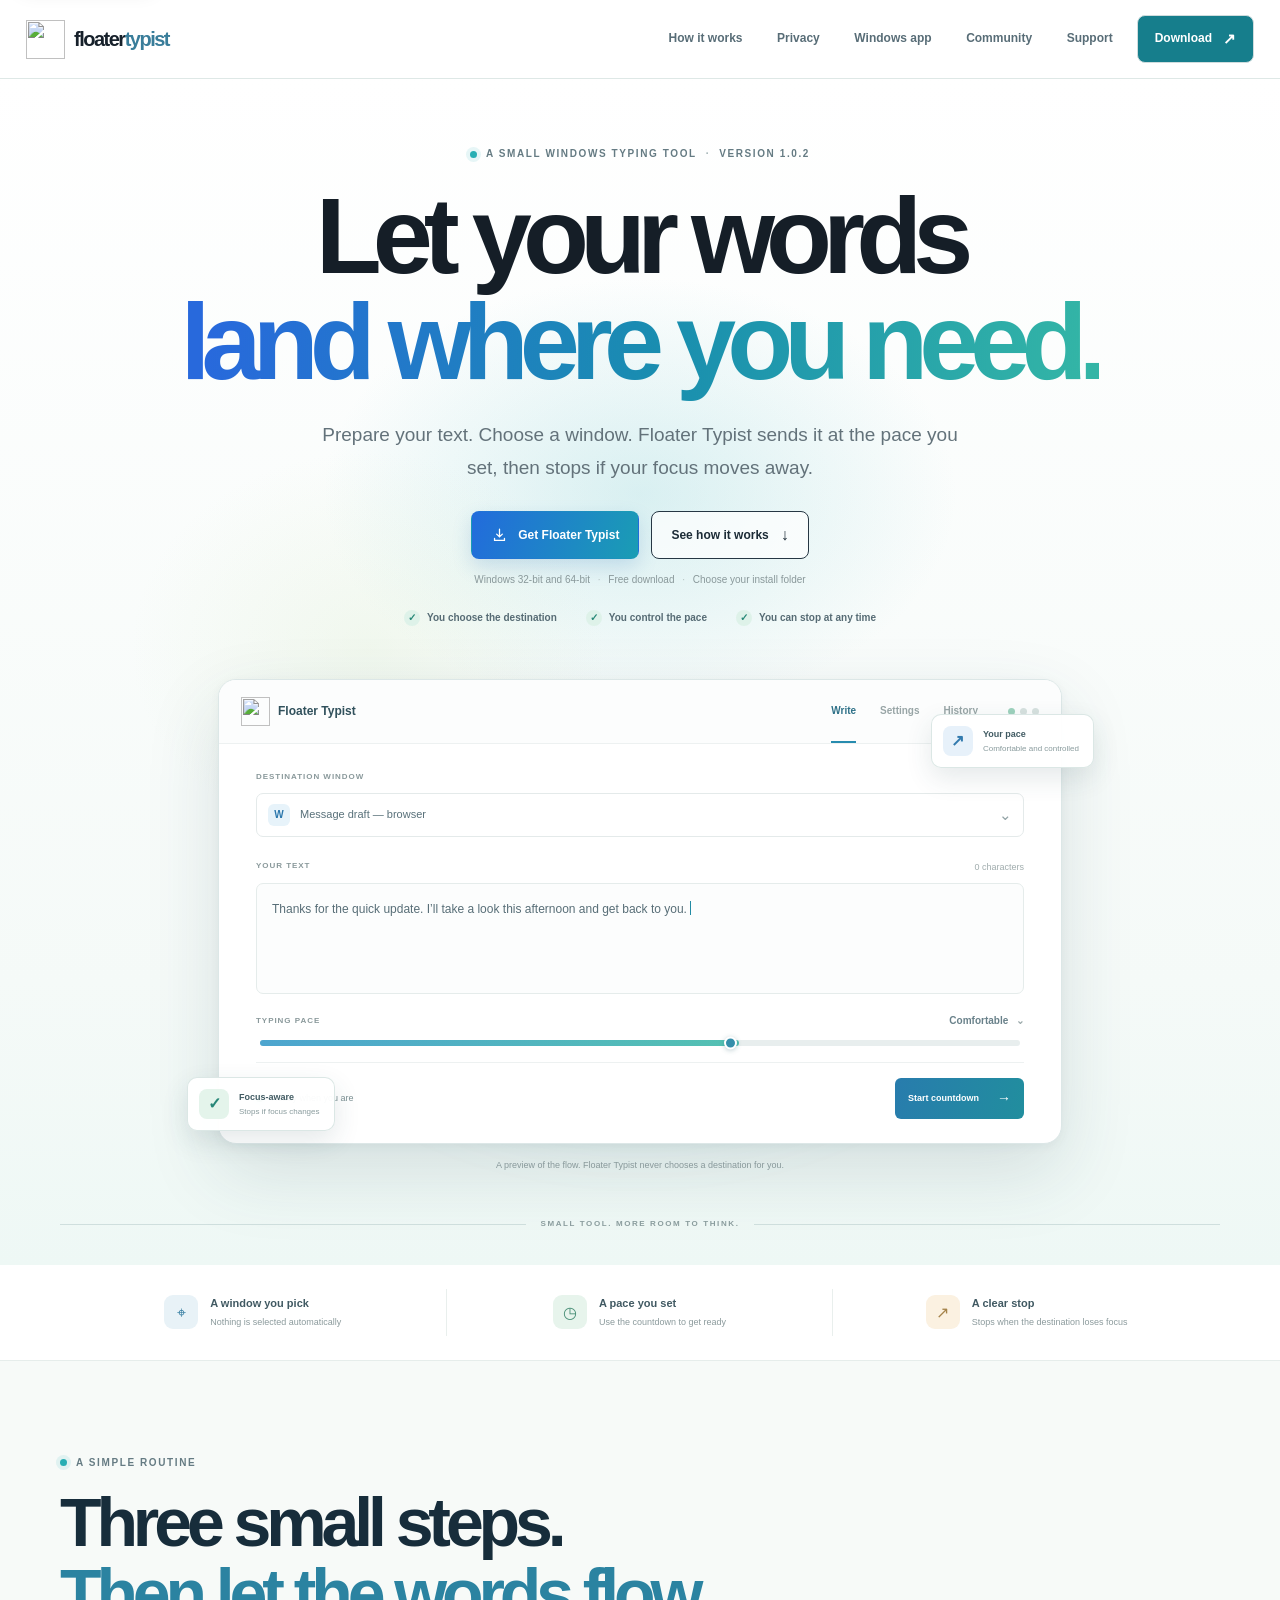
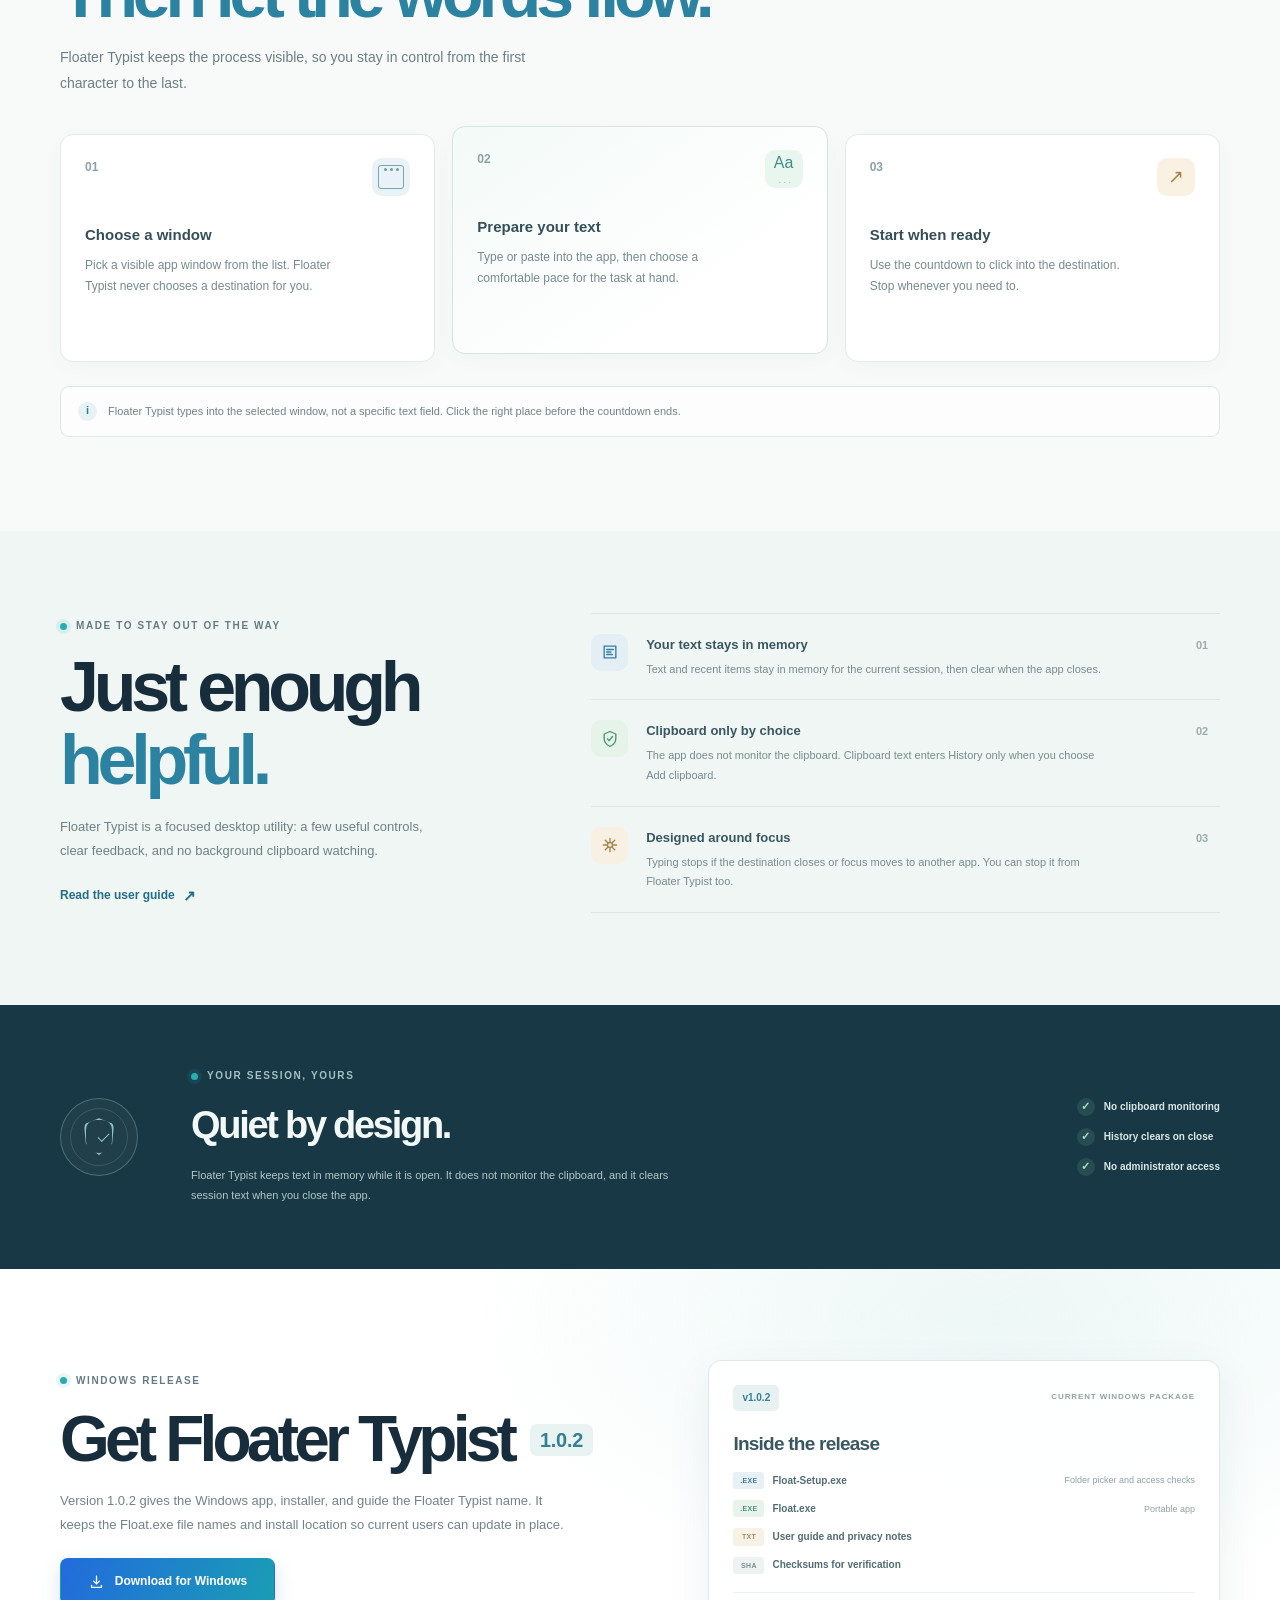
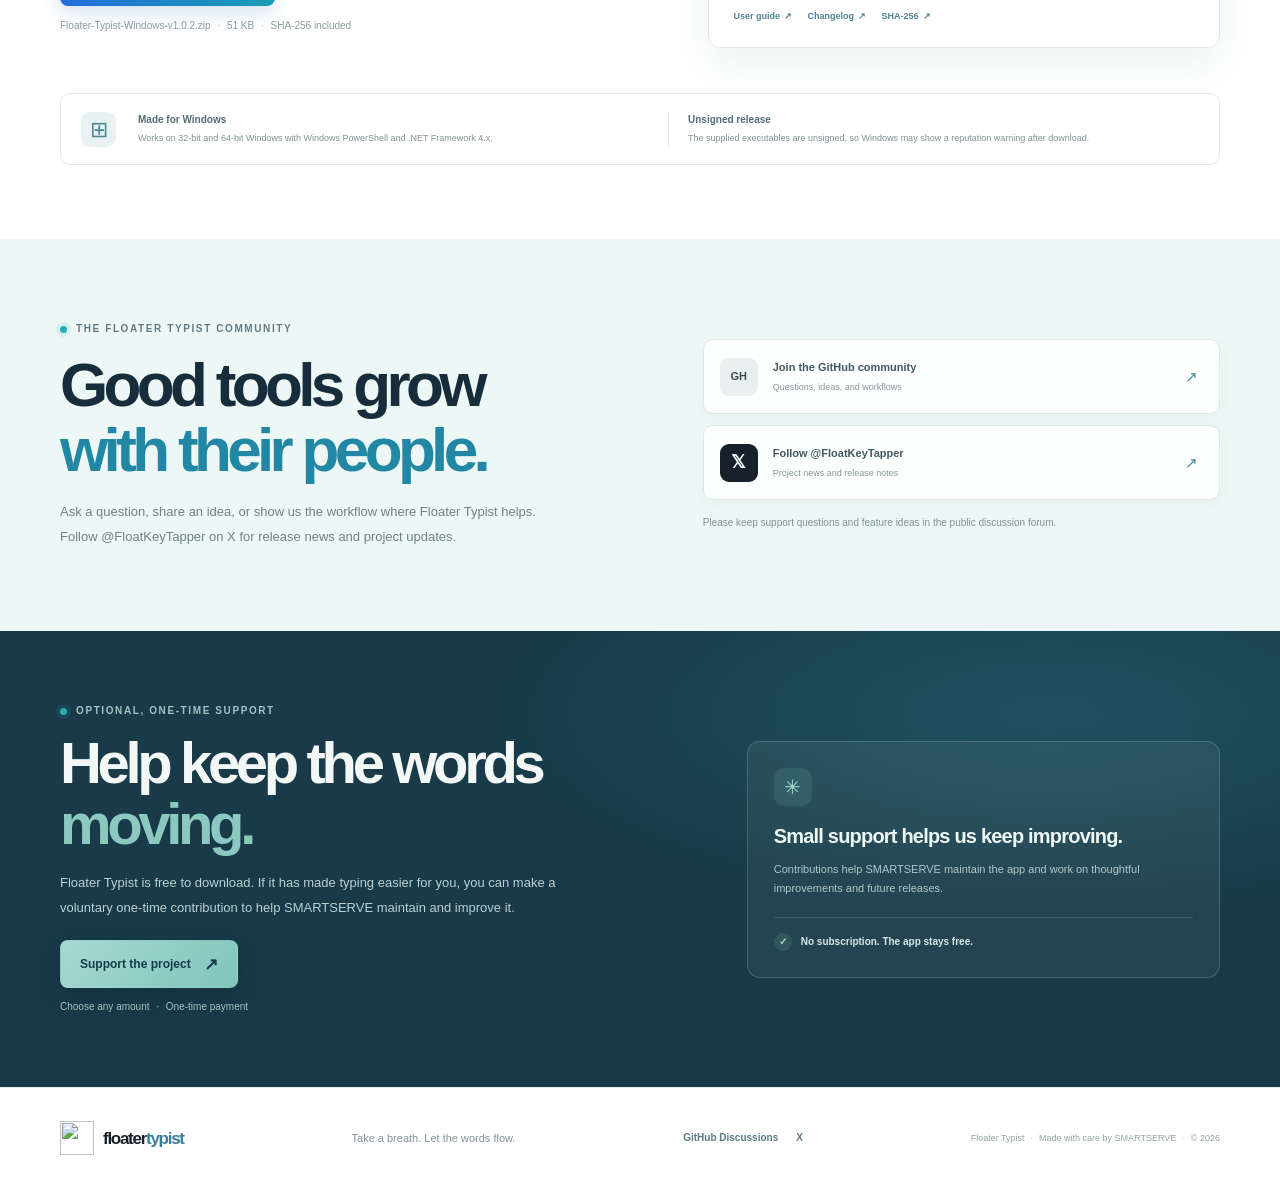
==== public/index.html @ 8caae87f "Rebrand Float site as Floater Typist" ====
<!doctype html>
<html lang="en">
<head>
  <meta charset="utf-8">
  <meta name="viewport" content="width=device-width, initial-scale=1">
  <meta name="theme-color" content="#f6f9f7">
  <meta name="description" content="Floater Typist is a lightweight Windows app for typing prepared text into the window you choose, at a pace you control.">
  <link rel="canonical" href="https://floatertypist.store/">
  <meta property="og:title" content="Floater Typist — Let your words land where you need">
  <meta property="og:description" content="Prepare your text, choose a window, and let Floater Typist type at your pace.">
  <meta property="og:type" content="website">
  <meta property="og:site_name" content="Floater Typist">
  <meta property="og:url" content="https://floatertypist.store/">
  <meta name="twitter:card" content="summary">
  <meta name="twitter:site" content="@FloatKeyTapper">
  <meta name="twitter:title" content="Floater Typist — Let your words land where you need">
  <meta name="twitter:description" content="A lightweight Windows app for typing prepared text into the window you choose.">
  <title>Floater Typist — Let your words land where you need</title>
  <link rel="icon" type="image/svg+xml" href="assets/floater-typist-mark.svg">
  <link rel="stylesheet" href="styles.css">
  <script src="script.js" defer></script>
</head>
<body>
  <a class="skip-link" href="#main">Skip to content</a>
  <header class="site-header">
    <div class="nav-shell">
      <a class="brand" href="#top" aria-label="Floater Typist home">
        <img src="assets/floater-typist-mark.svg" alt="" width="40" height="40">
        <span class="brand-name">floater<span>typist</span></span>
      </a>
      <button class="menu-toggle" type="button" aria-expanded="false" aria-controls="site-navigation">
        <span class="sr-only">Open navigation</span><span aria-hidden="true"></span><span aria-hidden="true"></span>
      </button>
      <nav class="main-nav" id="site-navigation" aria-label="Main navigation">
        <a href="#how">How it works</a><a href="#privacy">Privacy</a><a href="#release">Windows app</a><a href="#community">Community</a><a href="#support">Support</a>
      </nav>
      <a class="nav-download" href="downloads/Floater-Typist-Windows-v1.0.2.zip">Download <span aria-hidden="true">↗</span></a>
    </div>
  </header>

  <main id="main">
    <section class="hero" id="top">
      <div class="hero-halo hero-halo-one" aria-hidden="true"></div><div class="hero-halo hero-halo-two" aria-hidden="true"></div>
      <div class="hero-shell page-width">
        <div class="hero-copy">
          <p class="eyebrow"><span class="eyebrow-dot"></span> A SMALL WINDOWS TYPING TOOL <span class="eyebrow-divider">·</span> VERSION 1.0.2</p>
          <h1>Let your words<br><span>land where you need.</span></h1>
          <p class="hero-description">Prepare your text. Choose a window. Floater Typist sends it at the pace you set, then stops if your focus moves away.</p>
          <div class="hero-actions">
            <a class="button button-primary" href="downloads/Floater-Typist-Windows-v1.0.2.zip">
              <svg viewBox="0 0 24 24" aria-hidden="true"><path d="M12 3v11m0 0 4-4m-4 4-4-4M5 16v3h14v-3"/></svg>
              Get Floater Typist
            </a>
            <a class="button button-outline" href="#how">See how it works <span aria-hidden="true">↓</span></a>
          </div>
          <p class="download-meta">Windows 32-bit and 64-bit <span>·</span> Free download <span>·</span> Choose your install folder</p>
          <div class="hero-proof" aria-label="Product qualities">
            <span><i aria-hidden="true">✓</i> You choose the destination</span>
            <span><i aria-hidden="true">✓</i> You control the pace</span>
            <span><i aria-hidden="true">✓</i> You can stop at any time</span>
          </div>
        </div>

        <div class="hero-visual">
          <div class="visual-glow" aria-hidden="true"></div>
          <div class="app-window" role="img" aria-label="Illustration of Floater Typist with a chosen browser window, prepared text, typing pace, and a start control">
            <div class="app-titlebar">
              <div class="app-identity"><img src="assets/floater-typist-mark.svg" alt="" width="30" height="30"><span>Floater Typist</span></div>
              <div class="app-tabs" aria-hidden="true"><span class="selected">Write</span><span>Settings</span><span>History</span></div>
              <div class="window-controls" aria-hidden="true"><i></i><i></i><i></i></div>
            </div>
            <div class="app-content">
              <div class="app-section-label">DESTINATION WINDOW</div>
              <div class="window-select"><span class="browser-symbol" aria-hidden="true">W</span><span>Message draft — browser</span><span class="select-chevron" aria-hidden="true">⌄</span></div>
              <div class="editor-label-row"><span class="app-section-label">YOUR TEXT</span><span class="character-count" data-demo-count>0 characters</span></div>
              <div class="editor-mockup"><span data-demo-text>Thanks for the quick update. I’ll take a look this afternoon and get back to you.</span><span class="fake-caret" aria-hidden="true"></span></div>
              <div class="pace-heading"><span class="app-section-label">TYPING PACE</span><span class="pace-value">Comfortable <span aria-hidden="true">⌄</span></span></div>
              <div class="pace-meter" aria-hidden="true"><span></span><i></i></div>
              <div class="app-action-row"><span class="ready-state"><i></i> Ready when you are</span><span class="mock-start">Start countdown <b aria-hidden="true">→</b></span></div>
            </div>
          </div>
          <div class="floating-note floating-note-left"><span class="note-symbol note-symbol-check" aria-hidden="true">✓</span><span><strong>Focus-aware</strong><small>Stops if focus changes</small></span></div>
          <div class="floating-note floating-note-right"><span class="note-symbol note-symbol-pace" aria-hidden="true">↗</span><span><strong>Your pace</strong><small>Comfortable and controlled</small></span></div>
          <p class="visual-caption">A preview of the flow. Floater Typist never chooses a destination for you.</p>
        </div>
      </div>
      <div class="hero-bottom page-width"><span></span><p>SMALL TOOL. MORE ROOM TO THINK.</p><span></span></div>
    </section>

    <section class="feature-strip" aria-label="Floater Typist at a glance">
      <div class="feature-strip-inner page-width">
        <div class="strip-item"><span class="strip-icon strip-icon-blue" aria-hidden="true">⌖</span><span><strong>A window you pick</strong><small>Nothing is selected automatically</small></span></div>
        <div class="strip-item"><span class="strip-icon strip-icon-mint" aria-hidden="true">◷</span><span><strong>A pace you set</strong><small>Use the countdown to get ready</small></span></div>
        <div class="strip-item"><span class="strip-icon strip-icon-sand" aria-hidden="true">↗</span><span><strong>A clear stop</strong><small>Stops when the destination loses focus</small></span></div>
      </div>
    </section>

    <section class="how-section section-pad" id="how">
      <div class="page-width">
        <div class="section-heading">
          <p class="eyebrow"><span class="eyebrow-dot"></span> A SIMPLE ROUTINE</p>
          <h2>Three small steps.<br><span>Then let the words flow.</span></h2>
          <p>Floater Typist keeps the process visible, so you stay in control from the first character to the last.</p>
        </div>
        <div class="steps-grid">
          <article class="step-card"><div class="step-top"><span class="step-number">01</span><span class="step-icon step-icon-window" aria-hidden="true"><i></i><i></i><i></i></span></div><h3>Choose a window</h3><p>Pick a visible app window from the list. Floater Typist never chooses a destination for you.</p></article>
          <article class="step-card step-card-raised"><div class="step-top"><span class="step-number">02</span><span class="step-icon step-icon-type" aria-hidden="true">Aa<span>· · ·</span></span></div><h3>Prepare your text</h3><p>Type or paste into the app, then choose a comfortable pace for the task at hand.</p></article>
          <article class="step-card"><div class="step-top"><span class="step-number">03</span><span class="step-icon step-icon-send" aria-hidden="true">↗</span></div><h3>Start when ready</h3><p>Use the countdown to click into the destination. Stop whenever you need to.</p></article>
        </div>
        <div class="how-note"><span class="how-note-mark" aria-hidden="true">i</span><p>Floater Typist types into the selected window, not a specific text field. Click the right place before the countdown ends.</p></div>
      </div>
    </section>

    <section class="details-section section-pad">
      <div class="details-shell page-width">
        <div class="details-intro">
          <p class="eyebrow"><span class="eyebrow-dot"></span> MADE TO STAY OUT OF THE WAY</p>
          <h2>Just enough<br><span>helpful.</span></h2>
          <p>Floater Typist is a focused desktop utility: a few useful controls, clear feedback, and no background clipboard watching.</p>
          <a class="text-link" href="downloads/README.txt">Read the user guide <span aria-hidden="true">↗</span></a>
        </div>
        <div class="detail-list">
          <article class="detail-item"><span class="detail-icon detail-icon-blue" aria-hidden="true"><svg viewBox="0 0 24 24"><path d="M5 5h14v14H5zM8 9h8M8 12h5M8 15h7"/></svg></span><div><h3>Your text stays in memory</h3><p>Text and recent items stay in memory for the current session, then clear when the app closes.</p></div><span class="detail-index">01</span></article>
          <article class="detail-item"><span class="detail-icon detail-icon-mint" aria-hidden="true"><svg viewBox="0 0 24 24"><path d="M12 3 5 6v5c0 5 3 8 7 10 4-2 7-5 7-10V6l-7-3Z"/><path d="m9 12 2 2 4-5"/></svg></span><div><h3>Clipboard only by choice</h3><p>The app does not monitor the clipboard. Clipboard text enters History only when you choose Add clipboard.</p></div><span class="detail-index">02</span></article>
          <article class="detail-item"><span class="detail-icon detail-icon-sand" aria-hidden="true"><svg viewBox="0 0 24 24"><path d="M12 4v4m0 8v4M4 12h4m8 0h4M6.3 6.3l2.8 2.8m5.8 5.8 2.8 2.8m0-11.4-2.8 2.8m-5.8 5.8-2.8 2.8"/><circle cx="12" cy="12" r="3"/></svg></span><div><h3>Designed around focus</h3><p>Typing stops if the destination closes or focus moves to another app. You can stop it from Floater Typist too.</p></div><span class="detail-index">03</span></article>
        </div>
      </div>
    </section>

    <section class="privacy-section section-pad" id="privacy">
      <div class="privacy-shell page-width">
        <div class="privacy-mark" aria-hidden="true"><span></span><i></i></div>
        <div class="privacy-copy">
          <p class="eyebrow eyebrow-light"><span class="eyebrow-dot"></span> YOUR SESSION, YOURS</p>
          <h2>Quiet by design.</h2>
          <p>Floater Typist keeps text in memory while it is open. It does not monitor the clipboard, and it clears session text when you close the app.</p>
        </div>
        <div class="privacy-points"><span><i>✓</i> No clipboard monitoring</span><span><i>✓</i> History clears on close</span><span><i>✓</i> No administrator access</span></div>
      </div>
    </section>

    <section class="release-section section-pad" id="release">
      <div class="release-grid page-width">
        <div class="release-copy">
          <p class="eyebrow"><span class="eyebrow-dot"></span> WINDOWS RELEASE</p>
          <h2>Get Floater Typist <span>1.0.2</span></h2>
          <p>Version 1.0.2 gives the Windows app, installer, and guide the Floater Typist name. It keeps the Float.exe file names and install location so current users can update in place.</p>
          <a class="button button-primary" href="downloads/Floater-Typist-Windows-v1.0.2.zip"><svg viewBox="0 0 24 24" aria-hidden="true"><path d="M12 3v11m0 0 4-4m-4 4-4-4M5 16v3h14v-3"/></svg>Download for Windows</a>
          <p class="release-micro">Floater-Typist-Windows-v1.0.2.zip <span>·</span> 51 KB <span>·</span> SHA-256 included</p>
        </div>
        <div class="release-card">
          <div class="release-card-top"><span class="release-version">v1.0.2</span><span class="release-date">CURRENT WINDOWS PACKAGE</span></div>
          <h3>Inside the release</h3>
          <ul>
            <li><span class="file-pill">.EXE</span> Float-Setup.exe <small>Folder picker and access checks</small></li>
            <li><span class="file-pill file-pill-teal">.EXE</span> Float.exe <small>Portable app</small></li>
            <li><span class="file-pill file-pill-sand">TXT</span> User guide and privacy notes</li>
            <li><span class="file-pill file-pill-gray">SHA</span> Checksums for verification</li>
          </ul>
          <div class="release-links"><a href="downloads/README.txt">User guide <span aria-hidden="true">↗</span></a><a href="downloads/CHANGELOG.md">Changelog <span aria-hidden="true">↗</span></a><a href="downloads/Floater-Typist-Windows-v1.0.2.zip.sha256">SHA-256 <span aria-hidden="true">↗</span></a></div>
        </div>
      </div>
      <div class="compatibility page-width"><span class="compatibility-icon" aria-hidden="true">⊞</span><div><strong>Made for Windows</strong><p>Works on 32-bit and 64-bit Windows with Windows PowerShell and .NET Framework 4.x.</p></div><span class="compatibility-divider"></span><div><strong>Unsigned release</strong><p>The supplied executables are unsigned, so Windows may show a reputation warning after download.</p></div></div>
    </section>

    <section class="community-section section-pad" id="community" aria-labelledby="community-title">
      <div class="community-shell page-width">
        <div class="community-copy">
          <p class="eyebrow"><span class="eyebrow-dot"></span> THE FLOATER TYPIST COMMUNITY</p>
          <h2>Good tools grow<br><span>with their people.</span></h2>
          <p>Ask a question, share an idea, or show us the workflow where Floater Typist helps. Follow @FloatKeyTapper on X for release news and project updates.</p>
        </div>
        <div class="community-actions" aria-label="Floater Typist community channels">
          <a class="community-card" href="https://github.com/matthiasgoddey-rgb/float-release-site/discussions" target="_blank" rel="noopener noreferrer"><span class="community-card-icon community-card-github" aria-hidden="true">GH</span><span><strong>Join the GitHub community</strong><small>Questions, ideas, and workflows</small></span><span class="community-arrow" aria-hidden="true">↗</span></a>
          <a class="community-card" href="https://x.com/FloatKeyTapper" target="_blank" rel="noopener noreferrer"><span class="community-card-icon community-card-x" aria-hidden="true">𝕏</span><span><strong>Follow @FloatKeyTapper</strong><small>Project news and release notes</small></span><span class="community-arrow" aria-hidden="true">↗</span></a>
          <p class="community-note">Please keep support questions and feature ideas in the public discussion forum.</p>
        </div>
      </div>
    </section>

    <section class="support-section" id="support">
      <div class="support-shell page-width">
        <div class="support-copy">
          <p class="eyebrow eyebrow-light"><span class="eyebrow-dot"></span> OPTIONAL, ONE-TIME SUPPORT</p>
          <h2>Help keep the words <span>moving.</span></h2>
          <p>Floater Typist is free to download. If it has made typing easier for you, you can make a voluntary one-time contribution to help SMARTSERVE maintain and improve it.</p>
          <a class="button button-support" href="https://paystack.shop/pay/epmvv28vrr" target="_blank" rel="noopener noreferrer">Support the project <span aria-hidden="true">↗</span></a>
          <p class="support-meta">Choose any amount <span>·</span> One-time payment</p>
        </div>
        <aside class="support-card" aria-label="About supporting Floater Typist">
          <span class="support-symbol" aria-hidden="true">✳</span>
          <h3>Small support helps us keep improving.</h3>
          <p>Contributions help SMARTSERVE maintain the app and work on thoughtful improvements and future releases.</p>
          <div class="support-promise"><span aria-hidden="true">✓</span> No subscription. The app stays free.</div>
        </aside>
      </div>
    </section>
  </main>

  <footer class="site-footer">
    <div class="footer-inner page-width">
      <a class="brand footer-brand" href="#top" aria-label="Floater Typist home"><img src="assets/floater-typist-mark.svg" alt="" width="34" height="34"><span class="brand-name">floater<span>typist</span></span></a>
      <p>Take a breath. Let the words flow.</p>
      <nav class="footer-community" aria-label="Community and social links"><a href="https://github.com/matthiasgoddey-rgb/float-release-site/discussions" target="_blank" rel="noopener noreferrer">GitHub Discussions</a><a href="https://x.com/FloatKeyTapper" target="_blank" rel="noopener noreferrer">X</a></nav>
      <div class="footer-meta"><span>Floater Typist</span><span class="footer-dot">·</span><span>Made with care by SMARTSERVE</span><span class="footer-dot">·</span><span>© <span data-current-year>2026</span></span></div>
    </div>
  </footer>
</body>
</html>
---- public/styles.css ----
:root {
  color-scheme: light;
  --ink: #17212b;
  --muted: #657982;
  --blue: #2269d9;
  --teal: #32afbb;
  --paper: #f7faf8;
  --line: #e2eae8;
  --body: Inter, "Segoe UI", -apple-system, BlinkMacSystemFont, sans-serif;
}
* { box-sizing: border-box; }
html { scroll-behavior: smooth; }
body { margin: 0; color: var(--ink); background: var(--paper); font: 16px/1.6 var(--body); -webkit-font-smoothing: antialiased; }
img { display: block; max-width: 100%; }
a { color: inherit; text-decoration: none; }
button, a { -webkit-tap-highlight-color: transparent; }
button { font: inherit; }
.page-width { width: min(1160px,calc(100% - 52px)); margin-inline: auto; }
.sr-only { position: absolute; width: 1px; height: 1px; padding: 0; margin: -1px; overflow: hidden; clip: rect(0,0,0,0); white-space: nowrap; border: 0; }
.skip-link { position: absolute; z-index: 20; top: -60px; left: 20px; padding: 10px 14px; border-radius: 8px; background: #fff; box-shadow: 0 5px 20px #17212b1a; }
.skip-link:focus { top: 12px; }
:focus-visible { outline: 3px solid #2269d980; outline-offset: 3px; }

.site-header { position: sticky; top: 0; z-index: 10; background: #fffffff0; border-bottom: 1px solid #dbe6e4e6; backdrop-filter: blur(18px); }
.nav-shell { width: min(1280px,calc(100% - 52px)); min-height: 78px; margin: auto; display: flex; align-items: center; justify-content: space-between; gap: 24px; }
.brand { display: inline-flex; align-items: center; gap: 9px; flex: 0 0 auto; }
.brand img { width: 39px; height: 39px; }
.brand-name { color: var(--ink); font-size: 20px; font-weight: 850; letter-spacing: -.075em; }
.brand-name span { color: #397d9a; font-weight: 650; }
.main-nav { display: flex; align-items: center; justify-content: center; gap: clamp(17px,2.7vw,38px); margin-left: auto; color: #586d77; font-size: 12px; font-weight: 650; }
.main-nav a { padding: 9px 0; transition: color .18s ease; }
.main-nav a:hover, .main-nav a:focus-visible { color: var(--blue); }
.nav-download { display: inline-flex; align-items: center; gap: 11px; padding: 11px 17px; border: 1px solid #cfdcdd; border-radius: 8px; color: #fff; background: #167e8c; font-size: 12px; font-weight: 750; transition: transform .18s ease,background .18s ease,box-shadow .18s ease; }
.nav-download:hover { transform: translateY(-1px); background: #116c7b; box-shadow: 0 7px 18px #126f8029; }
.nav-download span { font-size: 15px; }
.menu-toggle { display: none; }

.hero { position: relative; overflow: hidden; padding: 67px 0 34px; background: linear-gradient(180deg,#fff 0%,#f5faf8 76%,#eef8f5 100%); }
.hero::before { position: absolute; inset: 0; content: ""; opacity: .3; pointer-events: none; background-image: radial-gradient(#b8d4d3b3 .7px,transparent .7px); background-size: 26px 26px; mask-image: linear-gradient(180deg,transparent,#000 44%,transparent 96%); }
.hero-halo { position: absolute; border-radius: 50%; pointer-events: none; }
.hero-halo-one { width: 660px; height: 450px; top: 190px; left: calc(50% - 330px); background: radial-gradient(ellipse,#81ced647,#81ced600 68%); }
.hero-halo-two { width: 480px; height: 400px; top: 370px; left: 10%; background: radial-gradient(ellipse,#d3e8c038,#d3e8c000 70%); }
.hero-shell { position: relative; z-index: 1; }
.hero-copy { max-width: 920px; margin: 0 auto; text-align: center; }
.eyebrow { display: flex; align-items: center; justify-content: center; gap: 9px; margin: 0 0 21px; color: #657b83; font-size: 10px; font-weight: 760; letter-spacing: .16em; }
.eyebrow-dot { width: 7px; height: 7px; flex: 0 0 auto; border-radius: 50%; background: #27aeb3; box-shadow: 0 0 0 4px #27aeb31c; }
.eyebrow-divider { color: #9caeb0; }
.hero h1 { max-width: 950px; margin: 0 auto; color: #151e27; font-size: clamp(56px,8.6vw,108px); font-weight: 840; letter-spacing: -.083em; line-height: .98; }
.hero h1 span { color: #3085bb; background: linear-gradient(98deg,#2869dc 4%,#198eaf 53%,#33b5a6 98%); background-clip: text; -webkit-text-fill-color: transparent; }
.hero-description { max-width: 650px; margin: 23px auto 0; color: #63727a; font-size: clamp(15px,1.65vw,19px); line-height: 1.75; }
.hero-actions { display: flex; flex-wrap: wrap; justify-content: center; gap: 12px; margin-top: 27px; }
.button { min-height: 48px; display: inline-flex; align-items: center; justify-content: center; gap: 10px; padding: 0 19px; border: 1px solid transparent; border-radius: 8px; font-size: 12px; font-weight: 750; transition: transform .18s ease,box-shadow .18s ease,background .18s ease; }
.button:hover { transform: translateY(-2px); }
.button svg { width: 17px; fill: none; stroke: currentColor; stroke-width: 1.8; stroke-linecap: round; stroke-linejoin: round; }
.button-primary { color: #fff; background: linear-gradient(110deg,#226bdc,#1a9db4); box-shadow: 0 8px 19px #2970b72e; }
.button-primary:hover { box-shadow: 0 12px 25px #2970b740; }
.button-outline { border-color: #263744; color: #1b2b36; background: #ffffffb8; }
.button-outline:hover { background: #fff; box-shadow: 0 6px 17px #20363e14; }
.button-outline span { margin-left: 2px; font-size: 16px; }
.download-meta { margin: 13px 0 0; color: #89989a; font-size: 10px; }
.download-meta span { margin: 0 5px; color: #b5c2c1; }
.hero-proof { display: flex; flex-wrap: wrap; justify-content: center; gap: 16px 29px; margin-top: 22px; color: #566b74; font-size: 10px; font-weight: 650; }
.hero-proof span { display: flex; align-items: center; gap: 7px; }
.hero-proof i { width: 16px; height: 16px; display: grid; place-items: center; border-radius: 50%; color: #278877; background: #def2e9; font-size: 10px; font-style: normal; font-weight: 800; }

.hero-visual { position: relative; width: min(900px,100%); margin: 53px auto 0; padding: 0 28px 24px; }
.visual-glow { position: absolute; inset: 10% 9% 3%; z-index: -1; border-radius: 50%; background: radial-gradient(ellipse,#69bbc433,transparent 69%); filter: blur(20px); }
.app-window { position: relative; overflow: hidden; border: 1px solid #dce7e7; border-radius: 18px; background: #fff; box-shadow: 0 28px 75px #24495324,0 3px 10px #2449530d; }
.app-titlebar { min-height: 64px; display: flex; align-items: center; gap: 24px; padding: 0 22px; border-bottom: 1px solid #edf1f1; background: #fcfdfd; }
.app-identity { display: flex; align-items: center; gap: 8px; color: #31515c; font-size: 12px; font-weight: 750; }
.app-identity img { width: 29px; height: 29px; }
.app-tabs { align-self: stretch; display: flex; align-items: center; gap: 24px; margin-left: auto; color: #98a5a6; font-size: 10px; font-weight: 650; }
.app-tabs span { display: flex; align-items: center; height: 100%; border-bottom: 2px solid transparent; }
.app-tabs .selected { border-color: #278caf; color: #2e7188; }
.window-controls { display: flex; gap: 5px; margin-left: 6px; }
.window-controls i { width: 7px; height: 7px; border-radius: 50%; background: #d7e1df; }
.window-controls i:first-child { background: #9ed2bd; }
.app-content { padding: 27px 37px 24px; }
.app-section-label { display: block; color: #8a999b; font-size: 8px; font-weight: 780; letter-spacing: .12em; }
.window-select { min-height: 44px; display: flex; align-items: center; gap: 10px; margin-top: 9px; padding: 0 11px; border: 1px solid #e4eaea; border-radius: 7px; color: #59717a; background: #fff; font-size: 11px; }
.browser-symbol { width: 22px; height: 22px; display: grid; place-items: center; border-radius: 6px; color: #2b77ac; background: #e7f3fa; font-size: 10px; font-weight: 800; }
.select-chevron { margin-left: auto; color: #91a2a5; font-size: 15px; }
.editor-label-row { display: flex; justify-content: space-between; margin-top: 23px; }
.character-count { color: #a0acad; font-size: 9px; }
.editor-mockup { min-height: 111px; margin-top: 9px; padding: 14px 15px; border: 1px solid #e5eceb; border-radius: 7px; color: #586e77; background: #fcfdfd; font-size: 12px; line-height: 1.85; text-align: left; }
.fake-caret { display: inline-block; width: 1px; height: 14px; margin-left: 3px; vertical-align: -2px; background: #228ba4; animation: caret-blink 1.15s steps(2,start) infinite; }
.pace-heading { display: flex; align-items: center; justify-content: space-between; margin-top: 19px; }
.pace-value { color: #69818a; font-size: 10px; font-weight: 650; }
.pace-value span { margin-left: 5px; color: #9ba9aa; }
.pace-meter { position: relative; height: 6px; margin: 11px 4px 16px; border-radius: 99px; background: #e8eeee; }
.pace-meter span { position: absolute; inset: 0 37% 0 0; border-radius: inherit; background: linear-gradient(90deg,#4da5cf,#54c1b2); }
.pace-meter i { position: absolute; top: 50%; left: 61%; width: 13px; height: 13px; border: 2px solid #fff; border-radius: 50%; background: #358eaa; box-shadow: 0 1px 5px #255e674a; transform: translateY(-50%); }
.app-action-row { display: flex; align-items: center; justify-content: space-between; padding-top: 15px; border-top: 1px solid #edf1f1; }
.ready-state { display: flex; align-items: center; gap: 8px; color: #7c9093; font-size: 9px; }
.ready-state i { width: 7px; height: 7px; border-radius: 50%; background: #66b391; box-shadow: 0 0 0 4px #e8f5ed; }
.mock-start { display: inline-flex; align-items: center; gap: 18px; padding: 9px 13px; border-radius: 6px; color: #fff; background: linear-gradient(105deg,#287cad,#218e9e); font-size: 9px; font-weight: 750; }
.mock-start b { font-size: 14px; font-weight: 400; }
.floating-note { position: absolute; z-index: 2; display: flex; align-items: center; gap: 10px; padding: 11px 14px 11px 11px; border: 1px solid #dae6e4f2; border-radius: 10px; background: #fffffff5; box-shadow: 0 10px 27px #284a511f; }
.floating-note-left { bottom: 65px; left: -3px; }
.floating-note-right { top: 35px; right: -4px; }
.note-symbol { width: 30px; height: 30px; display: grid; place-items: center; border-radius: 8px; font-size: 16px; font-weight: 700; }
.note-symbol-check { color: #278677; background: #e4f4eb; }
.note-symbol-pace { color: #327aae; background: #e7f1fa; }
.floating-note strong,.floating-note small { display: block; white-space: nowrap; }
.floating-note strong { color: #405a62; font-size: 9px; }
.floating-note small { margin-top: 2px; color: #899b9d; font-size: 8px; }
.visual-caption { margin: 14px 0 0; color: #92a0a1; font-size: 9px; text-align: center; }
.hero-bottom { position: relative; z-index: 1; display: flex; align-items: center; gap: 15px; margin-top: 22px; }
.hero-bottom span { height: 1px; flex: 1; background: #aac2c278; }
.hero-bottom p { margin: 0; color: #8a9c9d; font-size: 8px; font-weight: 750; letter-spacing: .2em; text-align: center; }

.feature-strip { border-bottom: 1px solid #e6edeb; background: #fff; }
.feature-strip-inner { display: grid; grid-template-columns: repeat(3,1fr); padding: 24px 0; }
.strip-item { display: flex; align-items: center; justify-content: center; gap: 12px; min-height: 47px; border-right: 1px solid #e9efed; }
.strip-item:last-child { border: 0; }
.strip-icon { width: 34px; height: 34px; display: grid; place-items: center; border-radius: 9px; font-size: 16px; }
.strip-icon-blue { color: #337ca0; background: #e8f2f7; }
.strip-icon-mint { color: #488e76; background: #e7f4ec; }
.strip-icon-sand { color: #a5834a; background: #fbf1e1; }
.strip-item strong,.strip-item small { display: block; }
.strip-item strong { color: #405962; font-size: 11px; }
.strip-item small { margin-top: 2px; color: #8b9a9c; font-size: 9px; }

.section-pad { padding: 94px 0; }
.section-heading { max-width: 690px; margin-bottom: 38px; }
.section-heading .eyebrow { justify-content: flex-start; margin-bottom: 16px; }
.section-heading h2,.details-intro h2,.release-copy h2,.community-copy h2,.support-copy h2 { margin: 0; color: #172d3b; font-size: clamp(42px,5.6vw,68px); font-weight: 780; letter-spacing: -.075em; line-height: 1.04; }
.section-heading h2 span,.details-intro h2 span,.community-copy h2 span { color: #2b83a1; }
.section-heading>p:last-child { max-width: 500px; margin: 17px 0 0; color: #6d7f84; font-size: 14px; line-height: 1.8; }
.steps-grid { display: grid; grid-template-columns: repeat(3,1fr); gap: 17px; }
.step-card { min-height: 228px; padding: 23px 24px 24px; border: 1px solid #e3ebe8; border-radius: 13px; background: #fff; box-shadow: 0 6px 20px #2d4d5209; }
.step-card-raised { background: linear-gradient(145deg,#f3faf8,#fff 72%); border-color: #d5e6e2; transform: translateY(-8px); }
.step-top { display: flex; align-items: flex-start; justify-content: space-between; margin-bottom: 27px; }
.step-number { color: #8ca2a4; font-size: 12px; font-weight: 700; }
.step-icon { width: 38px; height: 38px; display: grid; place-items: center; border-radius: 10px; background: #e8f2f7; color: #397a9a; }
.step-icon-window { position: relative; display: flex; align-items: flex-start; justify-content: center; gap: 3px; padding-top: 10px; }
.step-icon-window::before { position: absolute; content: ""; inset: 7px 6px; border: 1px solid #7ba5b0; border-radius: 3px; }
.step-icon-window i { z-index: 1; width: 3px; height: 3px; border-radius: 50%; background: #6b9eab; }
.step-icon-type { color: #428d84; background: #e9f5ef; font-size: 16px; }
.step-icon-type span { margin-left: 2px; color: #91b9a6; font-size: 9px; }
.step-icon-send { color: #a2844e; background: #fbf1e3; font-size: 19px; }
.step-card h3 { margin: 0 0 8px; color: #354f59; font-size: 15px; }
.step-card p { max-width: 278px; margin: 0; color: #768a8d; font-size: 12px; line-height: 1.8; }
.how-note { display: flex; align-items: flex-start; gap: 11px; margin-top: 24px; padding: 15px 17px; border: 1px solid #dce8e6; border-radius: 9px; background: #ffffffab; }
.how-note-mark { width: 19px; height: 19px; flex: 0 0 auto; display: grid; place-items: center; border-radius: 50%; color: #337b92; background: #e7f2f5; font-size: 11px; font-weight: 750; }
.how-note p { margin: 0; color: #718387; font-size: 11px; line-height: 1.65; }

.details-section { padding-top: 82px; padding-bottom: 92px; background: #f0f6f3; }
.details-shell { display: grid; grid-template-columns: .83fr 1.17fr; gap: 85px; align-items: center; }
.details-intro .eyebrow { justify-content: flex-start; margin-bottom: 17px; }
.details-intro h2 { font-size: clamp(48px,5.7vw,70px); }
.details-intro>p:not(.eyebrow) { max-width: 380px; margin: 18px 0; color: #6e8185; font-size: 13px; line-height: 1.85; }
.text-link { display: inline-flex; align-items: center; gap: 8px; color: #256e89; font-size: 12px; font-weight: 750; }
.text-link span { font-size: 15px; transition: transform .18s ease; }
.text-link:hover span { transform: translate(2px,-2px); }
.detail-list { border-top: 1px solid #dce7e3; }
.detail-item { display: grid; grid-template-columns: 40px 1fr 24px; align-items: start; gap: 15px; padding: 20px 0; border-bottom: 1px solid #dce7e3; }
.detail-icon { width: 37px; height: 37px; display: grid; place-items: center; border-radius: 10px; }
.detail-icon svg { width: 20px; fill: none; stroke: currentColor; stroke-width: 1.6; stroke-linecap: round; stroke-linejoin: round; }
.detail-icon-blue { color: #327da0; background: #e3eff4; }
.detail-icon-mint { color: #4a9178; background: #e6f3e9; }
.detail-icon-sand { color: #a3844e; background: #f8f0e3; }
.detail-item h3 { margin: 1px 0 4px; color: #395761; font-size: 13px; }
.detail-item p { max-width: 460px; margin: 0; color: #788b8e; font-size: 11px; line-height: 1.8; }
.detail-index { padding-top: 3px; color: #9cacab; font-size: 11px; font-weight: 650; }

.privacy-section { padding: 63px 0; color: #f5fbfa; background: #173844; }
.privacy-shell { display: grid; grid-template-columns: 100px 1fr .82fr; align-items: center; gap: 31px; }
.privacy-mark { position: relative; width: 78px; height: 78px; display: grid; place-items: center; border: 1px solid #a1ced252; border-radius: 50%; background: #ffffff0a; }
.privacy-mark::before { position: absolute; content: ""; inset: 9px; border: 1px solid #a1ced230; border-radius: 50%; }
.privacy-mark span { position: relative; width: 30px; height: 37px; border: 2px solid #8ec4c4; border-radius: 14px 14px 18px 18px; clip-path: polygon(50% 0,100% 16%,94% 68%,50% 100%,6% 68%,0 16%); }
.privacy-mark i { position: absolute; top: 34px; left: 37px; width: 11px; height: 6px; border-left: 1.6px solid #8ec4c4; border-bottom: 1.6px solid #8ec4c4; transform: rotate(-45deg); }
.eyebrow-light { color: #a7c0c3; }
.privacy-copy .eyebrow { justify-content: flex-start; margin-bottom: 11px; }
.privacy-copy h2 { margin: 0 0 9px; color: #f1f8f6; font-size: 38px; font-weight: 760; letter-spacing: -.06em; }
.privacy-copy>p:last-child { max-width: 485px; margin: 0; color: #b4c8c9; font-size: 11px; line-height: 1.85; }
.privacy-points { display: grid; justify-self: end; gap: 12px; color: #d9e8e7; font-size: 10px; font-weight: 600; }
.privacy-points span { display: flex; align-items: center; gap: 9px; }
.privacy-points i { width: 18px; height: 18px; display: grid; place-items: center; border-radius: 50%; color: #b3e1c7; background: #89c9a526; font-size: 11px; font-style: normal; }

.release-section { padding: 91px 0 74px; background: radial-gradient(ellipse at 78% 8%,#d9efed7a,transparent 38%),#fff; }
.release-grid { display: grid; grid-template-columns: 1fr .9fr; align-items: center; gap: 80px; }
.release-copy .eyebrow { justify-content: flex-start; margin-bottom: 17px; }
.release-copy h2 { font-size: clamp(43px,5.2vw,64px); }
.release-copy h2 span { display: inline-block; margin-left: 4px; padding: 6px 10px; border-radius: 7px; color: #347f93; background: #e9f4f2; font-size: .31em; vertical-align: 14px; letter-spacing: -.01em; }
.release-copy>p:not(.eyebrow) { max-width: 520px; margin: 17px 0 22px; color: #718388; font-size: 13px; line-height: 1.8; }
.release-copy .button { min-width: 215px; }
.release-micro { margin: 11px 0 0 !important; color: #8a9b9d !important; font-size: 10px !important; }
.release-micro span { margin: 0 4px; color: #b3c0be; }
.release-card { padding: 24px; border: 1px solid #dfe9e5; border-radius: 13px; background: #fffffff0; box-shadow: 0 16px 45px #27515814; }
.release-card-top { display: flex; align-items: center; justify-content: space-between; gap: 10px; }
.release-version { padding: 5px 9px; border-radius: 5px; color: #347f93; background: #e7f1f2; font-size: 10px; font-weight: 800; }
.release-date { color: #91a2a2; font-size: 8px; letter-spacing: .11em; font-weight: 750; text-align: right; }
.release-card h3 { margin: 18px 0 13px; color: #395761; font-size: 19px; font-weight: 750; letter-spacing: -.04em; }
.release-card ul { display: grid; gap: 11px; margin: 0; padding: 0 0 18px; list-style: none; border-bottom: 1px solid #edf1ef; }
.release-card li { display: flex; align-items: center; gap: 8px; color: #526b73; font-size: 10px; font-weight: 650; }
.release-card li small { margin-left: auto; color: #91a2a2; font-size: 9px; font-weight: 450; text-align: right; }
.file-pill { min-width: 31px; padding: 3px 4px; border-radius: 3px; color: #477d94; background: #e7f0f4; text-align: center; font-size: 7px; font-weight: 800; letter-spacing: .04em; }
.file-pill-teal { color: #4e9182; background: #e8f3eb; }
.file-pill-sand { color: #aa8c5c; background: #f8f1e6; }
.file-pill-gray { color: #788d90; background: #eef2f1; }
.release-links { display: flex; flex-wrap: wrap; gap: 15px; padding-top: 16px; }
.release-links a { color: #4d8493; font-size: 9px; font-weight: 750; }
.release-links a span { margin-left: 2px; }
.release-links a:hover { text-decoration: underline; }
.compatibility { display: grid; grid-template-columns: 38px 1fr 1px 1fr; align-items: center; gap: 19px; margin-top: 45px; padding: 17px 20px; border: 1px solid #e3ebe8; border-radius: 10px; background: #ffffffbf; }
.compatibility-icon { width: 35px; height: 35px; display: grid; place-items: center; border-radius: 9px; color: #50899a; background: #e8f2f2; font-size: 22px; }
.compatibility strong { display: block; color: #526d74; font-size: 10px; }
.compatibility p { margin: 3px 0 0; color: #819193; font-size: 9px; line-height: 1.65; }
.compatibility-divider { height: 36px; background: #e3ebe8; }

.community-section { padding: 82px 0; background: #edf7f5; }
.community-shell { display: grid; grid-template-columns: 1fr .9fr; align-items: center; gap: 68px; }
.community-copy .eyebrow { justify-content: flex-start; margin-bottom: 16px; }
.community-copy h2 { font-size: clamp(40px,5vw,62px); }
.community-copy h2 span { color: #2187a4; }
.community-copy>p:last-child { max-width: 495px; margin: 18px 0 0; color: #6f8287; font-size: 13px; line-height: 1.9; }
.community-actions { display: grid; gap: 11px; }
.community-card { min-height: 75px; display: grid; grid-template-columns: 40px 1fr 18px; align-items: center; gap: 13px; padding: 13px 16px; border: 1px solid #dce9e6; border-radius: 10px; background: #ffffffe6; box-shadow: 0 6px 18px #30575609; transition: transform .18s ease,box-shadow .18s ease,border-color .18s ease; }
.community-card:hover { transform: translateY(-2px); border-color: #bad8d4; box-shadow: 0 10px 24px #30575617; }
.community-card-icon { width: 38px; height: 38px; display: grid; place-items: center; border-radius: 9px; font-size: 11px; font-weight: 800; }
.community-card-github { color: #394c55; background: #eaf0ef; }
.community-card-x { color: #fff; background: #17212b; font-size: 18px; }
.community-card strong,.community-card small { display: block; }
.community-card strong { color: #405960; font-size: 11px; }
.community-card small { margin-top: 3px; color: #879799; font-size: 9px; }
.community-arrow { color: #438a98; font-size: 15px; }
.community-note { margin: 3px 0 0; color: #819194; font-size: 10px; line-height: 1.7; }

.support-section { padding: 72px 0; color: #f3f8f7; background: radial-gradient(ellipse at 82% 18%,#44a4b138,transparent 38%),#183a49; }
.support-shell { display: grid; grid-template-columns: 1fr .78fr; align-items: center; gap: 80px; }
.support-copy .eyebrow { justify-content: flex-start; margin-bottom: 14px; }
.support-copy h2 { color: #f3f8f7; font-size: clamp(40px,4.8vw,58px); }
.support-copy h2 span { color: #8bc9c0; }
.support-copy>p:not(.eyebrow):not(.support-meta) { max-width: 530px; margin: 17px 0 20px; color: #bed0d0; font-size: 13px; line-height: 1.9; }
.button-support { color: #173b4b; background: linear-gradient(135deg,#a6d9ce,#80c5bd); box-shadow: 0 10px 24px #00000026; }
.button-support:hover { color: #123443; background: linear-gradient(135deg,#b8e4da,#8ed0c7); box-shadow: 0 14px 30px #0003; }
.button-support span { margin-left: 3px; font-size: 17px; }
.support-meta { margin: 11px 0 0; color: #a8c0c1; font-size: 10px; }
.support-meta span { margin: 0 4px; }
.support-card { padding: 26px; border: 1px solid #b8dad733; border-radius: 13px; background: #ffffff0e; }
.support-symbol { width: 38px; height: 38px; display: grid; place-items: center; margin-bottom: 17px; border-radius: 10px; color: #a6d9ce; background: #85c7bc21; font-size: 20px; }
.support-card h3 { margin: 0 0 10px; color: #edf7f3; font-size: 20px; font-weight: 720; letter-spacing: -.04em; line-height: 1.35; }
.support-card>p { margin: 0; color: #b1c7c8; font-size: 11px; line-height: 1.8; }
.support-promise { display: flex; align-items: center; gap: 9px; margin-top: 18px; padding-top: 15px; border-top: 1px solid #b8dad72b; color: #d6e8e4; font-size: 10px; font-weight: 700; }
.support-promise span { width: 18px; height: 18px; display: grid; place-items: center; border-radius: 50%; color: #abe0c2; background: #89c9a526; }

.site-footer { border-top: 1px solid #e5ecea; background: #fff; }
.footer-inner { min-height: 100px; display: flex; align-items: center; justify-content: space-between; gap: 18px; }
.footer-brand .brand-name { font-size: 17px; }
.footer-brand img { width: 34px; height: 34px; }
.footer-inner>p { margin: 0; color: #829397; font-size: 11px; }
.footer-community { display: flex; flex-wrap: wrap; gap: 12px 18px; color: #567b85; font-size: 10px; font-weight: 700; }
.footer-community a:hover { color: var(--blue); text-decoration: underline; }
.footer-meta { display: flex; flex-wrap: wrap; gap: 6px; color: #94a2a2; font-size: 9px; }
.footer-dot { color: #b6c2c1; }
@keyframes caret-blink { 50% { opacity: 0; } }

@media (max-width: 960px) {
  .nav-shell { gap: 16px; }
  .main-nav { gap: 18px; font-size: 11px; }
  .hero h1 { font-size: clamp(58px,9.2vw,88px); }
  .details-shell { gap: 48px; }
  .release-grid { gap: 48px; }
  .community-shell { gap: 42px; }
  .support-shell { gap: 50px; }
  .privacy-shell { grid-template-columns: 80px 1fr .8fr; gap: 21px; }
}
@media (max-width: 740px) {
  .page-width,.nav-shell { width: min(100% - 36px,580px); }
  .nav-shell { min-height: 69px; gap: 10px; }
  .brand-name { font-size: 18px; }
  .brand img { width: 34px; height: 34px; }
  .menu-toggle { width: 38px; height: 38px; display: flex; flex-direction: column; align-items: center; justify-content: center; gap: 5px; margin-left: auto; border: 1px solid #e1e9e7; border-radius: 8px; color: var(--ink); background: #fff; cursor: pointer; }
  .menu-toggle>span:not(.sr-only) { width: 15px; height: 1.5px; border-radius: 2px; background: #405963; transition: transform .18s ease; }
  .menu-toggle[aria-expanded="true"]>span:nth-of-type(2) { transform: translateY(3.25px) rotate(45deg); }
  .menu-toggle[aria-expanded="true"]>span:nth-of-type(3) { transform: translateY(-3.25px) rotate(-45deg); }
  .main-nav { position: absolute; top: calc(100% - 1px); left: 0; right: 0; display: none; align-items: stretch; gap: 0; padding: 8px max(18px,calc((100% - 580px)/2)); border-bottom: 1px solid #e1e9e7; background: #fffffffA; box-shadow: 0 14px 26px #17303514; }
  .main-nav.is-open { display: flex; flex-direction: column; }
  .main-nav a { padding: 12px 0; border-bottom: 1px solid #eef2f1; }
  .main-nav a:last-child { border: 0; }
  .nav-download { padding: 10px 12px; font-size: 10px; }
  .hero { padding-top: 47px; }
  .hero h1 { font-size: clamp(49px,12vw,76px); }
  .hero-description { max-width: 520px; margin-top: 18px; font-size: 15px; }
  .hero-proof { gap: 10px 17px; font-size: 9px; }
  .hero-visual { margin-top: 38px; padding: 0 11px 18px; }
  .app-titlebar { min-height: 54px; gap: 10px; padding: 0 12px; }
  .app-identity { gap: 6px; font-size: 10px; }
  .app-identity img { width: 24px; height: 24px; }
  .app-tabs { gap: 11px; font-size: 8px; }
  .window-controls { display: none; }
  .app-content { padding: 20px 17px 17px; }
  .editor-mockup { min-height: 103px; font-size: 11px; }
  .floating-note { gap: 7px; padding: 8px 9px 8px 8px; }
  .floating-note-left { bottom: 50px; left: -2px; }
  .floating-note-right { top: 21px; right: -1px; }
  .note-symbol { width: 25px; height: 25px; font-size: 14px; }
  .floating-note strong { font-size: 8px; }
  .floating-note small { font-size: 7px; }
  .visual-caption { margin-top: 8px; font-size: 8px; }
  .hero-bottom { margin-top: 15px; }
  .hero-bottom p { font-size: 7px; }
  .feature-strip-inner { grid-template-columns: 1fr; padding: 9px 0; }
  .strip-item { justify-content: flex-start; min-height: 56px; border-right: 0; border-bottom: 1px solid #edf1ef; }
  .strip-item:last-child { border: 0; }
  .section-pad { padding: 70px 0; }
  .section-heading { margin-bottom: 28px; }
  .section-heading h2 { font-size: 44px; }
  .steps-grid { grid-template-columns: 1fr; gap: 11px; }
  .step-card { min-height: auto; padding: 19px 20px; }
  .step-card-raised { transform: none; }
  .step-top { margin-bottom: 17px; }
  .details-section { padding: 66px 0 70px; }
  .details-shell { grid-template-columns: 1fr; gap: 35px; }
  .details-intro h2 { font-size: 53px; }
  .detail-item { grid-template-columns: 38px 1fr 20px; gap: 11px; }
  .privacy-section { padding: 48px 0; }
  .privacy-shell { grid-template-columns: 58px 1fr; gap: 18px 14px; }
  .privacy-mark { width: 58px; height: 58px; }
  .privacy-mark::before { inset: 6px; }
  .privacy-mark span { transform: scale(.72); }
  .privacy-mark i { top: 24px; left: 27px; transform: rotate(-45deg) scale(.72); }
  .privacy-copy h2 { font-size: 30px; }
  .privacy-copy .eyebrow { font-size: 8px; letter-spacing: .12em; }
  .privacy-copy>p:last-child { font-size: 10px; }
  .privacy-points { grid-column: 2; justify-self: start; gap: 8px; }
  .release-section { padding: 68px 0 54px; }
  .release-grid { grid-template-columns: 1fr; gap: 28px; }
  .release-copy h2 { font-size: 52px; }
  .compatibility { grid-template-columns: 35px 1fr; gap: 12px; margin-top: 30px; padding: 16px; }
  .compatibility-divider { display: none; }
  .compatibility>div:last-child { grid-column: 2; padding-top: 11px; border-top: 1px solid #e8eeeb; }
  .community-section { padding: 65px 0; }
  .community-shell { grid-template-columns: 1fr; gap: 26px; }
  .community-copy h2 { font-size: 44px; }
  .support-section { padding: 59px 0; }
  .support-shell { grid-template-columns: 1fr; gap: 27px; }
  .support-card { max-width: 520px; }
  .footer-inner { flex-wrap: wrap; justify-content: space-between; padding: 18px 0; }
  .footer-inner>p { order: 3; width: 100%; }
  .footer-community { order: 4; width: 100%; }
  .footer-meta { justify-content: flex-end; max-width: 210px; text-align: right; }
}
@media (max-width: 390px) {
  .page-width,.nav-shell { width: calc(100% - 28px); }
  .brand-name { font-size: 16px; }
  .nav-download { padding: 9px 10px; }
  .nav-download span { display: none; }
  .hero h1 { font-size: 43px; letter-spacing: -.075em; }
  .hero .eyebrow { font-size: 8px; letter-spacing: .12em; }
  .hero-actions { align-items: stretch; }
  .button { padding-inline: 13px; font-size: 10px; }
  .hero-proof { justify-content: flex-start; max-width: 330px; margin-inline: auto; }
  .hero-visual { padding-inline: 0; }
  .app-titlebar { padding-inline: 9px; }
  .app-tabs { gap: 8px; font-size: 7px; }
  .app-content { padding-inline: 12px; }
  .floating-note-left { left: -4px; }
  .floating-note-right { right: -4px; }
  .floating-note { gap: 5px; padding: 7px; }
  .floating-note small { max-width: 100px; white-space: normal; }
  .release-copy h2 { font-size: 46px; }
  .release-card { padding: 18px; }
  .release-card li { font-size: 9px; }
  .release-card li small { max-width: 105px; font-size: 8px; }
  .community-card { grid-template-columns: 35px 1fr 15px; gap: 10px; padding: 12px; }
  .community-card-icon { width: 34px; height: 34px; }
  .footer-meta { max-width: 170px; font-size: 8px; }
}
@media (prefers-reduced-motion: reduce) {
  html { scroll-behavior: auto; }
  *,*::before,*::after { animation-duration: .01ms !important; animation-iteration-count: 1 !important; scroll-behavior: auto !important; transition-duration: .01ms !important; }
}
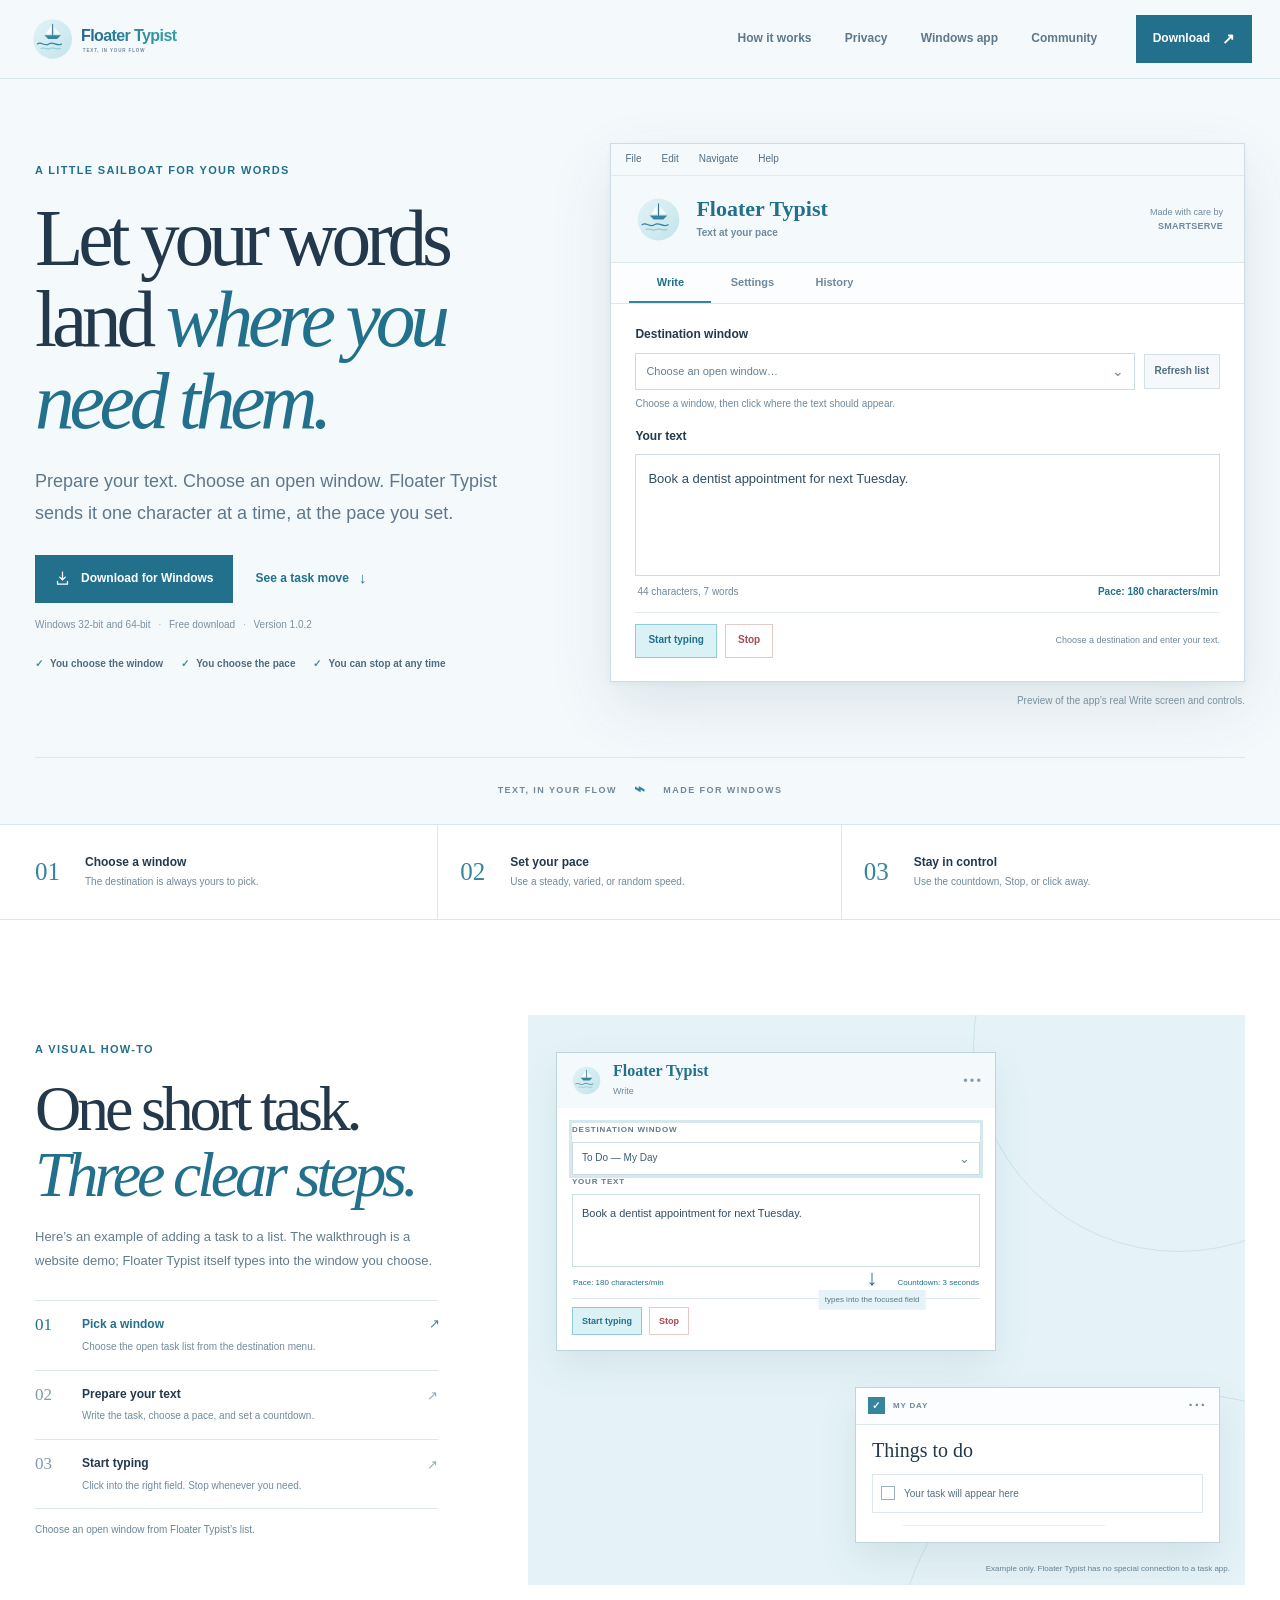
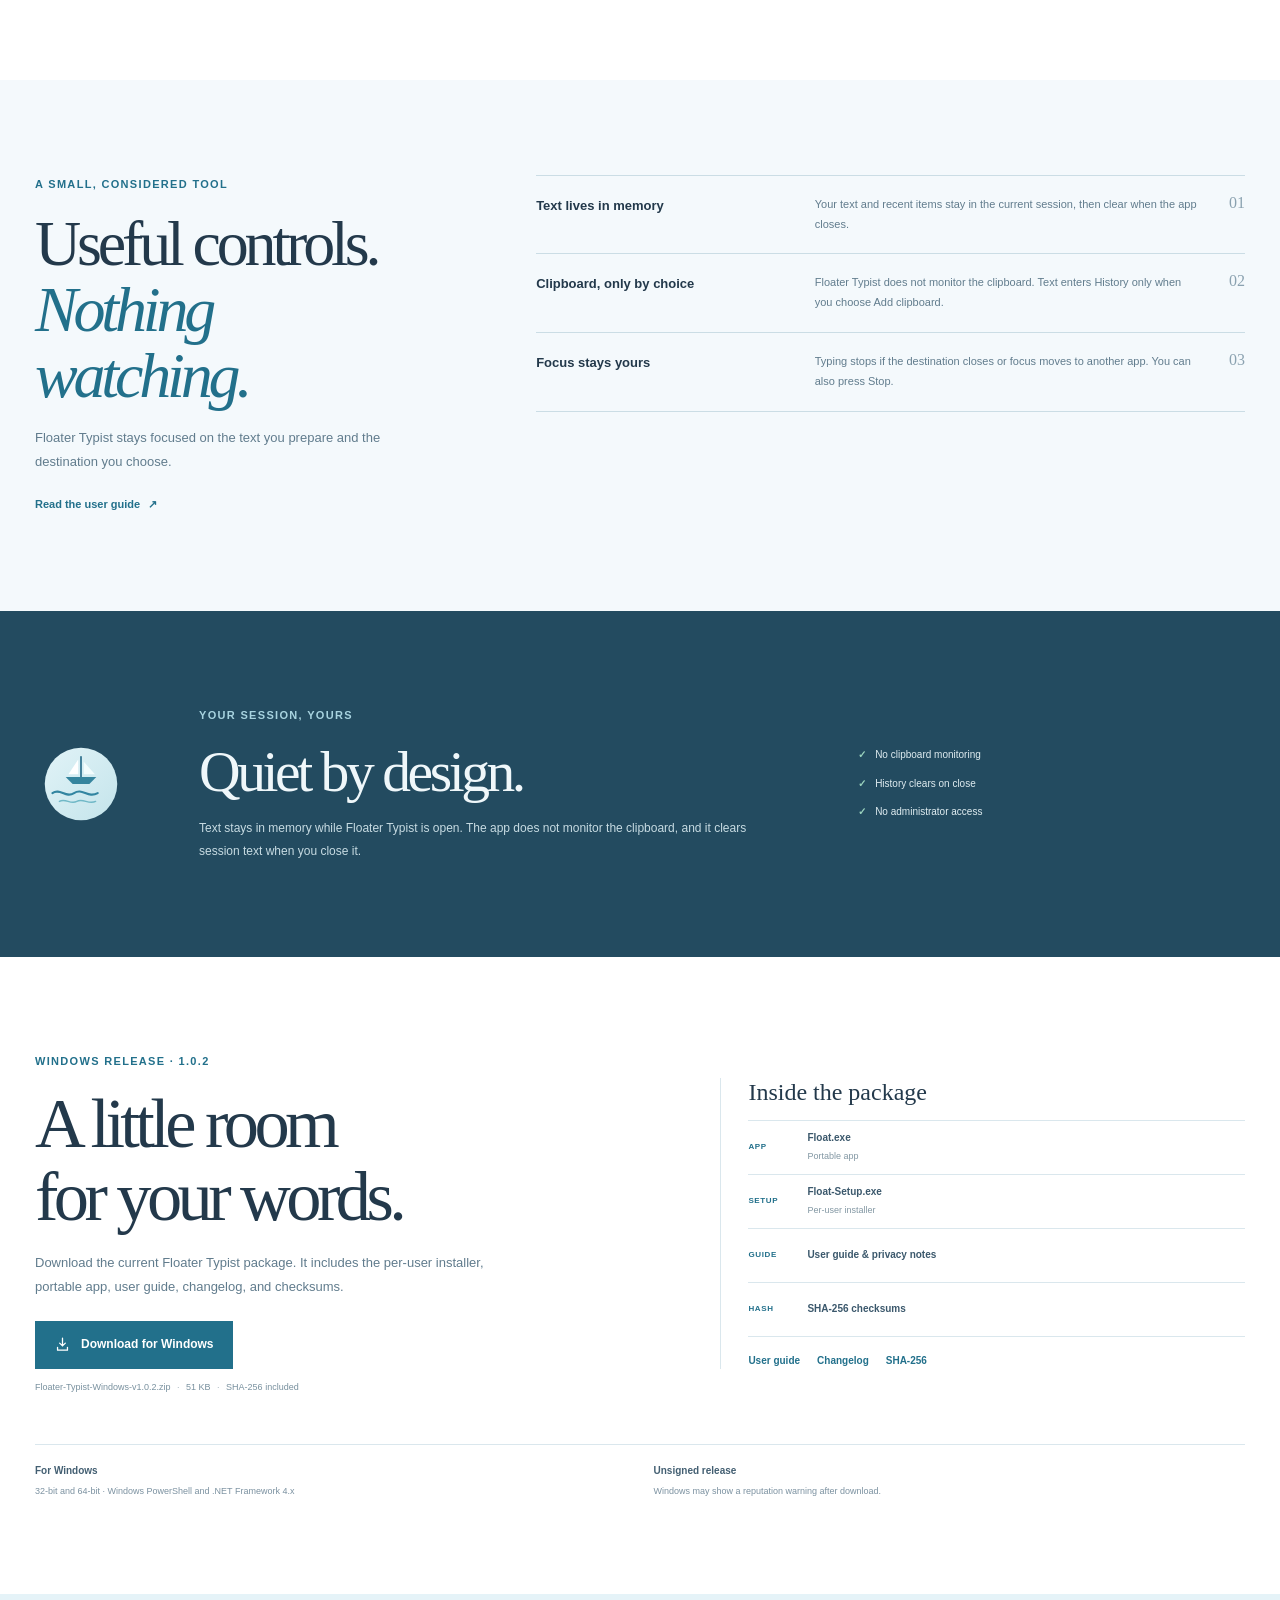
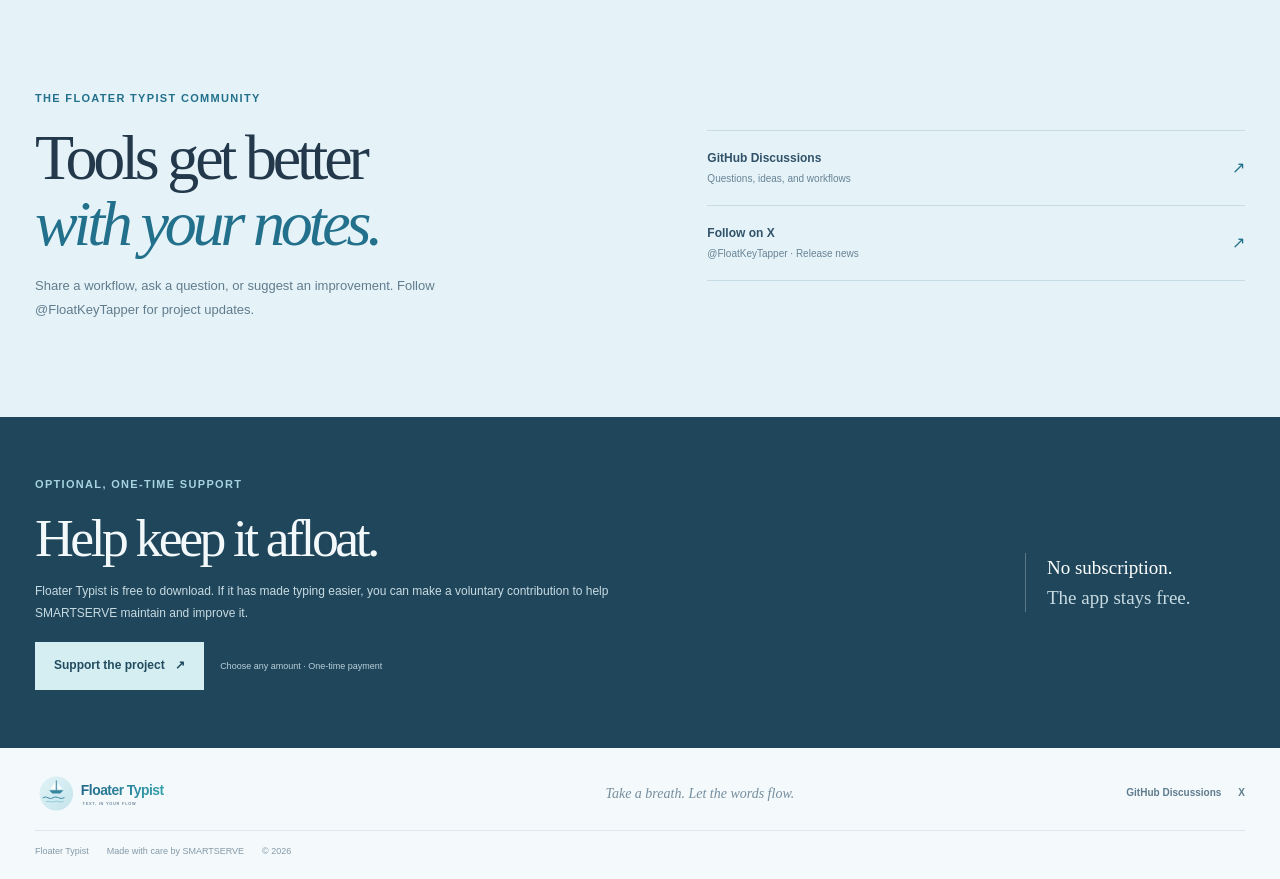
==== commit 3d19a8a6: "Redesign Floater Typist release site" ====
--- a/public/index.html
+++ b/public/index.html
@@ -3,20 +3,20 @@
 <head>
   <meta charset="utf-8">
   <meta name="viewport" content="width=device-width, initial-scale=1">
-  <meta name="theme-color" content="#f6f9f7">
-  <meta name="description" content="Floater Typist is a lightweight Windows app for typing prepared text into the window you choose, at a pace you control.">
+  <meta name="theme-color" content="#f4f9fc">
+  <meta name="description" content="Floater Typist is a small Windows app that types prepared text into the window you choose, at a pace you set.">
   <link rel="canonical" href="https://floatertypist.store/">
-  <meta property="og:title" content="Floater Typist — Let your words land where you need">
-  <meta property="og:description" content="Prepare your text, choose a window, and let Floater Typist type at your pace.">
+  <meta property="og:title" content="Floater Typist — Text at your pace">
+  <meta property="og:description" content="Prepare your words, choose an open window, and let Floater Typist type at your pace.">
   <meta property="og:type" content="website">
   <meta property="og:site_name" content="Floater Typist">
   <meta property="og:url" content="https://floatertypist.store/">
   <meta name="twitter:card" content="summary">
   <meta name="twitter:site" content="@FloatKeyTapper">
-  <meta name="twitter:title" content="Floater Typist — Let your words land where you need">
-  <meta name="twitter:description" content="A lightweight Windows app for typing prepared text into the window you choose.">
-  <title>Floater Typist — Let your words land where you need</title>
-  <link rel="icon" type="image/svg+xml" href="assets/floater-typist-mark.svg">
+  <meta name="twitter:title" content="Floater Typist — Text at your pace">
+  <meta name="twitter:description" content="A small Windows app for typing prepared text into the window you choose.">
+  <title>Floater Typist — Text at your pace</title>
+  <link rel="icon" href="assets/Float.ico" sizes="any">
   <link rel="stylesheet" href="styles.css">
   <script src="script.js" defer></script>
 </head>
@@ -25,14 +25,16 @@
   <header class="site-header">
     <div class="nav-shell">
       <a class="brand" href="#top" aria-label="Floater Typist home">
-        <img src="assets/floater-typist-mark.svg" alt="" width="40" height="40">
-        <span class="brand-name">floater<span>typist</span></span>
+        <img src="assets/Float-logo.svg" alt="" width="194" height="50">
       </a>
       <button class="menu-toggle" type="button" aria-expanded="false" aria-controls="site-navigation">
         <span class="sr-only">Open navigation</span><span aria-hidden="true"></span><span aria-hidden="true"></span>
       </button>
       <nav class="main-nav" id="site-navigation" aria-label="Main navigation">
-        <a href="#how">How it works</a><a href="#privacy">Privacy</a><a href="#release">Windows app</a><a href="#community">Community</a><a href="#support">Support</a>
+        <a href="#how">How it works</a>
+        <a href="#privacy">Privacy</a>
+        <a href="#release">Windows app</a>
+        <a href="#community">Community</a>
       </nav>
       <a class="nav-download" href="downloads/Floater-Typist-Windows-v1.0.2.zip">Download <span aria-hidden="true">↗</span></a>
     </div>
@@ -40,171 +42,188 @@
 
   <main id="main">
     <section class="hero" id="top">
-      <div class="hero-halo hero-halo-one" aria-hidden="true"></div><div class="hero-halo hero-halo-two" aria-hidden="true"></div>
       <div class="hero-shell page-width">
         <div class="hero-copy">
-          <p class="eyebrow"><span class="eyebrow-dot"></span> A SMALL WINDOWS TYPING TOOL <span class="eyebrow-divider">·</span> VERSION 1.0.2</p>
-          <h1>Let your words<br><span>land where you need.</span></h1>
-          <p class="hero-description">Prepare your text. Choose a window. Floater Typist sends it at the pace you set, then stops if your focus moves away.</p>
+          <p class="hero-kicker">A little sailboat for your words</p>
+          <h1>Let your words land <em>where you need them.</em></h1>
+          <p class="hero-description">Prepare your text. Choose an open window. Floater Typist sends it one character at a time, at the pace you set.</p>
           <div class="hero-actions">
             <a class="button button-primary" href="downloads/Floater-Typist-Windows-v1.0.2.zip">
-              <svg viewBox="0 0 24 24" aria-hidden="true"><path d="M12 3v11m0 0 4-4m-4 4-4-4M5 16v3h14v-3"/></svg>
-              Get Floater Typist
+              <svg viewBox="0 0 24 24" aria-hidden="true"><path d="M12 3v11m0 0 4-4m-4 4-4-4M5 16v4h14v-4"/></svg>
+              Download for Windows
             </a>
-            <a class="button button-outline" href="#how">See how it works <span aria-hidden="true">↓</span></a>
-          </div>
-          <p class="download-meta">Windows 32-bit and 64-bit <span>·</span> Free download <span>·</span> Choose your install folder</p>
-          <div class="hero-proof" aria-label="Product qualities">
-            <span><i aria-hidden="true">✓</i> You choose the destination</span>
-            <span><i aria-hidden="true">✓</i> You control the pace</span>
-            <span><i aria-hidden="true">✓</i> You can stop at any time</span>
-          </div>
-        </div>
-
-        <div class="hero-visual">
-          <div class="visual-glow" aria-hidden="true"></div>
-          <div class="app-window" role="img" aria-label="Illustration of Floater Typist with a chosen browser window, prepared text, typing pace, and a start control">
-            <div class="app-titlebar">
-              <div class="app-identity"><img src="assets/floater-typist-mark.svg" alt="" width="30" height="30"><span>Floater Typist</span></div>
-              <div class="app-tabs" aria-hidden="true"><span class="selected">Write</span><span>Settings</span><span>History</span></div>
-              <div class="window-controls" aria-hidden="true"><i></i><i></i><i></i></div>
+            <a class="button button-text" href="#how">See a task move <span aria-hidden="true">↓</span></a>
+          </div>
+          <p class="hero-meta">Windows 32-bit and 64-bit <span>·</span> Free download <span>·</span> Version 1.0.2</p>
+          <ul class="hero-points" aria-label="Floater Typist controls">
+            <li>You choose the window</li>
+            <li>You choose the pace</li>
+            <li>You can stop at any time</li>
+          </ul>
+        </div>
+
+        <figure class="product-figure">
+          <div class="product-window" role="img" aria-label="A faithful preview of Floater Typist's Write tab, showing the destination-window list, text editor, character pace, and start and stop controls">
+            <div class="windows-menu"><span>File</span><span>Edit</span><span>Navigate</span><span>Help</span></div>
+            <div class="app-masthead">
+              <img src="assets/Float-sailboat.svg" alt="" width="54" height="54">
+              <div class="app-name"><strong>Floater Typist</strong><span>Text at your pace</span></div>
+              <span class="app-maker">Made with care by<br><b>SMARTSERVE</b></span>
             </div>
+            <div class="app-tabs" aria-hidden="true"><span class="is-selected">Write</span><span>Settings</span><span>History</span></div>
             <div class="app-content">
-              <div class="app-section-label">DESTINATION WINDOW</div>
-              <div class="window-select"><span class="browser-symbol" aria-hidden="true">W</span><span>Message draft — browser</span><span class="select-chevron" aria-hidden="true">⌄</span></div>
-              <div class="editor-label-row"><span class="app-section-label">YOUR TEXT</span><span class="character-count" data-demo-count>0 characters</span></div>
-              <div class="editor-mockup"><span data-demo-text>Thanks for the quick update. I’ll take a look this afternoon and get back to you.</span><span class="fake-caret" aria-hidden="true"></span></div>
-              <div class="pace-heading"><span class="app-section-label">TYPING PACE</span><span class="pace-value">Comfortable <span aria-hidden="true">⌄</span></span></div>
-              <div class="pace-meter" aria-hidden="true"><span></span><i></i></div>
-              <div class="app-action-row"><span class="ready-state"><i></i> Ready when you are</span><span class="mock-start">Start countdown <b aria-hidden="true">→</b></span></div>
+              <label class="app-label">Destination window</label>
+              <div class="app-field-row"><div class="app-select"><span>Choose an open window…</span><span aria-hidden="true">⌄</span></div><span class="app-secondary-button">Refresh list</span></div>
+              <p class="app-hint">Choose a window, then click where the text should appear.</p>
+              <label class="app-label app-text-label">Your text</label>
+              <div class="app-editor">Book a dentist appointment for next Tuesday.</div>
+              <div class="app-readouts"><span data-preview-count>0 characters, 0 words</span><strong>Pace: 180 characters/min</strong></div>
+              <div class="app-actions"><span class="app-primary-button">Start typing</span><span class="app-stop-button">Stop</span><span class="app-status">Choose a destination and enter your text.</span></div>
             </div>
           </div>
-          <div class="floating-note floating-note-left"><span class="note-symbol note-symbol-check" aria-hidden="true">✓</span><span><strong>Focus-aware</strong><small>Stops if focus changes</small></span></div>
-          <div class="floating-note floating-note-right"><span class="note-symbol note-symbol-pace" aria-hidden="true">↗</span><span><strong>Your pace</strong><small>Comfortable and controlled</small></span></div>
-          <p class="visual-caption">A preview of the flow. Floater Typist never chooses a destination for you.</p>
-        </div>
-      </div>
-      <div class="hero-bottom page-width"><span></span><p>SMALL TOOL. MORE ROOM TO THINK.</p><span></span></div>
-    </section>
-
-    <section class="feature-strip" aria-label="Floater Typist at a glance">
-      <div class="feature-strip-inner page-width">
-        <div class="strip-item"><span class="strip-icon strip-icon-blue" aria-hidden="true">⌖</span><span><strong>A window you pick</strong><small>Nothing is selected automatically</small></span></div>
-        <div class="strip-item"><span class="strip-icon strip-icon-mint" aria-hidden="true">◷</span><span><strong>A pace you set</strong><small>Use the countdown to get ready</small></span></div>
-        <div class="strip-item"><span class="strip-icon strip-icon-sand" aria-hidden="true">↗</span><span><strong>A clear stop</strong><small>Stops when the destination loses focus</small></span></div>
-      </div>
-    </section>
-
-    <section class="how-section section-pad" id="how">
-      <div class="page-width">
-        <div class="section-heading">
-          <p class="eyebrow"><span class="eyebrow-dot"></span> A SIMPLE ROUTINE</p>
-          <h2>Three small steps.<br><span>Then let the words flow.</span></h2>
-          <p>Floater Typist keeps the process visible, so you stay in control from the first character to the last.</p>
-        </div>
-        <div class="steps-grid">
-          <article class="step-card"><div class="step-top"><span class="step-number">01</span><span class="step-icon step-icon-window" aria-hidden="true"><i></i><i></i><i></i></span></div><h3>Choose a window</h3><p>Pick a visible app window from the list. Floater Typist never chooses a destination for you.</p></article>
-          <article class="step-card step-card-raised"><div class="step-top"><span class="step-number">02</span><span class="step-icon step-icon-type" aria-hidden="true">Aa<span>· · ·</span></span></div><h3>Prepare your text</h3><p>Type or paste into the app, then choose a comfortable pace for the task at hand.</p></article>
-          <article class="step-card"><div class="step-top"><span class="step-number">03</span><span class="step-icon step-icon-send" aria-hidden="true">↗</span></div><h3>Start when ready</h3><p>Use the countdown to click into the destination. Stop whenever you need to.</p></article>
-        </div>
-        <div class="how-note"><span class="how-note-mark" aria-hidden="true">i</span><p>Floater Typist types into the selected window, not a specific text field. Click the right place before the countdown ends.</p></div>
+          <figcaption>Preview of the app’s real Write screen and controls.</figcaption>
+        </figure>
+      </div>
+      <div class="hero-footer page-width"><span>TEXT, IN YOUR FLOW</span><span class="sailboat-divider" aria-hidden="true">⌁</span><span>MADE FOR WINDOWS</span></div>
+    </section>
+
+    <section class="signal-strip" aria-label="Floater Typist at a glance">
+      <div class="signal-inner page-width">
+        <p><span>01</span><strong>Choose a window</strong><small>The destination is always yours to pick.</small></p>
+        <p><span>02</span><strong>Set your pace</strong><small>Use a steady, varied, or random speed.</small></p>
+        <p><span>03</span><strong>Stay in control</strong><small>Use the countdown, Stop, or click away.</small></p>
+      </div>
+    </section>
+
+    <section class="workflow-section section-pad" id="how">
+      <div class="workflow-shell page-width">
+        <div class="workflow-copy">
+          <p class="section-kicker">A visual how-to</p>
+          <h2>One short task.<br><em>Three clear steps.</em></h2>
+          <p class="section-lede">Here’s an example of adding a task to a list. The walkthrough is a website demo; Floater Typist itself types into the window you choose.</p>
+          <div class="workflow-steps" role="group" aria-label="Choose a step in the visual walkthrough">
+            <button class="workflow-step is-active" type="button" data-demo-step="0" aria-pressed="true">
+              <span class="step-number">01</span><span class="step-copy"><strong>Pick a window</strong><small>Choose the open task list from the destination menu.</small></span><span class="step-arrow" aria-hidden="true">↗</span>
+            </button>
+            <button class="workflow-step" type="button" data-demo-step="1" aria-pressed="false">
+              <span class="step-number">02</span><span class="step-copy"><strong>Prepare your text</strong><small>Write the task, choose a pace, and set a countdown.</small></span><span class="step-arrow" aria-hidden="true">↗</span>
+            </button>
+            <button class="workflow-step" type="button" data-demo-step="2" aria-pressed="false">
+              <span class="step-number">03</span><span class="step-copy"><strong>Start typing</strong><small>Click into the right field. Stop whenever you need.</small></span><span class="step-arrow" aria-hidden="true">↗</span>
+            </button>
+          </div>
+          <p class="workflow-status" data-workflow-status role="status" aria-live="polite">Choose an open window from Floater Typist’s list.</p>
+        </div>
+
+        <div class="workflow-visual" data-flow-stage="0">
+          <div class="mini-app" aria-label="Floater Typist workflow preview">
+            <div class="mini-app-head"><img src="assets/Float-sailboat.svg" alt="" width="34" height="34"><span><strong>Floater Typist</strong><small>Write</small></span><span class="mini-window-dots" aria-hidden="true">•••</span></div>
+            <div class="mini-app-body">
+              <div class="flow-target" data-flow-target><span class="mini-label">DESTINATION WINDOW</span><span class="mini-select">To Do — My Day <span aria-hidden="true">⌄</span></span></div>
+              <div class="flow-draft" data-flow-draft><span class="mini-label">YOUR TEXT</span><span class="mini-editor">Book a dentist appointment for next Tuesday.</span></div>
+              <div class="mini-settings"><span>Pace: 180 characters/min</span><span>Countdown: 3 seconds</span></div>
+              <div class="mini-buttons"><span class="mini-start" data-flow-start>Start typing</span><span class="mini-stop">Stop</span></div>
+            </div>
+          </div>
+          <div class="flow-arrow" aria-hidden="true"><span>↓</span><small>types into the focused field</small></div>
+          <div class="task-window" data-flow-result>
+            <div class="task-window-bar"><span class="task-window-mark" aria-hidden="true">✓</span><span>MY DAY</span><span class="task-window-menu" aria-hidden="true">···</span></div>
+            <div class="task-window-body"><p class="task-window-title">Things to do</p><div class="task-entry"><span class="task-checkbox" aria-hidden="true"></span><span data-task-output>Your task will appear here</span></div><div class="task-subtle-line" aria-hidden="true"></div></div>
+          </div>
+          <p class="demo-caption">Example only. Floater Typist has no special connection to a task app.</p>
+        </div>
       </div>
     </section>
 
     <section class="details-section section-pad">
       <div class="details-shell page-width">
         <div class="details-intro">
-          <p class="eyebrow"><span class="eyebrow-dot"></span> MADE TO STAY OUT OF THE WAY</p>
-          <h2>Just enough<br><span>helpful.</span></h2>
-          <p>Floater Typist is a focused desktop utility: a few useful controls, clear feedback, and no background clipboard watching.</p>
-          <a class="text-link" href="downloads/README.txt">Read the user guide <span aria-hidden="true">↗</span></a>
-        </div>
-        <div class="detail-list">
-          <article class="detail-item"><span class="detail-icon detail-icon-blue" aria-hidden="true"><svg viewBox="0 0 24 24"><path d="M5 5h14v14H5zM8 9h8M8 12h5M8 15h7"/></svg></span><div><h3>Your text stays in memory</h3><p>Text and recent items stay in memory for the current session, then clear when the app closes.</p></div><span class="detail-index">01</span></article>
-          <article class="detail-item"><span class="detail-icon detail-icon-mint" aria-hidden="true"><svg viewBox="0 0 24 24"><path d="M12 3 5 6v5c0 5 3 8 7 10 4-2 7-5 7-10V6l-7-3Z"/><path d="m9 12 2 2 4-5"/></svg></span><div><h3>Clipboard only by choice</h3><p>The app does not monitor the clipboard. Clipboard text enters History only when you choose Add clipboard.</p></div><span class="detail-index">02</span></article>
-          <article class="detail-item"><span class="detail-icon detail-icon-sand" aria-hidden="true"><svg viewBox="0 0 24 24"><path d="M12 4v4m0 8v4M4 12h4m8 0h4M6.3 6.3l2.8 2.8m5.8 5.8 2.8 2.8m0-11.4-2.8 2.8m-5.8 5.8-2.8 2.8"/><circle cx="12" cy="12" r="3"/></svg></span><div><h3>Designed around focus</h3><p>Typing stops if the destination closes or focus moves to another app. You can stop it from Floater Typist too.</p></div><span class="detail-index">03</span></article>
-        </div>
+          <p class="section-kicker">A small, considered tool</p>
+          <h2>Useful controls.<br><em>Nothing watching.</em></h2>
+          <p>Floater Typist stays focused on the text you prepare and the destination you choose.</p>
+          <a class="inline-link" href="downloads/README.txt">Read the user guide <span aria-hidden="true">↗</span></a>
+        </div>
+        <dl class="detail-list">
+          <div class="detail-row"><dt>Text lives in memory</dt><dd>Your text and recent items stay in the current session, then clear when the app closes.</dd><span class="detail-index">01</span></div>
+          <div class="detail-row"><dt>Clipboard, only by choice</dt><dd>Floater Typist does not monitor the clipboard. Text enters History only when you choose Add clipboard.</dd><span class="detail-index">02</span></div>
+          <div class="detail-row"><dt>Focus stays yours</dt><dd>Typing stops if the destination closes or focus moves to another app. You can also press Stop.</dd><span class="detail-index">03</span></div>
+        </dl>
       </div>
     </section>
 
     <section class="privacy-section section-pad" id="privacy">
       <div class="privacy-shell page-width">
-        <div class="privacy-mark" aria-hidden="true"><span></span><i></i></div>
+        <div class="privacy-mark" aria-hidden="true"><img src="assets/Float-sailboat.svg" alt="" width="94" height="94"></div>
         <div class="privacy-copy">
-          <p class="eyebrow eyebrow-light"><span class="eyebrow-dot"></span> YOUR SESSION, YOURS</p>
+          <p class="section-kicker">Your session, yours</p>
           <h2>Quiet by design.</h2>
-          <p>Floater Typist keeps text in memory while it is open. It does not monitor the clipboard, and it clears session text when you close the app.</p>
-        </div>
-        <div class="privacy-points"><span><i>✓</i> No clipboard monitoring</span><span><i>✓</i> History clears on close</span><span><i>✓</i> No administrator access</span></div>
+          <p>Text stays in memory while Floater Typist is open. The app does not monitor the clipboard, and it clears session text when you close it.</p>
+        </div>
+        <ul class="privacy-points"><li>No clipboard monitoring</li><li>History clears on close</li><li>No administrator access</li></ul>
       </div>
     </section>
 
     <section class="release-section section-pad" id="release">
-      <div class="release-grid page-width">
+      <div class="release-shell page-width">
         <div class="release-copy">
-          <p class="eyebrow"><span class="eyebrow-dot"></span> WINDOWS RELEASE</p>
-          <h2>Get Floater Typist <span>1.0.2</span></h2>
-          <p>Version 1.0.2 gives the Windows app, installer, and guide the Floater Typist name. It keeps the Float.exe file names and install location so current users can update in place.</p>
-          <a class="button button-primary" href="downloads/Floater-Typist-Windows-v1.0.2.zip"><svg viewBox="0 0 24 24" aria-hidden="true"><path d="M12 3v11m0 0 4-4m-4 4-4-4M5 16v3h14v-3"/></svg>Download for Windows</a>
-          <p class="release-micro">Floater-Typist-Windows-v1.0.2.zip <span>·</span> 51 KB <span>·</span> SHA-256 included</p>
-        </div>
-        <div class="release-card">
-          <div class="release-card-top"><span class="release-version">v1.0.2</span><span class="release-date">CURRENT WINDOWS PACKAGE</span></div>
-          <h3>Inside the release</h3>
-          <ul>
-            <li><span class="file-pill">.EXE</span> Float-Setup.exe <small>Folder picker and access checks</small></li>
-            <li><span class="file-pill file-pill-teal">.EXE</span> Float.exe <small>Portable app</small></li>
-            <li><span class="file-pill file-pill-sand">TXT</span> User guide and privacy notes</li>
-            <li><span class="file-pill file-pill-gray">SHA</span> Checksums for verification</li>
+          <p class="section-kicker">Windows release · 1.0.2</p>
+          <h2>A little room<br>for your words.</h2>
+          <p>Download the current Floater Typist package. It includes the per-user installer, portable app, user guide, changelog, and checksums.</p>
+          <a class="button button-primary" href="downloads/Floater-Typist-Windows-v1.0.2.zip"><svg viewBox="0 0 24 24" aria-hidden="true"><path d="M12 3v11m0 0 4-4m-4 4-4-4M5 16v4h14v-4"/></svg>Download for Windows</a>
+          <p class="release-meta">Floater-Typist-Windows-v1.0.2.zip <span>·</span> 51 KB <span>·</span> SHA-256 included</p>
+        </div>
+        <div class="release-details">
+          <h3>Inside the package</h3>
+          <ul class="package-list">
+            <li><span class="package-type">APP</span><span><strong>Float.exe</strong><small>Portable app</small></span></li>
+            <li><span class="package-type">SETUP</span><span><strong>Float-Setup.exe</strong><small>Per-user installer</small></span></li>
+            <li><span class="package-type">GUIDE</span><span><strong>User guide &amp; privacy notes</strong></span></li>
+            <li><span class="package-type">HASH</span><span><strong>SHA-256 checksums</strong></span></li>
           </ul>
-          <div class="release-links"><a href="downloads/README.txt">User guide <span aria-hidden="true">↗</span></a><a href="downloads/CHANGELOG.md">Changelog <span aria-hidden="true">↗</span></a><a href="downloads/Floater-Typist-Windows-v1.0.2.zip.sha256">SHA-256 <span aria-hidden="true">↗</span></a></div>
-        </div>
-      </div>
-      <div class="compatibility page-width"><span class="compatibility-icon" aria-hidden="true">⊞</span><div><strong>Made for Windows</strong><p>Works on 32-bit and 64-bit Windows with Windows PowerShell and .NET Framework 4.x.</p></div><span class="compatibility-divider"></span><div><strong>Unsigned release</strong><p>The supplied executables are unsigned, so Windows may show a reputation warning after download.</p></div></div>
-    </section>
-
-    <section class="community-section section-pad" id="community" aria-labelledby="community-title">
+          <nav class="release-links" aria-label="Release files"><a href="downloads/README.txt">User guide</a><a href="downloads/CHANGELOG.md">Changelog</a><a href="downloads/Floater-Typist-Windows-v1.0.2.zip.sha256">SHA-256</a></nav>
+        </div>
+      </div>
+      <div class="compatibility page-width">
+        <p><strong>For Windows</strong><span>32-bit and 64-bit · Windows PowerShell and .NET Framework 4.x</span></p>
+        <p><strong>Unsigned release</strong><span>Windows may show a reputation warning after download.</span></p>
+      </div>
+    </section>
+
+    <section class="community-section section-pad" id="community">
       <div class="community-shell page-width">
         <div class="community-copy">
-          <p class="eyebrow"><span class="eyebrow-dot"></span> THE FLOATER TYPIST COMMUNITY</p>
-          <h2>Good tools grow<br><span>with their people.</span></h2>
-          <p>Ask a question, share an idea, or show us the workflow where Floater Typist helps. Follow @FloatKeyTapper on X for release news and project updates.</p>
-        </div>
-        <div class="community-actions" aria-label="Floater Typist community channels">
-          <a class="community-card" href="https://github.com/matthiasgoddey-rgb/float-release-site/discussions" target="_blank" rel="noopener noreferrer"><span class="community-card-icon community-card-github" aria-hidden="true">GH</span><span><strong>Join the GitHub community</strong><small>Questions, ideas, and workflows</small></span><span class="community-arrow" aria-hidden="true">↗</span></a>
-          <a class="community-card" href="https://x.com/FloatKeyTapper" target="_blank" rel="noopener noreferrer"><span class="community-card-icon community-card-x" aria-hidden="true">𝕏</span><span><strong>Follow @FloatKeyTapper</strong><small>Project news and release notes</small></span><span class="community-arrow" aria-hidden="true">↗</span></a>
-          <p class="community-note">Please keep support questions and feature ideas in the public discussion forum.</p>
-        </div>
-      </div>
-    </section>
-
-    <section class="support-section" id="support">
+          <p class="section-kicker">The Floater Typist community</p>
+          <h2>Tools get better<br><em>with your notes.</em></h2>
+          <p>Share a workflow, ask a question, or suggest an improvement. Follow @FloatKeyTapper for project updates.</p>
+        </div>
+        <div class="community-links">
+          <a href="https://github.com/matthiasgoddey-rgb/float-release-site/discussions" target="_blank" rel="noopener noreferrer"><span><strong>GitHub Discussions</strong><small>Questions, ideas, and workflows</small></span><span aria-hidden="true">↗</span></a>
+          <a href="https://x.com/FloatKeyTapper" target="_blank" rel="noopener noreferrer"><span><strong>Follow on X</strong><small>@FloatKeyTapper · Release news</small></span><span aria-hidden="true">↗</span></a>
+        </div>
+      </div>
+    </section>
+
+    <section class="support-section">
       <div class="support-shell page-width">
-        <div class="support-copy">
-          <p class="eyebrow eyebrow-light"><span class="eyebrow-dot"></span> OPTIONAL, ONE-TIME SUPPORT</p>
-          <h2>Help keep the words <span>moving.</span></h2>
-          <p>Floater Typist is free to download. If it has made typing easier for you, you can make a voluntary one-time contribution to help SMARTSERVE maintain and improve it.</p>
+        <div>
+          <p class="section-kicker">Optional, one-time support</p>
+          <h2>Help keep it afloat.</h2>
+          <p>Floater Typist is free to download. If it has made typing easier, you can make a voluntary contribution to help SMARTSERVE maintain and improve it.</p>
           <a class="button button-support" href="https://paystack.shop/pay/epmvv28vrr" target="_blank" rel="noopener noreferrer">Support the project <span aria-hidden="true">↗</span></a>
-          <p class="support-meta">Choose any amount <span>·</span> One-time payment</p>
-        </div>
-        <aside class="support-card" aria-label="About supporting Floater Typist">
-          <span class="support-symbol" aria-hidden="true">✳</span>
-          <h3>Small support helps us keep improving.</h3>
-          <p>Contributions help SMARTSERVE maintain the app and work on thoughtful improvements and future releases.</p>
-          <div class="support-promise"><span aria-hidden="true">✓</span> No subscription. The app stays free.</div>
-        </aside>
+          <span class="support-meta">Choose any amount · One-time payment</span>
+        </div>
+        <p class="support-note"><strong>No subscription.</strong><br>The app stays free.</p>
       </div>
     </section>
   </main>
 
   <footer class="site-footer">
     <div class="footer-inner page-width">
-      <a class="brand footer-brand" href="#top" aria-label="Floater Typist home"><img src="assets/floater-typist-mark.svg" alt="" width="34" height="34"><span class="brand-name">floater<span>typist</span></span></a>
+      <a class="footer-brand" href="#top" aria-label="Floater Typist home"><img src="assets/Float-logo.svg" alt="" width="182" height="46"></a>
       <p>Take a breath. Let the words flow.</p>
-      <nav class="footer-community" aria-label="Community and social links"><a href="https://github.com/matthiasgoddey-rgb/float-release-site/discussions" target="_blank" rel="noopener noreferrer">GitHub Discussions</a><a href="https://x.com/FloatKeyTapper" target="_blank" rel="noopener noreferrer">X</a></nav>
-      <div class="footer-meta"><span>Floater Typist</span><span class="footer-dot">·</span><span>Made with care by SMARTSERVE</span><span class="footer-dot">·</span><span>© <span data-current-year>2026</span></span></div>
+      <nav class="footer-links" aria-label="Community and social links"><a href="https://github.com/matthiasgoddey-rgb/float-release-site/discussions" target="_blank" rel="noopener noreferrer">GitHub Discussions</a><a href="https://x.com/FloatKeyTapper" target="_blank" rel="noopener noreferrer">X</a></nav>
+      <div class="footer-meta"><span>Floater Typist</span><span>Made with care by SMARTSERVE</span><span>© <span data-current-year>2026</span></span></div>
     </div>
   </footer>
 </body>
-</html>
-
+</html>
--- a/public/styles.css
+++ b/public/styles.css
@@ -1,374 +1,352 @@
 :root {
   color-scheme: light;
-  --ink: #17212b;
-  --muted: #657982;
-  --blue: #2269d9;
-  --teal: #32afbb;
-  --paper: #f7faf8;
-  --line: #e2eae8;
-  --body: Inter, "Segoe UI", -apple-system, BlinkMacSystemFont, sans-serif;
-}
+  --ink: #23394b;
+  --muted: #70899b;
+  --accent: #36859e;
+  --accent-dark: #22708b;
+  --paper: #f4f9fc;
+  --ice: #e5f3f8;
+  --soft: #ebf5f8;
+  --line: #dae7ed;
+  --surface: #fff;
+  --danger: #a94851;
+  --body: "Segoe UI", -apple-system, BlinkMacSystemFont, sans-serif;
+  --display: Georgia, "Times New Roman", serif;
+}
+
 * { box-sizing: border-box; }
 html { scroll-behavior: smooth; }
-body { margin: 0; color: var(--ink); background: var(--paper); font: 16px/1.6 var(--body); -webkit-font-smoothing: antialiased; }
+body { margin: 0; color: var(--ink); background: var(--paper); font: 16px/1.65 var(--body); -webkit-font-smoothing: antialiased; }
 img { display: block; max-width: 100%; }
 a { color: inherit; text-decoration: none; }
+button { color: inherit; font: inherit; }
 button, a { -webkit-tap-highlight-color: transparent; }
-button { font: inherit; }
-.page-width { width: min(1160px,calc(100% - 52px)); margin-inline: auto; }
+.page-width { width: min(1210px, calc(100% - 56px)); margin-inline: auto; }
 .sr-only { position: absolute; width: 1px; height: 1px; padding: 0; margin: -1px; overflow: hidden; clip: rect(0,0,0,0); white-space: nowrap; border: 0; }
-.skip-link { position: absolute; z-index: 20; top: -60px; left: 20px; padding: 10px 14px; border-radius: 8px; background: #fff; box-shadow: 0 5px 20px #17212b1a; }
+.skip-link { position: absolute; z-index: 30; top: -60px; left: 20px; padding: 10px 14px; color: var(--ink); background: var(--surface); border: 1px solid var(--line); }
 .skip-link:focus { top: 12px; }
-:focus-visible { outline: 3px solid #2269d980; outline-offset: 3px; }
-
-.site-header { position: sticky; top: 0; z-index: 10; background: #fffffff0; border-bottom: 1px solid #dbe6e4e6; backdrop-filter: blur(18px); }
-.nav-shell { width: min(1280px,calc(100% - 52px)); min-height: 78px; margin: auto; display: flex; align-items: center; justify-content: space-between; gap: 24px; }
-.brand { display: inline-flex; align-items: center; gap: 9px; flex: 0 0 auto; }
-.brand img { width: 39px; height: 39px; }
-.brand-name { color: var(--ink); font-size: 20px; font-weight: 850; letter-spacing: -.075em; }
-.brand-name span { color: #397d9a; font-weight: 650; }
-.main-nav { display: flex; align-items: center; justify-content: center; gap: clamp(17px,2.7vw,38px); margin-left: auto; color: #586d77; font-size: 12px; font-weight: 650; }
+:focus-visible { outline: 3px solid #36859e80; outline-offset: 3px; }
+
+.site-header { position: sticky; top: 0; z-index: 20; background: #f4f9fcf2; border-bottom: 1px solid #dae7ed; backdrop-filter: blur(14px); }
+.nav-shell { width: min(1270px, calc(100% - 56px)); min-height: 78px; margin-inline: auto; display: flex; align-items: center; gap: clamp(20px, 3vw, 44px); }
+.brand { display: inline-flex; align-items: center; flex: 0 0 auto; }
+.brand img { width: clamp(155px, 16vw, 194px); height: auto; }
+.main-nav { display: flex; align-items: center; justify-content: center; gap: clamp(18px, 2.6vw, 36px); margin-left: auto; color: #5f788b; font-size: 12px; font-weight: 650; }
 .main-nav a { padding: 9px 0; transition: color .18s ease; }
-.main-nav a:hover, .main-nav a:focus-visible { color: var(--blue); }
-.nav-download { display: inline-flex; align-items: center; gap: 11px; padding: 11px 17px; border: 1px solid #cfdcdd; border-radius: 8px; color: #fff; background: #167e8c; font-size: 12px; font-weight: 750; transition: transform .18s ease,background .18s ease,box-shadow .18s ease; }
-.nav-download:hover { transform: translateY(-1px); background: #116c7b; box-shadow: 0 7px 18px #126f8029; }
+.main-nav a:hover { color: var(--accent-dark); }
+.nav-download { display: inline-flex; align-items: center; gap: 12px; padding: 11px 16px; border: 1px solid var(--accent-dark); color: #fff; background: var(--accent-dark); font-size: 12px; font-weight: 700; transition: background .18s ease, transform .18s ease; }
+.nav-download:hover { background: #195d74; transform: translateY(-1px); }
 .nav-download span { font-size: 15px; }
 .menu-toggle { display: none; }
 
-.hero { position: relative; overflow: hidden; padding: 67px 0 34px; background: linear-gradient(180deg,#fff 0%,#f5faf8 76%,#eef8f5 100%); }
-.hero::before { position: absolute; inset: 0; content: ""; opacity: .3; pointer-events: none; background-image: radial-gradient(#b8d4d3b3 .7px,transparent .7px); background-size: 26px 26px; mask-image: linear-gradient(180deg,transparent,#000 44%,transparent 96%); }
-.hero-halo { position: absolute; border-radius: 50%; pointer-events: none; }
-.hero-halo-one { width: 660px; height: 450px; top: 190px; left: calc(50% - 330px); background: radial-gradient(ellipse,#81ced647,#81ced600 68%); }
-.hero-halo-two { width: 480px; height: 400px; top: 370px; left: 10%; background: radial-gradient(ellipse,#d3e8c038,#d3e8c000 70%); }
-.hero-shell { position: relative; z-index: 1; }
-.hero-copy { max-width: 920px; margin: 0 auto; text-align: center; }
-.eyebrow { display: flex; align-items: center; justify-content: center; gap: 9px; margin: 0 0 21px; color: #657b83; font-size: 10px; font-weight: 760; letter-spacing: .16em; }
-.eyebrow-dot { width: 7px; height: 7px; flex: 0 0 auto; border-radius: 50%; background: #27aeb3; box-shadow: 0 0 0 4px #27aeb31c; }
-.eyebrow-divider { color: #9caeb0; }
-.hero h1 { max-width: 950px; margin: 0 auto; color: #151e27; font-size: clamp(56px,8.6vw,108px); font-weight: 840; letter-spacing: -.083em; line-height: .98; }
-.hero h1 span { color: #3085bb; background: linear-gradient(98deg,#2869dc 4%,#198eaf 53%,#33b5a6 98%); background-clip: text; -webkit-text-fill-color: transparent; }
-.hero-description { max-width: 650px; margin: 23px auto 0; color: #63727a; font-size: clamp(15px,1.65vw,19px); line-height: 1.75; }
-.hero-actions { display: flex; flex-wrap: wrap; justify-content: center; gap: 12px; margin-top: 27px; }
-.button { min-height: 48px; display: inline-flex; align-items: center; justify-content: center; gap: 10px; padding: 0 19px; border: 1px solid transparent; border-radius: 8px; font-size: 12px; font-weight: 750; transition: transform .18s ease,box-shadow .18s ease,background .18s ease; }
+.hero { overflow: hidden; padding: 64px 0 0; background: var(--paper); }
+.hero-shell { display: grid; grid-template-columns: minmax(0, .88fr) minmax(0, 1.12fr); align-items: center; gap: clamp(38px, 6vw, 84px); }
+.hero-copy { max-width: 550px; padding: 12px 0 30px; }
+.hero-kicker,.section-kicker { margin: 0 0 18px; color: var(--accent-dark); font-size: 11px; font-weight: 750; letter-spacing: .12em; text-transform: uppercase; }
+.hero h1,.workflow-copy h2,.details-intro h2,.community-copy h2,.release-copy h2,.support-shell h2 { margin: 0; font-family: var(--display); font-weight: 500; letter-spacing: -.065em; line-height: 1.03; }
+.hero h1 { max-width: 600px; font-size: clamp(52px, 6.2vw, 84px); }
+.hero h1 em,.workflow-copy h2 em,.details-intro h2 em,.community-copy h2 em { color: var(--accent-dark); font-weight: 500; }
+.hero-description { max-width: 500px; margin: 22px 0 0; color: #5e788b; font-size: clamp(15px, 1.5vw, 18px); line-height: 1.8; }
+.hero-actions { display: flex; flex-wrap: wrap; align-items: center; gap: 14px 22px; margin-top: 25px; }
+.button { min-height: 48px; display: inline-flex; align-items: center; justify-content: center; gap: 10px; padding: 0 18px; border: 1px solid transparent; font-size: 12px; font-weight: 700; transition: transform .18s ease, background .18s ease, color .18s ease; }
 .button:hover { transform: translateY(-2px); }
 .button svg { width: 17px; fill: none; stroke: currentColor; stroke-width: 1.8; stroke-linecap: round; stroke-linejoin: round; }
-.button-primary { color: #fff; background: linear-gradient(110deg,#226bdc,#1a9db4); box-shadow: 0 8px 19px #2970b72e; }
-.button-primary:hover { box-shadow: 0 12px 25px #2970b740; }
-.button-outline { border-color: #263744; color: #1b2b36; background: #ffffffb8; }
-.button-outline:hover { background: #fff; box-shadow: 0 6px 17px #20363e14; }
-.button-outline span { margin-left: 2px; font-size: 16px; }
-.download-meta { margin: 13px 0 0; color: #89989a; font-size: 10px; }
-.download-meta span { margin: 0 5px; color: #b5c2c1; }
-.hero-proof { display: flex; flex-wrap: wrap; justify-content: center; gap: 16px 29px; margin-top: 22px; color: #566b74; font-size: 10px; font-weight: 650; }
-.hero-proof span { display: flex; align-items: center; gap: 7px; }
-.hero-proof i { width: 16px; height: 16px; display: grid; place-items: center; border-radius: 50%; color: #278877; background: #def2e9; font-size: 10px; font-style: normal; font-weight: 800; }
-
-.hero-visual { position: relative; width: min(900px,100%); margin: 53px auto 0; padding: 0 28px 24px; }
-.visual-glow { position: absolute; inset: 10% 9% 3%; z-index: -1; border-radius: 50%; background: radial-gradient(ellipse,#69bbc433,transparent 69%); filter: blur(20px); }
-.app-window { position: relative; overflow: hidden; border: 1px solid #dce7e7; border-radius: 18px; background: #fff; box-shadow: 0 28px 75px #24495324,0 3px 10px #2449530d; }
-.app-titlebar { min-height: 64px; display: flex; align-items: center; gap: 24px; padding: 0 22px; border-bottom: 1px solid #edf1f1; background: #fcfdfd; }
-.app-identity { display: flex; align-items: center; gap: 8px; color: #31515c; font-size: 12px; font-weight: 750; }
-.app-identity img { width: 29px; height: 29px; }
-.app-tabs { align-self: stretch; display: flex; align-items: center; gap: 24px; margin-left: auto; color: #98a5a6; font-size: 10px; font-weight: 650; }
-.app-tabs span { display: flex; align-items: center; height: 100%; border-bottom: 2px solid transparent; }
-.app-tabs .selected { border-color: #278caf; color: #2e7188; }
-.window-controls { display: flex; gap: 5px; margin-left: 6px; }
-.window-controls i { width: 7px; height: 7px; border-radius: 50%; background: #d7e1df; }
-.window-controls i:first-child { background: #9ed2bd; }
-.app-content { padding: 27px 37px 24px; }
-.app-section-label { display: block; color: #8a999b; font-size: 8px; font-weight: 780; letter-spacing: .12em; }
-.window-select { min-height: 44px; display: flex; align-items: center; gap: 10px; margin-top: 9px; padding: 0 11px; border: 1px solid #e4eaea; border-radius: 7px; color: #59717a; background: #fff; font-size: 11px; }
-.browser-symbol { width: 22px; height: 22px; display: grid; place-items: center; border-radius: 6px; color: #2b77ac; background: #e7f3fa; font-size: 10px; font-weight: 800; }
-.select-chevron { margin-left: auto; color: #91a2a5; font-size: 15px; }
-.editor-label-row { display: flex; justify-content: space-between; margin-top: 23px; }
-.character-count { color: #a0acad; font-size: 9px; }
-.editor-mockup { min-height: 111px; margin-top: 9px; padding: 14px 15px; border: 1px solid #e5eceb; border-radius: 7px; color: #586e77; background: #fcfdfd; font-size: 12px; line-height: 1.85; text-align: left; }
-.fake-caret { display: inline-block; width: 1px; height: 14px; margin-left: 3px; vertical-align: -2px; background: #228ba4; animation: caret-blink 1.15s steps(2,start) infinite; }
-.pace-heading { display: flex; align-items: center; justify-content: space-between; margin-top: 19px; }
-.pace-value { color: #69818a; font-size: 10px; font-weight: 650; }
-.pace-value span { margin-left: 5px; color: #9ba9aa; }
-.pace-meter { position: relative; height: 6px; margin: 11px 4px 16px; border-radius: 99px; background: #e8eeee; }
-.pace-meter span { position: absolute; inset: 0 37% 0 0; border-radius: inherit; background: linear-gradient(90deg,#4da5cf,#54c1b2); }
-.pace-meter i { position: absolute; top: 50%; left: 61%; width: 13px; height: 13px; border: 2px solid #fff; border-radius: 50%; background: #358eaa; box-shadow: 0 1px 5px #255e674a; transform: translateY(-50%); }
-.app-action-row { display: flex; align-items: center; justify-content: space-between; padding-top: 15px; border-top: 1px solid #edf1f1; }
-.ready-state { display: flex; align-items: center; gap: 8px; color: #7c9093; font-size: 9px; }
-.ready-state i { width: 7px; height: 7px; border-radius: 50%; background: #66b391; box-shadow: 0 0 0 4px #e8f5ed; }
-.mock-start { display: inline-flex; align-items: center; gap: 18px; padding: 9px 13px; border-radius: 6px; color: #fff; background: linear-gradient(105deg,#287cad,#218e9e); font-size: 9px; font-weight: 750; }
-.mock-start b { font-size: 14px; font-weight: 400; }
-.floating-note { position: absolute; z-index: 2; display: flex; align-items: center; gap: 10px; padding: 11px 14px 11px 11px; border: 1px solid #dae6e4f2; border-radius: 10px; background: #fffffff5; box-shadow: 0 10px 27px #284a511f; }
-.floating-note-left { bottom: 65px; left: -3px; }
-.floating-note-right { top: 35px; right: -4px; }
-.note-symbol { width: 30px; height: 30px; display: grid; place-items: center; border-radius: 8px; font-size: 16px; font-weight: 700; }
-.note-symbol-check { color: #278677; background: #e4f4eb; }
-.note-symbol-pace { color: #327aae; background: #e7f1fa; }
-.floating-note strong,.floating-note small { display: block; white-space: nowrap; }
-.floating-note strong { color: #405a62; font-size: 9px; }
-.floating-note small { margin-top: 2px; color: #899b9d; font-size: 8px; }
-.visual-caption { margin: 14px 0 0; color: #92a0a1; font-size: 9px; text-align: center; }
-.hero-bottom { position: relative; z-index: 1; display: flex; align-items: center; gap: 15px; margin-top: 22px; }
-.hero-bottom span { height: 1px; flex: 1; background: #aac2c278; }
-.hero-bottom p { margin: 0; color: #8a9c9d; font-size: 8px; font-weight: 750; letter-spacing: .2em; text-align: center; }
-
-.feature-strip { border-bottom: 1px solid #e6edeb; background: #fff; }
-.feature-strip-inner { display: grid; grid-template-columns: repeat(3,1fr); padding: 24px 0; }
-.strip-item { display: flex; align-items: center; justify-content: center; gap: 12px; min-height: 47px; border-right: 1px solid #e9efed; }
-.strip-item:last-child { border: 0; }
-.strip-icon { width: 34px; height: 34px; display: grid; place-items: center; border-radius: 9px; font-size: 16px; }
-.strip-icon-blue { color: #337ca0; background: #e8f2f7; }
-.strip-icon-mint { color: #488e76; background: #e7f4ec; }
-.strip-icon-sand { color: #a5834a; background: #fbf1e1; }
-.strip-item strong,.strip-item small { display: block; }
-.strip-item strong { color: #405962; font-size: 11px; }
-.strip-item small { margin-top: 2px; color: #8b9a9c; font-size: 9px; }
-
-.section-pad { padding: 94px 0; }
-.section-heading { max-width: 690px; margin-bottom: 38px; }
-.section-heading .eyebrow { justify-content: flex-start; margin-bottom: 16px; }
-.section-heading h2,.details-intro h2,.release-copy h2,.community-copy h2,.support-copy h2 { margin: 0; color: #172d3b; font-size: clamp(42px,5.6vw,68px); font-weight: 780; letter-spacing: -.075em; line-height: 1.04; }
-.section-heading h2 span,.details-intro h2 span,.community-copy h2 span { color: #2b83a1; }
-.section-heading>p:last-child { max-width: 500px; margin: 17px 0 0; color: #6d7f84; font-size: 14px; line-height: 1.8; }
-.steps-grid { display: grid; grid-template-columns: repeat(3,1fr); gap: 17px; }
-.step-card { min-height: 228px; padding: 23px 24px 24px; border: 1px solid #e3ebe8; border-radius: 13px; background: #fff; box-shadow: 0 6px 20px #2d4d5209; }
-.step-card-raised { background: linear-gradient(145deg,#f3faf8,#fff 72%); border-color: #d5e6e2; transform: translateY(-8px); }
-.step-top { display: flex; align-items: flex-start; justify-content: space-between; margin-bottom: 27px; }
-.step-number { color: #8ca2a4; font-size: 12px; font-weight: 700; }
-.step-icon { width: 38px; height: 38px; display: grid; place-items: center; border-radius: 10px; background: #e8f2f7; color: #397a9a; }
-.step-icon-window { position: relative; display: flex; align-items: flex-start; justify-content: center; gap: 3px; padding-top: 10px; }
-.step-icon-window::before { position: absolute; content: ""; inset: 7px 6px; border: 1px solid #7ba5b0; border-radius: 3px; }
-.step-icon-window i { z-index: 1; width: 3px; height: 3px; border-radius: 50%; background: #6b9eab; }
-.step-icon-type { color: #428d84; background: #e9f5ef; font-size: 16px; }
-.step-icon-type span { margin-left: 2px; color: #91b9a6; font-size: 9px; }
-.step-icon-send { color: #a2844e; background: #fbf1e3; font-size: 19px; }
-.step-card h3 { margin: 0 0 8px; color: #354f59; font-size: 15px; }
-.step-card p { max-width: 278px; margin: 0; color: #768a8d; font-size: 12px; line-height: 1.8; }
-.how-note { display: flex; align-items: flex-start; gap: 11px; margin-top: 24px; padding: 15px 17px; border: 1px solid #dce8e6; border-radius: 9px; background: #ffffffab; }
-.how-note-mark { width: 19px; height: 19px; flex: 0 0 auto; display: grid; place-items: center; border-radius: 50%; color: #337b92; background: #e7f2f5; font-size: 11px; font-weight: 750; }
-.how-note p { margin: 0; color: #718387; font-size: 11px; line-height: 1.65; }
-
-.details-section { padding-top: 82px; padding-bottom: 92px; background: #f0f6f3; }
-.details-shell { display: grid; grid-template-columns: .83fr 1.17fr; gap: 85px; align-items: center; }
-.details-intro .eyebrow { justify-content: flex-start; margin-bottom: 17px; }
-.details-intro h2 { font-size: clamp(48px,5.7vw,70px); }
-.details-intro>p:not(.eyebrow) { max-width: 380px; margin: 18px 0; color: #6e8185; font-size: 13px; line-height: 1.85; }
-.text-link { display: inline-flex; align-items: center; gap: 8px; color: #256e89; font-size: 12px; font-weight: 750; }
-.text-link span { font-size: 15px; transition: transform .18s ease; }
-.text-link:hover span { transform: translate(2px,-2px); }
-.detail-list { border-top: 1px solid #dce7e3; }
-.detail-item { display: grid; grid-template-columns: 40px 1fr 24px; align-items: start; gap: 15px; padding: 20px 0; border-bottom: 1px solid #dce7e3; }
-.detail-icon { width: 37px; height: 37px; display: grid; place-items: center; border-radius: 10px; }
-.detail-icon svg { width: 20px; fill: none; stroke: currentColor; stroke-width: 1.6; stroke-linecap: round; stroke-linejoin: round; }
-.detail-icon-blue { color: #327da0; background: #e3eff4; }
-.detail-icon-mint { color: #4a9178; background: #e6f3e9; }
-.detail-icon-sand { color: #a3844e; background: #f8f0e3; }
-.detail-item h3 { margin: 1px 0 4px; color: #395761; font-size: 13px; }
-.detail-item p { max-width: 460px; margin: 0; color: #788b8e; font-size: 11px; line-height: 1.8; }
-.detail-index { padding-top: 3px; color: #9cacab; font-size: 11px; font-weight: 650; }
-
-.privacy-section { padding: 63px 0; color: #f5fbfa; background: #173844; }
-.privacy-shell { display: grid; grid-template-columns: 100px 1fr .82fr; align-items: center; gap: 31px; }
-.privacy-mark { position: relative; width: 78px; height: 78px; display: grid; place-items: center; border: 1px solid #a1ced252; border-radius: 50%; background: #ffffff0a; }
-.privacy-mark::before { position: absolute; content: ""; inset: 9px; border: 1px solid #a1ced230; border-radius: 50%; }
-.privacy-mark span { position: relative; width: 30px; height: 37px; border: 2px solid #8ec4c4; border-radius: 14px 14px 18px 18px; clip-path: polygon(50% 0,100% 16%,94% 68%,50% 100%,6% 68%,0 16%); }
-.privacy-mark i { position: absolute; top: 34px; left: 37px; width: 11px; height: 6px; border-left: 1.6px solid #8ec4c4; border-bottom: 1.6px solid #8ec4c4; transform: rotate(-45deg); }
-.eyebrow-light { color: #a7c0c3; }
-.privacy-copy .eyebrow { justify-content: flex-start; margin-bottom: 11px; }
-.privacy-copy h2 { margin: 0 0 9px; color: #f1f8f6; font-size: 38px; font-weight: 760; letter-spacing: -.06em; }
-.privacy-copy>p:last-child { max-width: 485px; margin: 0; color: #b4c8c9; font-size: 11px; line-height: 1.85; }
-.privacy-points { display: grid; justify-self: end; gap: 12px; color: #d9e8e7; font-size: 10px; font-weight: 600; }
-.privacy-points span { display: flex; align-items: center; gap: 9px; }
-.privacy-points i { width: 18px; height: 18px; display: grid; place-items: center; border-radius: 50%; color: #b3e1c7; background: #89c9a526; font-size: 11px; font-style: normal; }
-
-.release-section { padding: 91px 0 74px; background: radial-gradient(ellipse at 78% 8%,#d9efed7a,transparent 38%),#fff; }
-.release-grid { display: grid; grid-template-columns: 1fr .9fr; align-items: center; gap: 80px; }
-.release-copy .eyebrow { justify-content: flex-start; margin-bottom: 17px; }
-.release-copy h2 { font-size: clamp(43px,5.2vw,64px); }
-.release-copy h2 span { display: inline-block; margin-left: 4px; padding: 6px 10px; border-radius: 7px; color: #347f93; background: #e9f4f2; font-size: .31em; vertical-align: 14px; letter-spacing: -.01em; }
-.release-copy>p:not(.eyebrow) { max-width: 520px; margin: 17px 0 22px; color: #718388; font-size: 13px; line-height: 1.8; }
-.release-copy .button { min-width: 215px; }
-.release-micro { margin: 11px 0 0 !important; color: #8a9b9d !important; font-size: 10px !important; }
-.release-micro span { margin: 0 4px; color: #b3c0be; }
-.release-card { padding: 24px; border: 1px solid #dfe9e5; border-radius: 13px; background: #fffffff0; box-shadow: 0 16px 45px #27515814; }
-.release-card-top { display: flex; align-items: center; justify-content: space-between; gap: 10px; }
-.release-version { padding: 5px 9px; border-radius: 5px; color: #347f93; background: #e7f1f2; font-size: 10px; font-weight: 800; }
-.release-date { color: #91a2a2; font-size: 8px; letter-spacing: .11em; font-weight: 750; text-align: right; }
-.release-card h3 { margin: 18px 0 13px; color: #395761; font-size: 19px; font-weight: 750; letter-spacing: -.04em; }
-.release-card ul { display: grid; gap: 11px; margin: 0; padding: 0 0 18px; list-style: none; border-bottom: 1px solid #edf1ef; }
-.release-card li { display: flex; align-items: center; gap: 8px; color: #526b73; font-size: 10px; font-weight: 650; }
-.release-card li small { margin-left: auto; color: #91a2a2; font-size: 9px; font-weight: 450; text-align: right; }
-.file-pill { min-width: 31px; padding: 3px 4px; border-radius: 3px; color: #477d94; background: #e7f0f4; text-align: center; font-size: 7px; font-weight: 800; letter-spacing: .04em; }
-.file-pill-teal { color: #4e9182; background: #e8f3eb; }
-.file-pill-sand { color: #aa8c5c; background: #f8f1e6; }
-.file-pill-gray { color: #788d90; background: #eef2f1; }
-.release-links { display: flex; flex-wrap: wrap; gap: 15px; padding-top: 16px; }
-.release-links a { color: #4d8493; font-size: 9px; font-weight: 750; }
-.release-links a span { margin-left: 2px; }
-.release-links a:hover { text-decoration: underline; }
-.compatibility { display: grid; grid-template-columns: 38px 1fr 1px 1fr; align-items: center; gap: 19px; margin-top: 45px; padding: 17px 20px; border: 1px solid #e3ebe8; border-radius: 10px; background: #ffffffbf; }
-.compatibility-icon { width: 35px; height: 35px; display: grid; place-items: center; border-radius: 9px; color: #50899a; background: #e8f2f2; font-size: 22px; }
-.compatibility strong { display: block; color: #526d74; font-size: 10px; }
-.compatibility p { margin: 3px 0 0; color: #819193; font-size: 9px; line-height: 1.65; }
-.compatibility-divider { height: 36px; background: #e3ebe8; }
-
-.community-section { padding: 82px 0; background: #edf7f5; }
-.community-shell { display: grid; grid-template-columns: 1fr .9fr; align-items: center; gap: 68px; }
-.community-copy .eyebrow { justify-content: flex-start; margin-bottom: 16px; }
-.community-copy h2 { font-size: clamp(40px,5vw,62px); }
-.community-copy h2 span { color: #2187a4; }
-.community-copy>p:last-child { max-width: 495px; margin: 18px 0 0; color: #6f8287; font-size: 13px; line-height: 1.9; }
-.community-actions { display: grid; gap: 11px; }
-.community-card { min-height: 75px; display: grid; grid-template-columns: 40px 1fr 18px; align-items: center; gap: 13px; padding: 13px 16px; border: 1px solid #dce9e6; border-radius: 10px; background: #ffffffe6; box-shadow: 0 6px 18px #30575609; transition: transform .18s ease,box-shadow .18s ease,border-color .18s ease; }
-.community-card:hover { transform: translateY(-2px); border-color: #bad8d4; box-shadow: 0 10px 24px #30575617; }
-.community-card-icon { width: 38px; height: 38px; display: grid; place-items: center; border-radius: 9px; font-size: 11px; font-weight: 800; }
-.community-card-github { color: #394c55; background: #eaf0ef; }
-.community-card-x { color: #fff; background: #17212b; font-size: 18px; }
-.community-card strong,.community-card small { display: block; }
-.community-card strong { color: #405960; font-size: 11px; }
-.community-card small { margin-top: 3px; color: #879799; font-size: 9px; }
-.community-arrow { color: #438a98; font-size: 15px; }
-.community-note { margin: 3px 0 0; color: #819194; font-size: 10px; line-height: 1.7; }
-
-.support-section { padding: 72px 0; color: #f3f8f7; background: radial-gradient(ellipse at 82% 18%,#44a4b138,transparent 38%),#183a49; }
-.support-shell { display: grid; grid-template-columns: 1fr .78fr; align-items: center; gap: 80px; }
-.support-copy .eyebrow { justify-content: flex-start; margin-bottom: 14px; }
-.support-copy h2 { color: #f3f8f7; font-size: clamp(40px,4.8vw,58px); }
-.support-copy h2 span { color: #8bc9c0; }
-.support-copy>p:not(.eyebrow):not(.support-meta) { max-width: 530px; margin: 17px 0 20px; color: #bed0d0; font-size: 13px; line-height: 1.9; }
-.button-support { color: #173b4b; background: linear-gradient(135deg,#a6d9ce,#80c5bd); box-shadow: 0 10px 24px #00000026; }
-.button-support:hover { color: #123443; background: linear-gradient(135deg,#b8e4da,#8ed0c7); box-shadow: 0 14px 30px #0003; }
-.button-support span { margin-left: 3px; font-size: 17px; }
-.support-meta { margin: 11px 0 0; color: #a8c0c1; font-size: 10px; }
-.support-meta span { margin: 0 4px; }
-.support-card { padding: 26px; border: 1px solid #b8dad733; border-radius: 13px; background: #ffffff0e; }
-.support-symbol { width: 38px; height: 38px; display: grid; place-items: center; margin-bottom: 17px; border-radius: 10px; color: #a6d9ce; background: #85c7bc21; font-size: 20px; }
-.support-card h3 { margin: 0 0 10px; color: #edf7f3; font-size: 20px; font-weight: 720; letter-spacing: -.04em; line-height: 1.35; }
-.support-card>p { margin: 0; color: #b1c7c8; font-size: 11px; line-height: 1.8; }
-.support-promise { display: flex; align-items: center; gap: 9px; margin-top: 18px; padding-top: 15px; border-top: 1px solid #b8dad72b; color: #d6e8e4; font-size: 10px; font-weight: 700; }
-.support-promise span { width: 18px; height: 18px; display: grid; place-items: center; border-radius: 50%; color: #abe0c2; background: #89c9a526; }
-
-.site-footer { border-top: 1px solid #e5ecea; background: #fff; }
-.footer-inner { min-height: 100px; display: flex; align-items: center; justify-content: space-between; gap: 18px; }
-.footer-brand .brand-name { font-size: 17px; }
-.footer-brand img { width: 34px; height: 34px; }
-.footer-inner>p { margin: 0; color: #829397; font-size: 11px; }
-.footer-community { display: flex; flex-wrap: wrap; gap: 12px 18px; color: #567b85; font-size: 10px; font-weight: 700; }
-.footer-community a:hover { color: var(--blue); text-decoration: underline; }
-.footer-meta { display: flex; flex-wrap: wrap; gap: 6px; color: #94a2a2; font-size: 9px; }
-.footer-dot { color: #b6c2c1; }
-@keyframes caret-blink { 50% { opacity: 0; } }
-
-@media (max-width: 960px) {
-  .nav-shell { gap: 16px; }
-  .main-nav { gap: 18px; font-size: 11px; }
-  .hero h1 { font-size: clamp(58px,9.2vw,88px); }
-  .details-shell { gap: 48px; }
-  .release-grid { gap: 48px; }
-  .community-shell { gap: 42px; }
-  .support-shell { gap: 50px; }
-  .privacy-shell { grid-template-columns: 80px 1fr .8fr; gap: 21px; }
-}
-@media (max-width: 740px) {
-  .page-width,.nav-shell { width: min(100% - 36px,580px); }
-  .nav-shell { min-height: 69px; gap: 10px; }
-  .brand-name { font-size: 18px; }
-  .brand img { width: 34px; height: 34px; }
-  .menu-toggle { width: 38px; height: 38px; display: flex; flex-direction: column; align-items: center; justify-content: center; gap: 5px; margin-left: auto; border: 1px solid #e1e9e7; border-radius: 8px; color: var(--ink); background: #fff; cursor: pointer; }
-  .menu-toggle>span:not(.sr-only) { width: 15px; height: 1.5px; border-radius: 2px; background: #405963; transition: transform .18s ease; }
-  .menu-toggle[aria-expanded="true"]>span:nth-of-type(2) { transform: translateY(3.25px) rotate(45deg); }
-  .menu-toggle[aria-expanded="true"]>span:nth-of-type(3) { transform: translateY(-3.25px) rotate(-45deg); }
-  .main-nav { position: absolute; top: calc(100% - 1px); left: 0; right: 0; display: none; align-items: stretch; gap: 0; padding: 8px max(18px,calc((100% - 580px)/2)); border-bottom: 1px solid #e1e9e7; background: #fffffffA; box-shadow: 0 14px 26px #17303514; }
-  .main-nav.is-open { display: flex; flex-direction: column; }
-  .main-nav a { padding: 12px 0; border-bottom: 1px solid #eef2f1; }
-  .main-nav a:last-child { border: 0; }
-  .nav-download { padding: 10px 12px; font-size: 10px; }
-  .hero { padding-top: 47px; }
-  .hero h1 { font-size: clamp(49px,12vw,76px); }
-  .hero-description { max-width: 520px; margin-top: 18px; font-size: 15px; }
-  .hero-proof { gap: 10px 17px; font-size: 9px; }
-  .hero-visual { margin-top: 38px; padding: 0 11px 18px; }
-  .app-titlebar { min-height: 54px; gap: 10px; padding: 0 12px; }
-  .app-identity { gap: 6px; font-size: 10px; }
-  .app-identity img { width: 24px; height: 24px; }
-  .app-tabs { gap: 11px; font-size: 8px; }
-  .window-controls { display: none; }
-  .app-content { padding: 20px 17px 17px; }
-  .editor-mockup { min-height: 103px; font-size: 11px; }
-  .floating-note { gap: 7px; padding: 8px 9px 8px 8px; }
-  .floating-note-left { bottom: 50px; left: -2px; }
-  .floating-note-right { top: 21px; right: -1px; }
-  .note-symbol { width: 25px; height: 25px; font-size: 14px; }
-  .floating-note strong { font-size: 8px; }
-  .floating-note small { font-size: 7px; }
-  .visual-caption { margin-top: 8px; font-size: 8px; }
-  .hero-bottom { margin-top: 15px; }
-  .hero-bottom p { font-size: 7px; }
-  .feature-strip-inner { grid-template-columns: 1fr; padding: 9px 0; }
-  .strip-item { justify-content: flex-start; min-height: 56px; border-right: 0; border-bottom: 1px solid #edf1ef; }
-  .strip-item:last-child { border: 0; }
-  .section-pad { padding: 70px 0; }
-  .section-heading { margin-bottom: 28px; }
-  .section-heading h2 { font-size: 44px; }
-  .steps-grid { grid-template-columns: 1fr; gap: 11px; }
-  .step-card { min-height: auto; padding: 19px 20px; }
-  .step-card-raised { transform: none; }
-  .step-top { margin-bottom: 17px; }
-  .details-section { padding: 66px 0 70px; }
-  .details-shell { grid-template-columns: 1fr; gap: 35px; }
-  .details-intro h2 { font-size: 53px; }
-  .detail-item { grid-template-columns: 38px 1fr 20px; gap: 11px; }
-  .privacy-section { padding: 48px 0; }
-  .privacy-shell { grid-template-columns: 58px 1fr; gap: 18px 14px; }
-  .privacy-mark { width: 58px; height: 58px; }
-  .privacy-mark::before { inset: 6px; }
-  .privacy-mark span { transform: scale(.72); }
-  .privacy-mark i { top: 24px; left: 27px; transform: rotate(-45deg) scale(.72); }
-  .privacy-copy h2 { font-size: 30px; }
-  .privacy-copy .eyebrow { font-size: 8px; letter-spacing: .12em; }
-  .privacy-copy>p:last-child { font-size: 10px; }
-  .privacy-points { grid-column: 2; justify-self: start; gap: 8px; }
-  .release-section { padding: 68px 0 54px; }
-  .release-grid { grid-template-columns: 1fr; gap: 28px; }
-  .release-copy h2 { font-size: 52px; }
-  .compatibility { grid-template-columns: 35px 1fr; gap: 12px; margin-top: 30px; padding: 16px; }
-  .compatibility-divider { display: none; }
-  .compatibility>div:last-child { grid-column: 2; padding-top: 11px; border-top: 1px solid #e8eeeb; }
-  .community-section { padding: 65px 0; }
-  .community-shell { grid-template-columns: 1fr; gap: 26px; }
-  .community-copy h2 { font-size: 44px; }
-  .support-section { padding: 59px 0; }
-  .support-shell { grid-template-columns: 1fr; gap: 27px; }
-  .support-card { max-width: 520px; }
-  .footer-inner { flex-wrap: wrap; justify-content: space-between; padding: 18px 0; }
-  .footer-inner>p { order: 3; width: 100%; }
-  .footer-community { order: 4; width: 100%; }
-  .footer-meta { justify-content: flex-end; max-width: 210px; text-align: right; }
-}
-@media (max-width: 390px) {
-  .page-width,.nav-shell { width: calc(100% - 28px); }
-  .brand-name { font-size: 16px; }
-  .nav-download { padding: 9px 10px; }
-  .nav-download span { display: none; }
-  .hero h1 { font-size: 43px; letter-spacing: -.075em; }
-  .hero .eyebrow { font-size: 8px; letter-spacing: .12em; }
-  .hero-actions { align-items: stretch; }
-  .button { padding-inline: 13px; font-size: 10px; }
-  .hero-proof { justify-content: flex-start; max-width: 330px; margin-inline: auto; }
-  .hero-visual { padding-inline: 0; }
-  .app-titlebar { padding-inline: 9px; }
-  .app-tabs { gap: 8px; font-size: 7px; }
-  .app-content { padding-inline: 12px; }
-  .floating-note-left { left: -4px; }
-  .floating-note-right { right: -4px; }
-  .floating-note { gap: 5px; padding: 7px; }
-  .floating-note small { max-width: 100px; white-space: normal; }
-  .release-copy h2 { font-size: 46px; }
-  .release-card { padding: 18px; }
-  .release-card li { font-size: 9px; }
-  .release-card li small { max-width: 105px; font-size: 8px; }
-  .community-card { grid-template-columns: 35px 1fr 15px; gap: 10px; padding: 12px; }
-  .community-card-icon { width: 34px; height: 34px; }
-  .footer-meta { max-width: 170px; font-size: 8px; }
-}
+.button-primary { color: #fff; background: var(--accent-dark); }
+.button-primary:hover { background: #195d74; }
+.button-text { min-height: auto; padding: 8px 0; color: var(--accent-dark); }
+.button-text:hover { color: #174e63; }
+.button-text span { font-size: 15px; }
+.hero-meta { margin: 14px 0 0; color: #7b91a0; font-size: 10px; }
+.hero-meta span { margin-inline: 5px; color: #a2b3bd; }
+.hero-points { display: flex; flex-wrap: wrap; gap: 10px 18px; margin: 23px 0 0; padding: 0; list-style: none; color: #4f6b7f; font-size: 10px; font-weight: 650; }
+.hero-points li::before { content: "✓"; margin-right: 7px; color: #3c8d91; font-weight: 800; }
+.product-figure { min-width: 0; margin: 0; }
+.product-window { overflow: hidden; border: 1px solid #cbdde5; background: var(--surface); box-shadow: 0 24px 60px #23475a1c, 0 2px 5px #23475a0c; }
+.windows-menu { height: 32px; display: flex; align-items: center; gap: 20px; padding: 0 14px; border-bottom: 1px solid #e2ebef; color: #526e81; background: #f4f9fc; font-size: 10px; }
+.app-masthead { min-height: 86px; display: flex; align-items: center; gap: 11px; padding: 12px 21px; background: #f4f9fc; }
+.app-masthead img { width: 53px; height: 53px; }
+.app-name strong,.app-name span { display: block; }
+.app-name strong { color: var(--accent-dark); font: 700 22px/1.15 var(--display); }
+.app-name span { margin-top: 4px; color: var(--muted); font-size: 10px; font-weight: 650; }
+.app-maker { margin-left: auto; color: var(--muted); font-size: 9px; line-height: 1.6; text-align: right; }
+.app-maker b { font-weight: 700; letter-spacing: .03em; }
+.app-tabs { height: 42px; display: flex; align-items: stretch; gap: 0; padding-inline: 18px; border-top: 1px solid var(--line); border-bottom: 1px solid var(--line); background: #fbfdfe; }
+.app-tabs span { min-width: 82px; display: grid; place-items: center; padding-inline: 14px; border-bottom: 2px solid transparent; color: #70899b; font-size: 11px; font-weight: 650; }
+.app-tabs .is-selected { border-color: var(--accent); color: var(--accent-dark); }
+.app-content { padding: 21px 24px 23px; background: #fff; }
+.app-label,.mini-label { display: block; color: var(--ink); font-size: 12px; font-weight: 700; }
+.app-field-row { display: flex; align-items: center; gap: 9px; margin-top: 8px; }
+.app-select { min-width: 0; height: 37px; flex: 1; display: flex; align-items: center; justify-content: space-between; gap: 8px; padding: 0 10px; border: 1px solid #c9dbe3; color: #657e90; background: #fff; font-size: 11px; }
+.app-select span:last-child { color: #70899b; font-size: 14px; }
+.app-secondary-button { height: 35px; display: inline-flex; align-items: center; justify-content: center; padding-inline: 10px; border: 1px solid #d3e2e8; color: #506d80; background: #f5f9fb; font-size: 10px; font-weight: 650; white-space: nowrap; }
+.app-hint { margin: 6px 0 15px; color: var(--muted); font-size: 10px; }
+.app-text-label { margin-bottom: 7px; }
+.app-editor { min-height: 122px; padding: 12px; border: 1px solid #cbdde5; color: #314d61; background: #fff; font-size: 13px; line-height: 1.8; }
+.app-readouts { display: flex; align-items: center; justify-content: space-between; gap: 12px; padding: 8px 2px 11px; color: var(--muted); font-size: 10px; }
+.app-readouts strong { color: var(--accent-dark); font-weight: 700; text-align: right; }
+.app-actions { display: flex; align-items: center; gap: 8px; padding-top: 11px; border-top: 1px solid #e3edf1; }
+.app-primary-button,.app-stop-button { min-height: 34px; display: inline-flex; align-items: center; padding-inline: 12px; border: 1px solid #90ccd8; font-size: 10px; font-weight: 700; }
+.app-primary-button { color: var(--accent-dark); background: #daf1f5; }
+.app-stop-button { color: var(--danger); background: #fff; border-color: #e8c9ca; }
+.app-status { margin-left: auto; color: var(--muted); font-size: 9px; text-align: right; }
+.product-figure figcaption { margin-top: 11px; color: #78909e; font-size: 10px; text-align: right; }
+.hero-footer { display: flex; align-items: center; justify-content: center; gap: 17px; margin-top: 48px; padding: 17px 0 19px; border-top: 1px solid #dce8ee; color: #70899b; font-size: 9px; font-weight: 750; letter-spacing: .16em; }
+.sailboat-divider { color: var(--accent); font-size: 18px; }
+
+.signal-strip { background: #fff; border-top: 1px solid var(--line); border-bottom: 1px solid var(--line); }
+.signal-inner { display: grid; grid-template-columns: repeat(3, 1fr); }
+.signal-inner p { position: relative; min-height: 94px; display: grid; grid-template-columns: 38px 1fr; align-content: center; column-gap: 12px; margin: 0; padding: 16px 22px; border-right: 1px solid var(--line); }
+.signal-inner p:first-child { padding-left: 0; }
+.signal-inner p:last-child { padding-right: 0; border-right: 0; }
+.signal-inner p>span { grid-row: span 2; align-self: center; color: var(--accent); font: 500 25px/1 var(--display); }
+.signal-inner strong { color: var(--ink); font-size: 12px; }
+.signal-inner small { margin-top: 2px; color: var(--muted); font-size: 10px; }
+
+.section-pad { padding: 95px 0; }
+.workflow-section { background: #fff; }
+.workflow-shell { display: grid; grid-template-columns: minmax(270px, .72fr) minmax(0, 1.28fr); align-items: center; gap: clamp(44px, 7vw, 92px); }
+.workflow-copy h2,.details-intro h2,.community-copy h2 { font-size: clamp(43px, 5vw, 67px); }
+.section-lede,.details-intro>p:not(.section-kicker),.community-copy>p:not(.section-kicker) { max-width: 470px; margin: 17px 0 0; color: #617c8d; font-size: 13px; line-height: 1.85; }
+.workflow-steps { display: grid; margin-top: 27px; border-top: 1px solid var(--line); }
+.workflow-step { width: 100%; display: grid; grid-template-columns: 37px 1fr 18px; align-items: start; gap: 10px; padding: 14px 0; border: 0; border-bottom: 1px solid var(--line); color: var(--ink); background: transparent; text-align: left; cursor: pointer; }
+.workflow-step:hover .step-copy strong,.workflow-step.is-active .step-copy strong { color: var(--accent-dark); }
+.step-number { padding-top: 1px; color: #7f9aaa; font: 500 17px/1 var(--display); }
+.workflow-step.is-active .step-number { color: var(--accent-dark); }
+.step-copy strong,.step-copy small { display: block; }
+.step-copy strong { font-size: 12px; font-weight: 700; }
+.step-copy small { max-width: 370px; margin-top: 4px; color: #718b9b; font-size: 10px; line-height: 1.65; }
+.step-arrow { color: #95aab6; font-size: 13px; text-align: right; transition: transform .18s ease; }
+.workflow-step.is-active .step-arrow { color: var(--accent); transform: translate(2px, -2px); }
+.workflow-status { min-height: 37px; margin: 13px 0 0; color: #6b8494; font-size: 10px; line-height: 1.6; }
+.workflow-visual { position: relative; min-height: 570px; overflow: hidden; background: var(--ice); }
+.workflow-visual::before,.workflow-visual::after { position: absolute; z-index: 0; content: ""; border: 1px solid #cce3ea; border-radius: 50%; pointer-events: none; }
+.workflow-visual::before { width: 410px; height: 410px; top: -175px; right: -140px; }
+.workflow-visual::after { width: 570px; height: 570px; right: -220px; bottom: -380px; }
+.mini-app { position: absolute; z-index: 2; top: 37px; left: 28px; width: min(78%, 440px); border: 1px solid #bdd3dd; background: #fff; box-shadow: 0 16px 35px #2b556417; transition: transform .2s ease, box-shadow .2s ease; }
+.mini-app-head { min-height: 55px; display: flex; align-items: center; gap: 9px; padding: 8px 12px; background: #f4f9fc; }
+.mini-app-head img { width: 35px; height: 35px; }
+.mini-app-head strong,.mini-app-head small { display: block; }
+.mini-app-head strong { color: var(--accent-dark); font: 700 16px/1.15 var(--display); }
+.mini-app-head small { margin-top: 3px; color: var(--muted); font-size: 9px; }
+.mini-window-dots { margin-left: auto; color: #89a0ad; font-size: 13px; letter-spacing: 2px; }
+.mini-app-body { padding: 15px; }
+.mini-label { margin-bottom: 6px; color: #617c8d; font-size: 8px; letter-spacing: .1em; }
+.mini-select { min-height: 33px; display: flex; align-items: center; justify-content: space-between; padding: 0 9px; border: 1px solid #cbdde5; color: #405f73; background: #fff; font-size: 10px; }
+.mini-select span { color: var(--muted); font-size: 13px; }
+.mini-editor { min-height: 73px; display: block; padding: 9px; border: 1px solid #cbdde5; color: #314d61; background: #fff; font-size: 11px; line-height: 1.75; }
+.flow-target,.flow-draft { transition: box-shadow .2s ease; }
+.mini-settings { display: flex; flex-wrap: wrap; justify-content: space-between; gap: 7px; padding: 9px 1px; color: var(--accent-dark); font-size: 8px; }
+.mini-buttons { display: flex; gap: 7px; padding-top: 8px; border-top: 1px solid var(--line); }
+.mini-start,.mini-stop { display: inline-flex; align-items: center; min-height: 28px; padding: 0 9px; border: 1px solid #90ccd8; color: var(--accent-dark); background: #daf1f5; font-size: 9px; font-weight: 700; }
+.mini-stop { border-color: #e8c9ca; color: var(--danger); background: #fff; }
+.flow-arrow { position: absolute; z-index: 3; top: 48%; left: 48%; display: grid; justify-items: center; gap: 1px; color: var(--accent-dark); transform: translate(-50%, -50%); }
+.flow-arrow span { font-size: 22px; line-height: 1; }
+.flow-arrow small { padding: 3px 6px; color: #59798c; background: var(--ice); font-size: 8px; white-space: nowrap; }
+.task-window { position: absolute; z-index: 2; right: 25px; bottom: 42px; width: min(67%, 365px); border: 1px solid #bfd4de; background: #fff; box-shadow: 0 17px 36px #2b55641a; transition: transform .2s ease, box-shadow .2s ease; }
+.task-window-bar { height: 37px; display: flex; align-items: center; gap: 8px; padding: 0 12px; border-bottom: 1px solid #dce8ee; color: #70899b; background: #fbfdfe; font-size: 8px; font-weight: 750; letter-spacing: .1em; }
+.task-window-mark { width: 17px; height: 17px; display: grid; place-items: center; color: #fff; background: var(--accent); font-size: 10px; }
+.task-window-menu { margin-left: auto; font-size: 15px; letter-spacing: 2px; }
+.task-window-body { min-height: 115px; padding: 13px 16px 16px; }
+.task-window-title { margin: 0 0 12px; color: var(--ink); font: 500 20px/1.2 var(--display); }
+.task-entry { min-height: 39px; display: flex; align-items: center; gap: 9px; padding: 8px; border: 1px solid #dce8ee; color: #536f81; background: #fff; font-size: 10px; line-height: 1.5; }
+.task-checkbox { width: 14px; height: 14px; flex: 0 0 auto; border: 1px solid #9bb1bd; background: #fff; }
+.task-subtle-line { width: 61%; height: 1px; margin: 12px 0 0 31px; background: #e6eef2; }
+.demo-caption { position: absolute; z-index: 4; right: 15px; bottom: 10px; margin: 0; color: #658092; font-size: 8px; text-align: right; }
+.workflow-visual[data-flow-stage="0"] .flow-target,.workflow-visual[data-flow-stage="1"] .flow-draft { box-shadow: 0 0 0 3px #72b4c64d; }
+.workflow-visual[data-flow-stage="2"] .mini-start { color: #fff; background: var(--accent-dark); }
+.workflow-visual[data-flow-stage="2"] .task-window { transform: translateY(-4px); box-shadow: 0 20px 42px #2b556433; }
+
+.details-section { background: var(--paper); }
+.details-shell { display: grid; grid-template-columns: minmax(250px, .72fr) minmax(0, 1.28fr); gap: clamp(45px, 8vw, 105px); }
+.details-intro .inline-link { display: inline-flex; gap: 8px; margin-top: 21px; color: var(--accent-dark); font-size: 11px; font-weight: 700; }
+.inline-link:hover { text-decoration: underline; text-underline-offset: 4px; }
+.detail-list { margin: 0; border-top: 1px solid #cbdde5; }
+.detail-row { position: relative; display: grid; grid-template-columns: minmax(150px, .68fr) minmax(0, 1fr) 28px; align-items: start; gap: 16px; padding: 19px 0; border-bottom: 1px solid #cbdde5; }
+.detail-row dt { color: var(--ink); font-size: 13px; font-weight: 700; }
+.detail-row dd { margin: 0; color: #617c8d; font-size: 11px; line-height: 1.8; }
+.detail-index { color: #8ba2b0; font: 500 16px/1 var(--display); text-align: right; }
+
+.privacy-section { color: #eff7fa; background: #234b60; }
+.privacy-shell { display: grid; grid-template-columns: 100px minmax(0, 1fr) minmax(175px, .65fr); align-items: center; gap: clamp(25px, 5vw, 70px); }
+.privacy-mark img { width: 92px; height: 92px; }
+.privacy-copy .section-kicker { color: #a7d3df; }
+.privacy-copy h2 { margin: 0; font: 500 clamp(39px, 4.5vw, 58px)/1.05 var(--display); letter-spacing: -.06em; }
+.privacy-copy>p:last-child { max-width: 570px; margin: 14px 0 0; color: #c7dbe2; font-size: 12px; line-height: 1.9; }
+.privacy-points { display: grid; gap: 12px; margin: 0; padding: 0; list-style: none; color: #e0edf1; font-size: 10px; }
+.privacy-points li::before { content: "✓"; margin-right: 9px; color: #9bd3be; font-weight: 800; }
+
+.release-section { background: #fff; }
+.release-shell { display: grid; grid-template-columns: 1fr .92fr; align-items: center; gap: clamp(50px, 9vw, 120px); }
+.release-copy .section-kicker { margin-bottom: 17px; }
+.release-copy h2 { font-size: clamp(47px, 5.5vw, 72px); }
+.release-copy>p:not(.section-kicker):not(.release-meta) { max-width: 480px; margin: 18px 0 22px; color: #617c8d; font-size: 13px; line-height: 1.85; }
+.release-meta { margin: 11px 0 0; color: #78909e; font-size: 9px; }
+.release-meta span { margin-inline: 4px; color: #a2b3bd; }
+.release-details { padding-left: 27px; border-left: 1px solid var(--line); }
+.release-details h3 { margin: 0 0 13px; color: var(--ink); font: 500 24px/1.2 var(--display); }
+.package-list { display: grid; gap: 0; margin: 0; padding: 0; list-style: none; border-top: 1px solid var(--line); }
+.package-list li { display: flex; align-items: center; gap: 12px; min-height: 54px; border-bottom: 1px solid var(--line); }
+.package-type { width: 47px; flex: 0 0 auto; color: var(--accent-dark); font-size: 8px; font-weight: 800; letter-spacing: .08em; }
+.package-list strong,.package-list small { display: block; }
+.package-list strong { color: #3b586c; font-size: 10px; }
+.package-list small { margin-top: 2px; color: #8297a3; font-size: 9px; }
+.release-links { display: flex; flex-wrap: wrap; gap: 17px; margin-top: 16px; }
+.release-links a { color: var(--accent-dark); font-size: 10px; font-weight: 700; }
+.release-links a:hover { text-decoration: underline; text-underline-offset: 4px; }
+.compatibility { display: grid; grid-template-columns: 1fr 1fr; gap: 27px; margin-top: 50px; padding-top: 18px; border-top: 1px solid var(--line); }
+.compatibility p { margin: 0; }
+.compatibility strong,.compatibility span { display: block; }
+.compatibility strong { color: #435f72; font-size: 10px; }
+.compatibility span { margin-top: 4px; color: #7b91a0; font-size: 9px; line-height: 1.7; }
+
+.community-section { background: var(--ice); }
+.community-shell { display: grid; grid-template-columns: 1fr .9fr; align-items: center; gap: 75px; }
+.community-copy h2 { font-size: clamp(43px, 5vw, 67px); }
+.community-links { border-top: 1px solid #c7dce4; }
+.community-links a { min-height: 75px; display: flex; align-items: center; justify-content: space-between; gap: 15px; padding: 13px 0; border-bottom: 1px solid #c7dce4; }
+.community-links a>span:first-child strong,.community-links a>span:first-child small { display: block; }
+.community-links strong { color: #315269; font-size: 12px; }
+.community-links small { margin-top: 3px; color: #688395; font-size: 10px; }
+.community-links a>span:last-child { color: var(--accent-dark); font-size: 16px; transition: transform .18s ease; }
+.community-links a:hover>span:last-child { transform: translate(2px, -2px); }
+
+.support-section { padding: 58px 0; color: #f3f8fa; background: #1f465b; }
+.support-shell { display: grid; grid-template-columns: 1fr 220px; align-items: center; gap: 55px; }
+.support-shell .section-kicker { color: #a7d3df; }
+.support-shell h2 { font-size: clamp(38px, 4.2vw, 56px); }
+.support-shell>div>p:not(.section-kicker) { max-width: 630px; margin: 13px 0 18px; color: #c8dbe2; font-size: 12px; line-height: 1.85; }
+.button-support { color: #234b60; background: #d4eef1; }
+.button-support:hover { background: #fff; }
+.support-meta { display: inline-block; margin-left: 12px; color: #bad0d9; font-size: 9px; }
+.support-note { margin: 0; padding-left: 21px; border-left: 1px solid #5b7889; color: #c8dbe2; font: 500 19px/1.55 var(--display); }
+.support-note strong { color: #fff; font-weight: 500; }
+
+.site-footer { background: #f4f9fc; }
+.footer-inner { display: grid; grid-template-columns: 1.1fr 1fr auto; align-items: center; gap: 15px 25px; padding: 24px 0 20px; }
+.footer-brand img { width: 168px; height: auto; }
+.footer-inner>p { margin: 0; color: #758d9c; font: italic 14px/1.4 var(--display); }
+.footer-links { display: flex; gap: 17px; justify-self: end; color: #5f7c8d; font-size: 10px; font-weight: 650; }
+.footer-links a:hover { color: var(--accent-dark); text-decoration: underline; text-underline-offset: 3px; }
+.footer-meta { grid-column: 1 / -1; display: flex; flex-wrap: wrap; gap: 6px 18px; padding-top: 13px; border-top: 1px solid #dce8ee; color: #8499a6; font-size: 9px; }
+
+@media (max-width: 1000px) {
+  .hero-shell { grid-template-columns: minmax(0, .8fr) minmax(0, 1.2fr); gap: 35px; }
+  .hero h1 { font-size: clamp(48px, 6vw, 66px); }
+  .app-content { padding: 17px 18px; }
+  .workflow-shell,.details-shell { gap: 42px; }
+  .workflow-visual { min-height: 530px; }
+  .mini-app { left: 18px; width: 83%; }
+  .task-window { right: 18px; width: 68%; }
+  .privacy-shell { grid-template-columns: 78px minmax(0, 1fr) minmax(160px, .6fr); gap: 27px; }
+  .privacy-mark img { width: 76px; height: 76px; }
+}
+
+@media (max-width: 760px) {
+  .page-width { width: min(100% - 38px, 590px); }
+  .nav-shell { position: relative; width: calc(100% - 38px); min-height: 68px; gap: 13px; }
+  .brand img { width: 158px; }
+  .nav-download { margin-left: auto; padding: 9px 11px; font-size: 10px; }
+  .menu-toggle { width: 38px; height: 38px; display: grid; align-content: center; justify-items: center; gap: 5px; order: 3; border: 1px solid #c8dbe4; background: transparent; cursor: pointer; }
+  .menu-toggle>span:not(.sr-only) { width: 16px; height: 1px; background: var(--ink); }
+  .main-nav { position: absolute; top: calc(100% + 1px); right: 0; left: 0; display: none; align-items: stretch; gap: 0; padding: 8px 14px; border: 1px solid var(--line); border-top: 0; background: var(--paper); box-shadow: 0 12px 18px #23475a12; }
+  .main-nav.is-open { display: grid; }
+  .main-nav a { padding: 11px 4px; border-bottom: 1px solid #dfebef; }
+  .main-nav a:last-child { border-bottom: 0; }
+  .hero { padding-top: 42px; }
+  .hero-shell { grid-template-columns: 1fr; gap: 28px; }
+  .hero-copy { padding: 0; }
+  .hero-kicker,.section-kicker { margin-bottom: 13px; font-size: 9px; }
+  .hero h1 { max-width: 520px; font-size: clamp(48px, 12vw, 72px); }
+  .hero-description { margin-top: 15px; font-size: 14px; }
+  .hero-actions { margin-top: 19px; }
+  .hero-points { gap: 8px 14px; margin-top: 17px; }
+  .product-figure { width: 100%; }
+  .windows-menu { height: 27px; gap: 15px; font-size: 9px; }
+  .app-masthead { min-height: 70px; padding: 8px 12px; }
+  .app-masthead img { width: 45px; height: 45px; }
+  .app-name strong { font-size: 18px; }
+  .app-maker { font-size: 8px; }
+  .app-tabs { height: 37px; padding-inline: 8px; }
+  .app-tabs span { min-width: 67px; padding-inline: 8px; font-size: 10px; }
+  .app-content { padding: 14px 13px; }
+  .app-label { font-size: 10px; }
+  .app-hint { font-size: 9px; }
+  .app-editor { min-height: 88px; font-size: 12px; }
+  .app-readouts { font-size: 9px; }
+  .app-actions { flex-wrap: wrap; }
+  .app-status { width: 100%; margin: 2px 0 0; text-align: left; }
+  .product-figure figcaption { font-size: 9px; }
+  .hero-footer { margin-top: 27px; font-size: 8px; letter-spacing: .1em; }
+  .signal-inner { grid-template-columns: 1fr; padding-block: 4px; }
+  .signal-inner p,.signal-inner p:first-child,.signal-inner p:last-child { min-height: 67px; padding: 11px 0; border-right: 0; border-bottom: 1px solid var(--line); }
+  .signal-inner p:last-child { border-bottom: 0; }
+  .signal-inner p>span { font-size: 21px; }
+  .section-pad { padding: 67px 0; }
+  .workflow-shell,.details-shell,.release-shell,.community-shell { grid-template-columns: 1fr; gap: 32px; }
+  .workflow-copy h2,.details-intro h2,.community-copy h2 { font-size: clamp(42px, 10vw, 58px); }
+  .workflow-visual { min-height: 455px; }
+  .mini-app { top: 22px; left: 14px; width: calc(100% - 36px); }
+  .mini-app-head { min-height: 48px; }
+  .mini-app-head img { width: 30px; height: 30px; }
+  .mini-app-head strong { font-size: 14px; }
+  .mini-app-body { padding: 11px; }
+  .mini-editor { min-height: 51px; }
+  .mini-settings { font-size: 7px; }
+  .flow-arrow { top: 58%; left: 50%; }
+  .flow-arrow span { font-size: 18px; }
+  .task-window { right: 12px; bottom: 30px; width: min(79%, 340px); }
+  .task-window-title { font-size: 17px; }
+  .task-window-body { min-height: 99px; padding: 10px 12px 12px; }
+  .demo-caption { right: 8px; bottom: 6px; max-width: 68%; font-size: 7px; }
+  .detail-row { grid-template-columns: minmax(110px, .7fr) minmax(0, 1fr) 22px; gap: 10px; padding: 15px 0; }
+  .detail-row dt { font-size: 11px; }
+  .detail-row dd { font-size: 10px; }
+  .privacy-shell { grid-template-columns: 58px 1fr; gap: 18px; }
+  .privacy-mark { grid-row: span 2; align-self: start; }
+  .privacy-mark img { width: 56px; height: 56px; }
+  .privacy-copy h2 { font-size: 43px; }
+  .privacy-points { grid-column: 2; grid-template-columns: 1fr 1fr; gap: 8px 12px; font-size: 9px; }
+  .release-copy h2 { font-size: clamp(48px, 11vw, 64px); }
+  .release-details { padding: 23px 0 0; border-top: 1px solid var(--line); border-left: 0; }
+  .compatibility { grid-template-columns: 1fr; gap: 14px; margin-top: 32px; }
+  .community-shell { gap: 25px; }
+  .support-section { padding: 49px 0; }
+  .support-shell { grid-template-columns: 1fr; gap: 25px; }
+  .support-shell h2 { font-size: 43px; }
+  .support-meta { display: block; margin: 9px 0 0; }
+  .support-note { max-width: 240px; padding: 12px 0 0; border-top: 1px solid #5b7889; border-left: 0; font-size: 16px; }
+  .footer-inner { grid-template-columns: 1fr auto; gap: 12px; padding: 21px 0 18px; }
+  .footer-brand img { width: 150px; }
+  .footer-inner>p { grid-column: 1; grid-row: 2; font-size: 12px; }
+  .footer-links { grid-column: 2; grid-row: 1 / span 2; flex-direction: column; gap: 8px; font-size: 9px; }
+  .footer-meta { gap: 5px 12px; }
+}
+
+@media (max-width: 430px) {
+  .page-width { width: calc(100% - 30px); }
+  .nav-shell { width: calc(100% - 30px); gap: 8px; }
+  .brand img { width: 137px; }
+  .nav-download { gap: 6px; padding-inline: 8px; font-size: 9px; }
+  .menu-toggle { width: 34px; height: 35px; }
+  .hero h1 { font-size: 46px; }
+  .hero-meta { max-width: 290px; line-height: 1.8; }
+  .hero-points { display: grid; grid-template-columns: 1fr 1fr; }
+  .app-maker { display: none; }
+  .app-readouts { align-items: flex-start; flex-direction: column; gap: 2px; }
+  .workflow-visual { min-height: 430px; }
+  .mini-select { font-size: 9px; }
+  .task-window { width: 84%; }
+  .detail-row { grid-template-columns: 1fr 22px; }
+  .detail-row dt { grid-column: 1; }
+  .detail-row dd { grid-column: 1; }
+  .detail-index { grid-column: 2; grid-row: 1 / span 2; }
+  .privacy-shell { grid-template-columns: 1fr; }
+  .privacy-mark { display: none; }
+  .privacy-points { grid-column: 1; }
+  .hero-footer { gap: 10px; font-size: 7px; }
+}
+
 @media (prefers-reduced-motion: reduce) {
   html { scroll-behavior: auto; }
-  *,*::before,*::after { animation-duration: .01ms !important; animation-iteration-count: 1 !important; scroll-behavior: auto !important; transition-duration: .01ms !important; }
-}
+  *,*::before,*::after { transition-duration: .01ms !important; animation-duration: .01ms !important; animation-iteration-count: 1 !important; }
+}
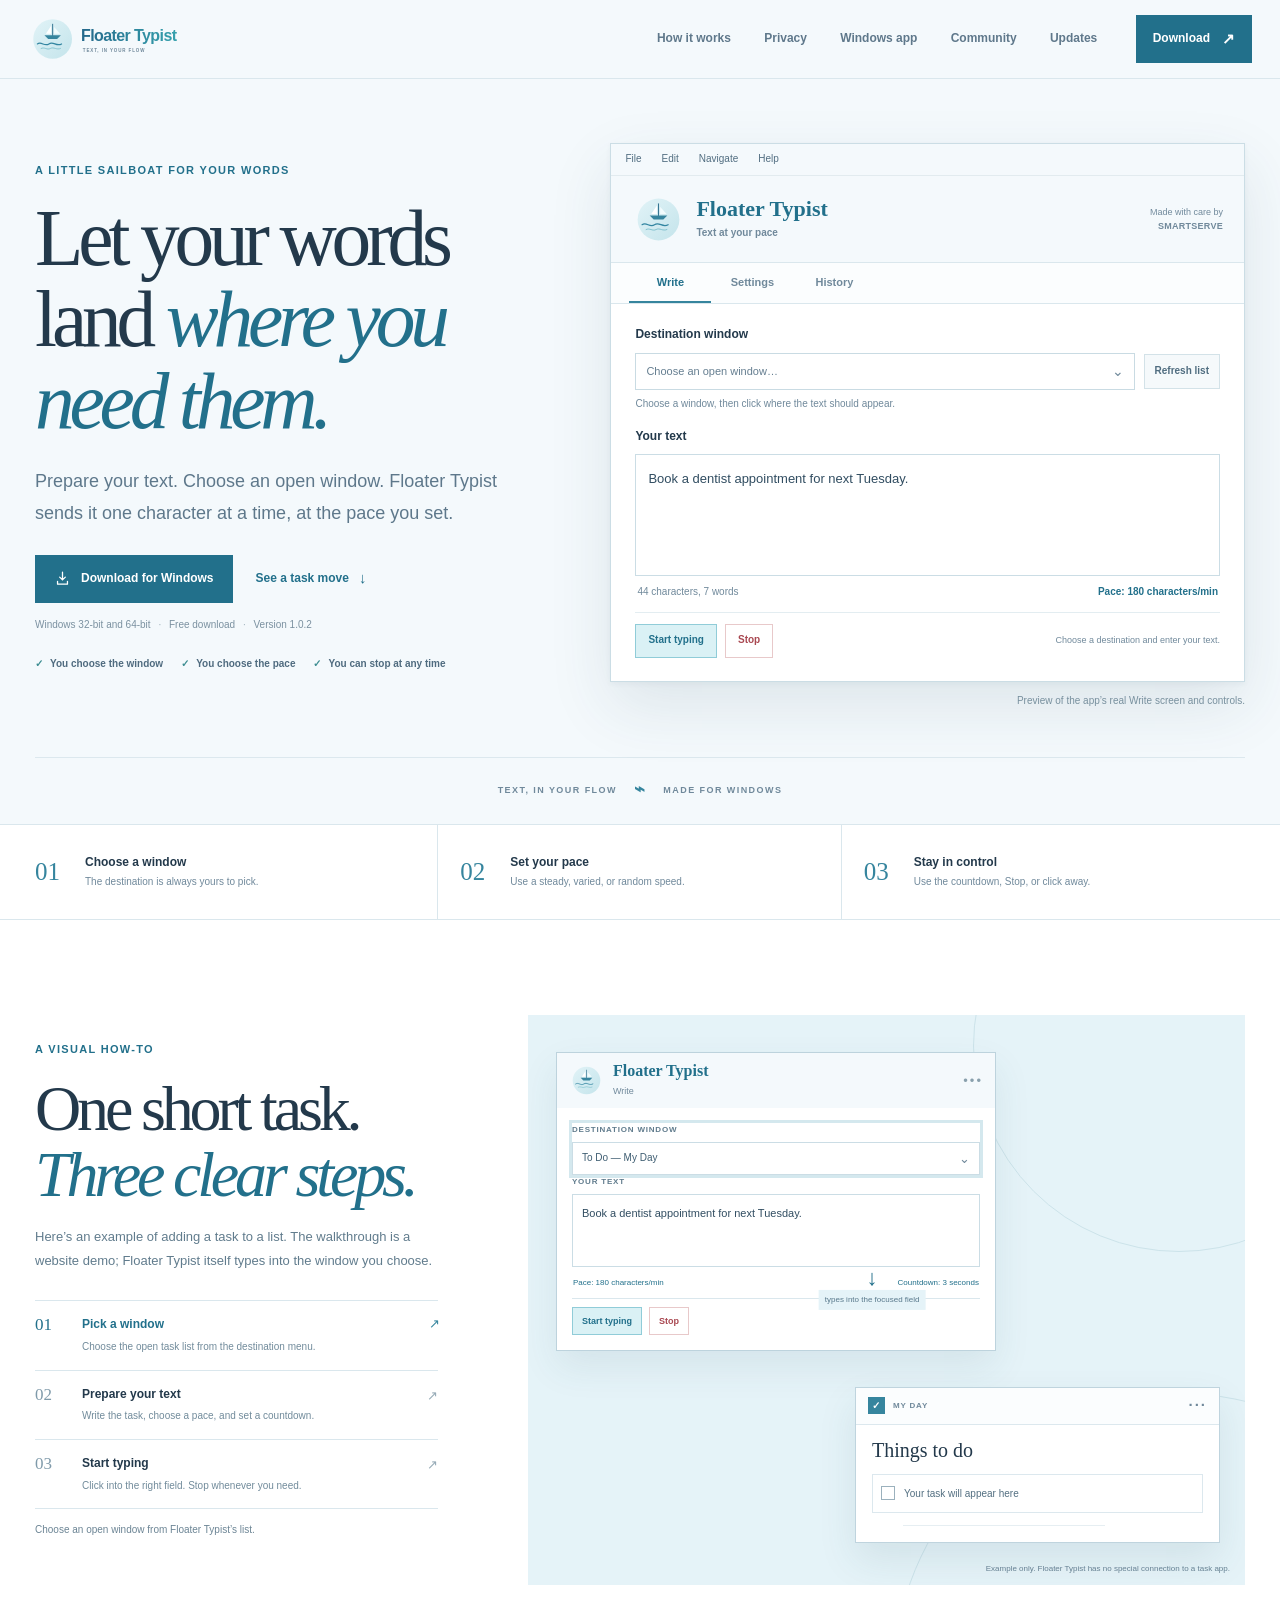
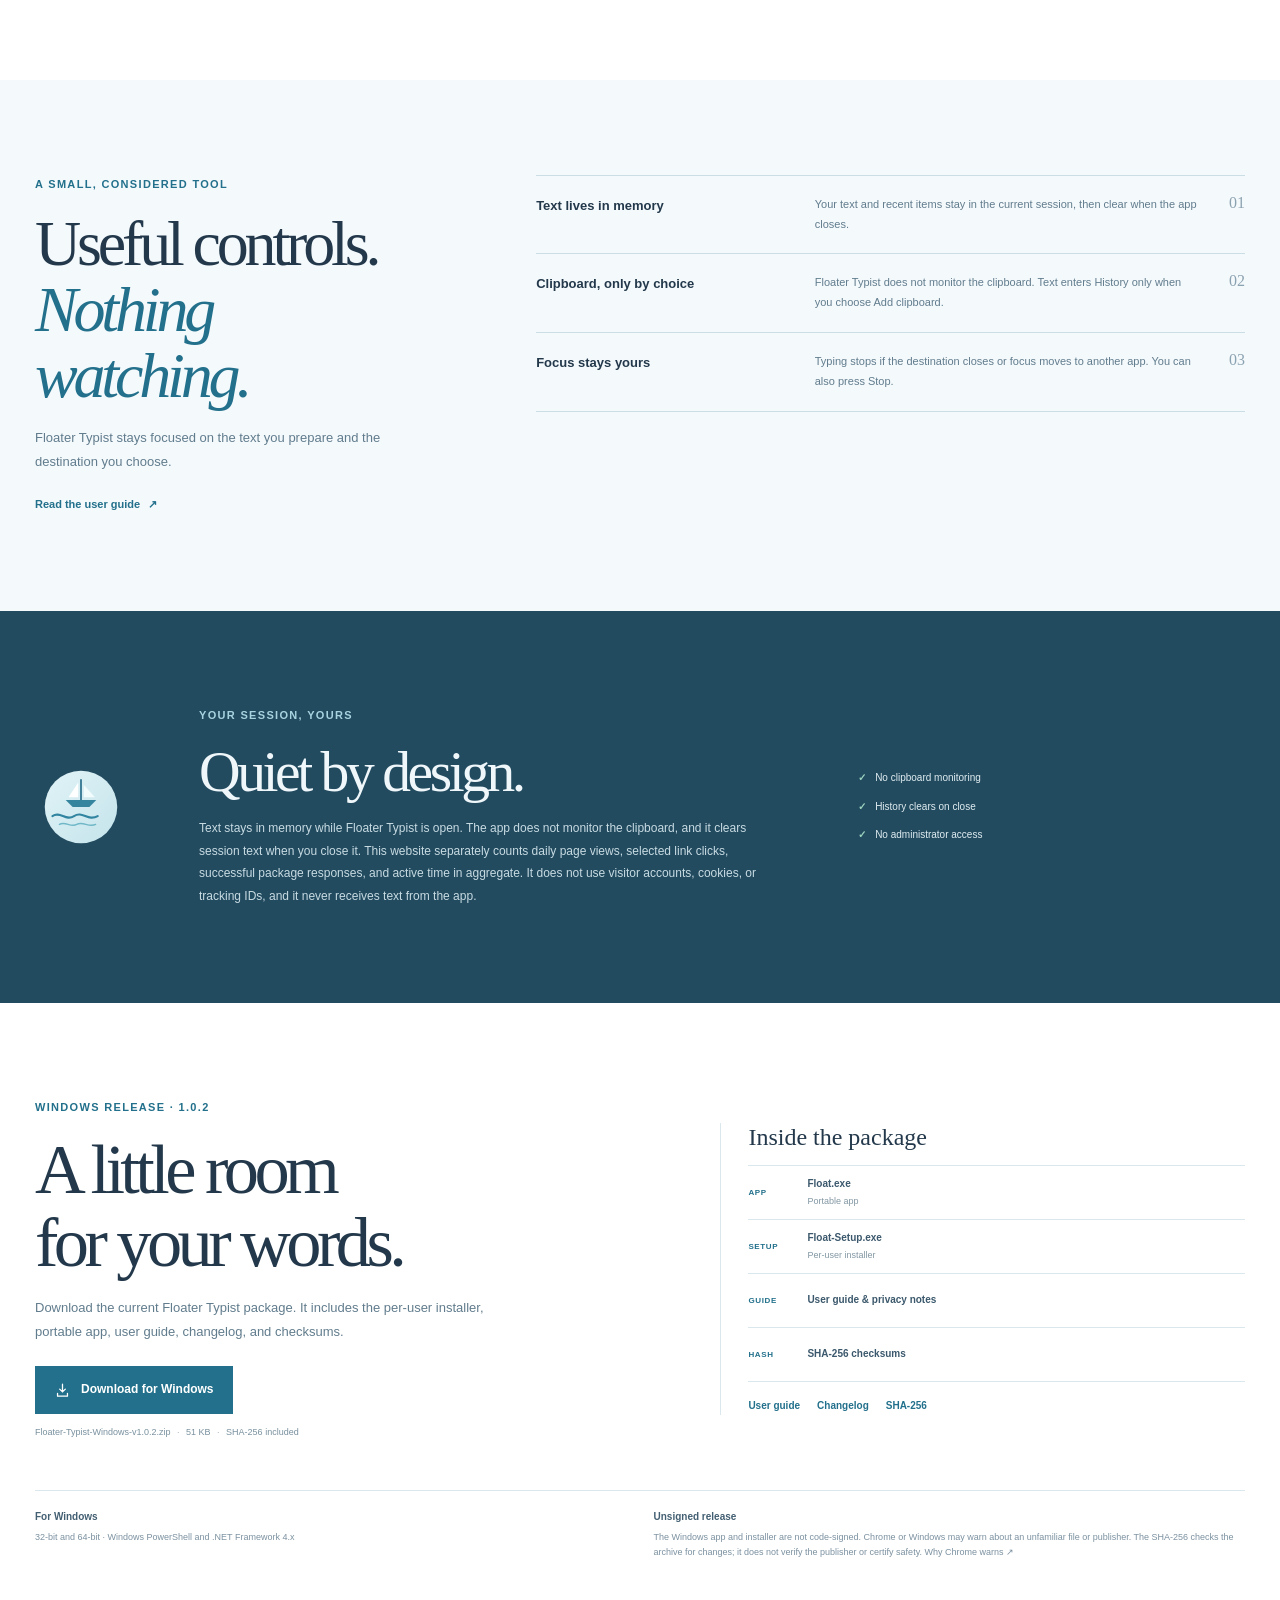
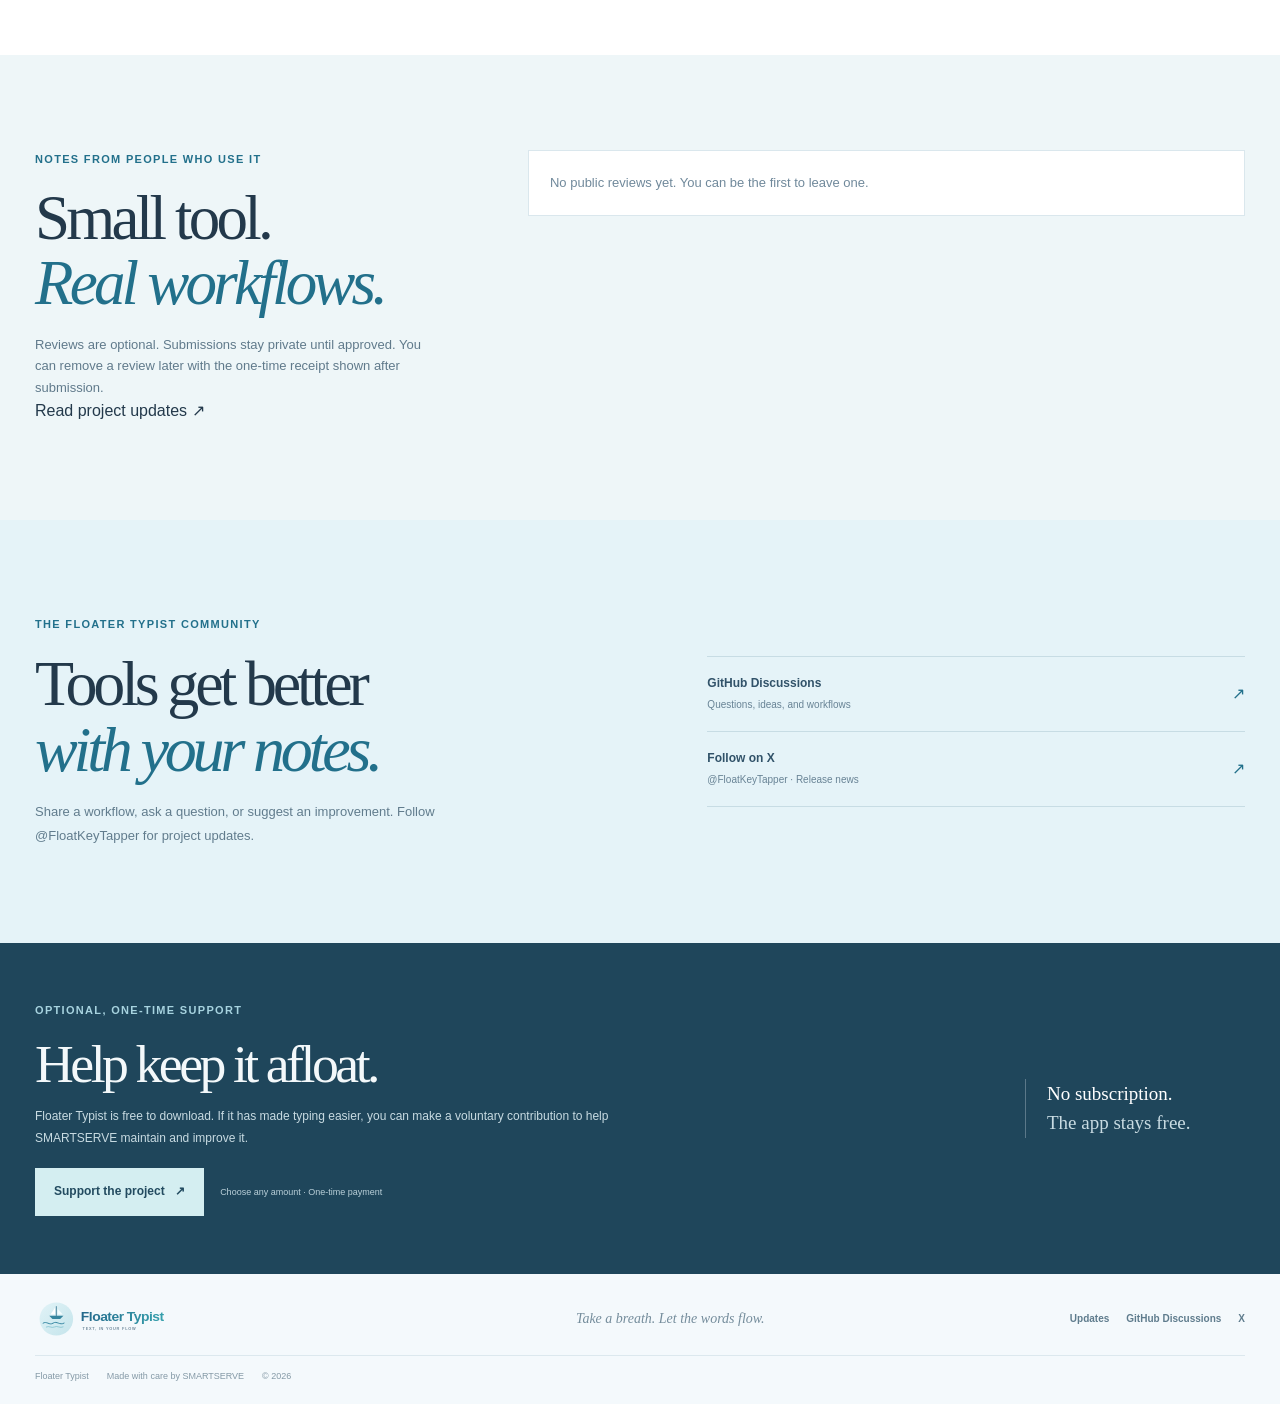
==== commit 4cf9f166: "Add private backend preview and Windows signing preparation" ====
--- a/public/index.html
+++ b/public/index.html
@@ -35,12 +35,14 @@
         <a href="#privacy">Privacy</a>
         <a href="#release">Windows app</a>
         <a href="#community">Community</a>
+        <a href="announcements/">Updates</a>
       </nav>
-      <a class="nav-download" href="downloads/Floater-Typist-Windows-v1.0.2.zip">Download <span aria-hidden="true">↗</span></a>
+      <a class="nav-download" data-track="download-nav" href="downloads/Floater-Typist-Windows-v1.0.2.zip">Download <span aria-hidden="true">↗</span></a>
     </div>
   </header>
 
   <main id="main">
+    <section class="announcement-banner page-width" data-announcement-banner hidden aria-label="Latest announcement"></section>
     <section class="hero" id="top">
       <div class="hero-shell page-width">
         <div class="hero-copy">
@@ -48,7 +50,7 @@
           <h1>Let your words land <em>where you need them.</em></h1>
           <p class="hero-description">Prepare your text. Choose an open window. Floater Typist sends it one character at a time, at the pace you set.</p>
           <div class="hero-actions">
-            <a class="button button-primary" href="downloads/Floater-Typist-Windows-v1.0.2.zip">
+            <a class="button button-primary" data-track="download-hero" href="downloads/Floater-Typist-Windows-v1.0.2.zip">
               <svg viewBox="0 0 24 24" aria-hidden="true"><path d="M12 3v11m0 0 4-4m-4 4-4-4M5 16v4h14v-4"/></svg>
               Download for Windows
             </a>
@@ -157,7 +159,7 @@
         <div class="privacy-copy">
           <p class="section-kicker">Your session, yours</p>
           <h2>Quiet by design.</h2>
-          <p>Text stays in memory while Floater Typist is open. The app does not monitor the clipboard, and it clears session text when you close it.</p>
+          <p>Text stays in memory while Floater Typist is open. The app does not monitor the clipboard, and it clears session text when you close it. This website separately counts daily page views, selected link clicks, successful package responses, and active time in aggregate. It does not use visitor accounts, cookies, or tracking IDs, and it never receives text from the app.</p>
         </div>
         <ul class="privacy-points"><li>No clipboard monitoring</li><li>History clears on close</li><li>No administrator access</li></ul>
       </div>
@@ -169,7 +171,7 @@
           <p class="section-kicker">Windows release · 1.0.2</p>
           <h2>A little room<br>for your words.</h2>
           <p>Download the current Floater Typist package. It includes the per-user installer, portable app, user guide, changelog, and checksums.</p>
-          <a class="button button-primary" href="downloads/Floater-Typist-Windows-v1.0.2.zip"><svg viewBox="0 0 24 24" aria-hidden="true"><path d="M12 3v11m0 0 4-4m-4 4-4-4M5 16v4h14v-4"/></svg>Download for Windows</a>
+          <a class="button button-primary" data-track="download-release" href="downloads/Floater-Typist-Windows-v1.0.2.zip"><svg viewBox="0 0 24 24" aria-hidden="true"><path d="M12 3v11m0 0 4-4m-4 4-4-4M5 16v4h14v-4"/></svg>Download for Windows</a>
           <p class="release-meta">Floater-Typist-Windows-v1.0.2.zip <span>·</span> 51 KB <span>·</span> SHA-256 included</p>
         </div>
         <div class="release-details">
@@ -185,7 +187,43 @@
       </div>
       <div class="compatibility page-width">
         <p><strong>For Windows</strong><span>32-bit and 64-bit · Windows PowerShell and .NET Framework 4.x</span></p>
-        <p><strong>Unsigned release</strong><span>Windows may show a reputation warning after download.</span></p>
+        <p><strong>Unsigned release</strong><span>The Windows app and installer are not code-signed. Chrome or Windows may warn about an unfamiliar file or publisher. The SHA-256 checks the archive for changes; it does not verify the publisher or certify safety. <a href="https://support.google.com/chrome/answer/6261569" target="_blank" rel="noopener noreferrer">Why Chrome warns ↗</a></span></p>
+      </div>
+    </section>
+
+    <section class="reviews-section section-pad" id="reviews">
+      <div class="reviews-shell page-width">
+        <div class="reviews-intro">
+          <p class="section-kicker">Notes from people who use it</p>
+          <h2>Small tool.<br><em>Real workflows.</em></h2>
+          <p>Reviews are optional. Submissions stay private until approved. You can remove a review later with the one-time receipt shown after submission.</p>
+          <a class="inline-link" href="announcements/">Read project updates <span aria-hidden="true">↗</span></a>
+        </div>
+        <div class="reviews-content">
+          <div class="review-list" data-review-list aria-live="polite"><p class="review-empty">Reviews will appear here when people choose to share them.</p></div>
+          <form class="review-form" data-review-form hidden>
+            <h3>Share a review</h3>
+            <label>Rating
+              <select name="rating" required>
+                <option value="">Choose a rating</option><option value="5">5 — Loved it</option><option value="4">4 — Helpful</option><option value="3">3 — Good</option><option value="2">2 — Could improve</option><option value="1">1 — Not for me</option>
+              </select>
+            </label>
+            <label>Name to show <span>(optional)</span><input name="displayName" maxlength="40" autocomplete="nickname" placeholder="Floater Typist user"></label>
+            <label>Your review<textarea name="reviewText" rows="4" maxlength="1200" required></textarea></label>
+            <label class="review-consent"><input type="checkbox" name="publishConsent" required> I agree that this review may be published if approved.</label>
+            <label class="review-trap" aria-hidden="true">Company<input name="company" tabindex="-1" autocomplete="off"></label>
+            <div class="turnstile-slot" data-turnstile-widget></div>
+            <button class="button button-primary" type="submit">Send for review</button>
+            <p class="form-status" data-review-status role="status" aria-live="polite"></p>
+          </form>
+          <form class="review-delete-form" data-review-delete-form hidden>
+            <h3>Remove a review</h3>
+            <label>Review receipt ID<input name="id" required autocomplete="off"></label>
+            <label>One-time removal code<input name="token" required autocomplete="off"></label>
+            <button class="button button-text" type="submit">Remove my review</button>
+            <p class="form-status" data-delete-status role="status" aria-live="polite"></p>
+          </form>
+        </div>
       </div>
     </section>
 
@@ -197,8 +235,8 @@
           <p>Share a workflow, ask a question, or suggest an improvement. Follow @FloatKeyTapper for project updates.</p>
         </div>
         <div class="community-links">
-          <a href="https://github.com/matthiasgoddey-rgb/float-release-site/discussions" target="_blank" rel="noopener noreferrer"><span><strong>GitHub Discussions</strong><small>Questions, ideas, and workflows</small></span><span aria-hidden="true">↗</span></a>
-          <a href="https://x.com/FloatKeyTapper" target="_blank" rel="noopener noreferrer"><span><strong>Follow on X</strong><small>@FloatKeyTapper · Release news</small></span><span aria-hidden="true">↗</span></a>
+          <a data-track="community-github" href="https://github.com/matthiasgoddey-rgb/float-release-site/discussions" target="_blank" rel="noopener noreferrer"><span><strong>GitHub Discussions</strong><small>Questions, ideas, and workflows</small></span><span aria-hidden="true">↗</span></a>
+          <a data-track="community-x" href="https://x.com/FloatKeyTapper" target="_blank" rel="noopener noreferrer"><span><strong>Follow on X</strong><small>@FloatKeyTapper · Release news</small></span><span aria-hidden="true">↗</span></a>
         </div>
       </div>
     </section>
@@ -209,7 +247,7 @@
           <p class="section-kicker">Optional, one-time support</p>
           <h2>Help keep it afloat.</h2>
           <p>Floater Typist is free to download. If it has made typing easier, you can make a voluntary contribution to help SMARTSERVE maintain and improve it.</p>
-          <a class="button button-support" href="https://paystack.shop/pay/epmvv28vrr" target="_blank" rel="noopener noreferrer">Support the project <span aria-hidden="true">↗</span></a>
+          <a class="button button-support" data-track="support-one-time" href="https://paystack.shop/pay/epmvv28vrr" target="_blank" rel="noopener noreferrer">Support the project <span aria-hidden="true">↗</span></a>
           <span class="support-meta">Choose any amount · One-time payment</span>
         </div>
         <p class="support-note"><strong>No subscription.</strong><br>The app stays free.</p>
@@ -221,9 +259,10 @@
     <div class="footer-inner page-width">
       <a class="footer-brand" href="#top" aria-label="Floater Typist home"><img src="assets/Float-logo.svg" alt="" width="182" height="46"></a>
       <p>Take a breath. Let the words flow.</p>
-      <nav class="footer-links" aria-label="Community and social links"><a href="https://github.com/matthiasgoddey-rgb/float-release-site/discussions" target="_blank" rel="noopener noreferrer">GitHub Discussions</a><a href="https://x.com/FloatKeyTapper" target="_blank" rel="noopener noreferrer">X</a></nav>
+      <nav class="footer-links" aria-label="Community and social links"><a href="announcements/">Updates</a><a href="https://github.com/matthiasgoddey-rgb/float-release-site/discussions" target="_blank" rel="noopener noreferrer">GitHub Discussions</a><a href="https://x.com/FloatKeyTapper" target="_blank" rel="noopener noreferrer">X</a></nav>
       <div class="footer-meta"><span>Floater Typist</span><span>Made with care by SMARTSERVE</span><span>© <span data-current-year>2026</span></span></div>
     </div>
   </footer>
 </body>
 </html>
+
--- a/public/styles.css
+++ b/public/styles.css
@@ -350,3 +350,53 @@
   html { scroll-behavior: auto; }
   *,*::before,*::after { transition-duration: .01ms !important; animation-duration: .01ms !important; animation-iteration-count: 1 !important; }
 }
+
+.announcement-banner { display: flex; align-items: center; justify-content: space-between; gap: 24px; margin-top: 22px; padding: 23px 27px; border: 1px solid #ccdee5; background: #fff; box-shadow: 0 10px 30px #23475a0a; }
+.announcement-banner[hidden] { display: none; }
+.announcement-copy .section-kicker { margin-bottom: 7px; }
+.announcement-copy h2 { margin: 0; font: 500 27px/1.15 var(--display); letter-spacing: -.035em; }
+.announcement-copy>p:last-of-type { max-width: 720px; margin: 7px 0 0; color: #5e788b; font-size: 13px; }
+.announcement-copy blockquote { margin: 12px 0 0; color: var(--ink); font: italic 17px/1.45 var(--display); }
+.announcement-source { margin: 4px 0 0; color: var(--muted); font-size: 10px; }
+.reviews-section { background: #eef6f8; }
+.reviews-shell { display: grid; grid-template-columns: minmax(220px, .72fr) minmax(0, 1.28fr); gap: clamp(32px, 7vw, 92px); align-items: start; }
+.reviews-intro h2 { margin: 0; font: 500 clamp(42px, 5vw, 63px)/1.03 var(--display); letter-spacing: -.06em; }
+.reviews-intro h2 em { color: var(--accent-dark); font-weight: 500; }
+.reviews-intro>p:not(.section-kicker) { max-width: 420px; margin: 18px 0 0; color: #607a8b; font-size: 13px; }
+.reviews-content { min-width: 0; }
+.review-list { display: grid; grid-template-columns: repeat(2, minmax(0, 1fr)); gap: 13px; }
+.review-card,.review-empty { margin: 0; padding: 21px; border: 1px solid var(--line); background: #fff; }
+.review-empty { grid-column: 1 / -1; color: var(--muted); font-size: 13px; }
+.review-stars { margin: 0; color: #bd8746; font-size: 15px; letter-spacing: .12em; }
+.review-card blockquote { margin: 12px 0; color: #435d70; font: 17px/1.55 var(--display); }
+.review-byline { margin: 0; color: var(--muted); font-size: 10px; }
+.review-form,.review-delete-form { display: grid; gap: 12px; margin-top: 20px; padding: 20px; border: 1px solid var(--line); background: #fff; }
+.review-form[hidden],.review-delete-form[hidden] { display: none; }
+.review-form h3,.review-delete-form h3 { margin: 0; font: 500 25px/1.2 var(--display); }
+.review-form label,.review-delete-form label { display: grid; gap: 5px; color: #486477; font-size: 11px; font-weight: 700; }
+.review-form label span { display: inline; color: var(--muted); font-weight: 400; }
+.review-form input,.review-form select,.review-form textarea,.review-delete-form input { width: 100%; min-height: 40px; padding: 9px 11px; border: 1px solid #c9dbe3; color: var(--ink); background: #fff; font: 13px/1.5 var(--body); }
+.review-form textarea { resize: vertical; }
+.review-form .review-consent { display: flex; align-items: flex-start; gap: 8px; font-weight: 500; }
+.review-form .review-consent input { width: 16px; min-height: 16px; margin: 2px 0 0; }
+.review-trap { position: absolute; width: 1px; height: 1px; overflow: hidden; clip: rect(0,0,0,0); }
+.turnstile-slot { min-height: 66px; }
+.form-status { margin: 0; color: #466679; font-size: 12px; overflow-wrap: anywhere; }
+.updates-page { min-height: 66vh; padding-top: clamp(56px, 8vw, 105px); padding-bottom: 80px; }
+.updates-page h1 { max-width: 760px; margin: 0; font: 500 clamp(44px, 7vw, 82px)/1.02 var(--display); letter-spacing: -.065em; }
+.updates-lede { max-width: 570px; margin: 18px 0 38px; color: #607a8b; font-size: 16px; }
+.updates-list { display: grid; gap: 15px; }
+.updates-empty,.update-card { margin: 0; padding: clamp(20px, 4vw, 34px); border: 1px solid var(--line); background: #fff; }
+.update-card .section-kicker { margin-bottom: 9px; }
+.update-card h2 { margin: 0; font: 500 clamp(26px, 4vw, 38px)/1.15 var(--display); letter-spacing: -.04em; }
+.update-card time { display: block; margin: 8px 0 14px; color: var(--muted); font-size: 10px; }
+.update-card>p:not(.section-kicker):not(.announcement-source) { max-width: 750px; margin: 0 0 13px; color: #526f82; }
+.update-card blockquote { margin: 17px 0 4px; color: var(--ink); font: italic 20px/1.5 var(--display); }
+.updates-back { margin-top: 25px; }
+
+@media (max-width: 760px) {
+  .announcement-banner { align-items: flex-start; flex-direction: column; margin-top: 13px; padding: 18px; }
+  .reviews-shell { grid-template-columns: 1fr; gap: 28px; }
+}
+@media (max-width: 520px) { .review-list { grid-template-columns: 1fr; } }
+
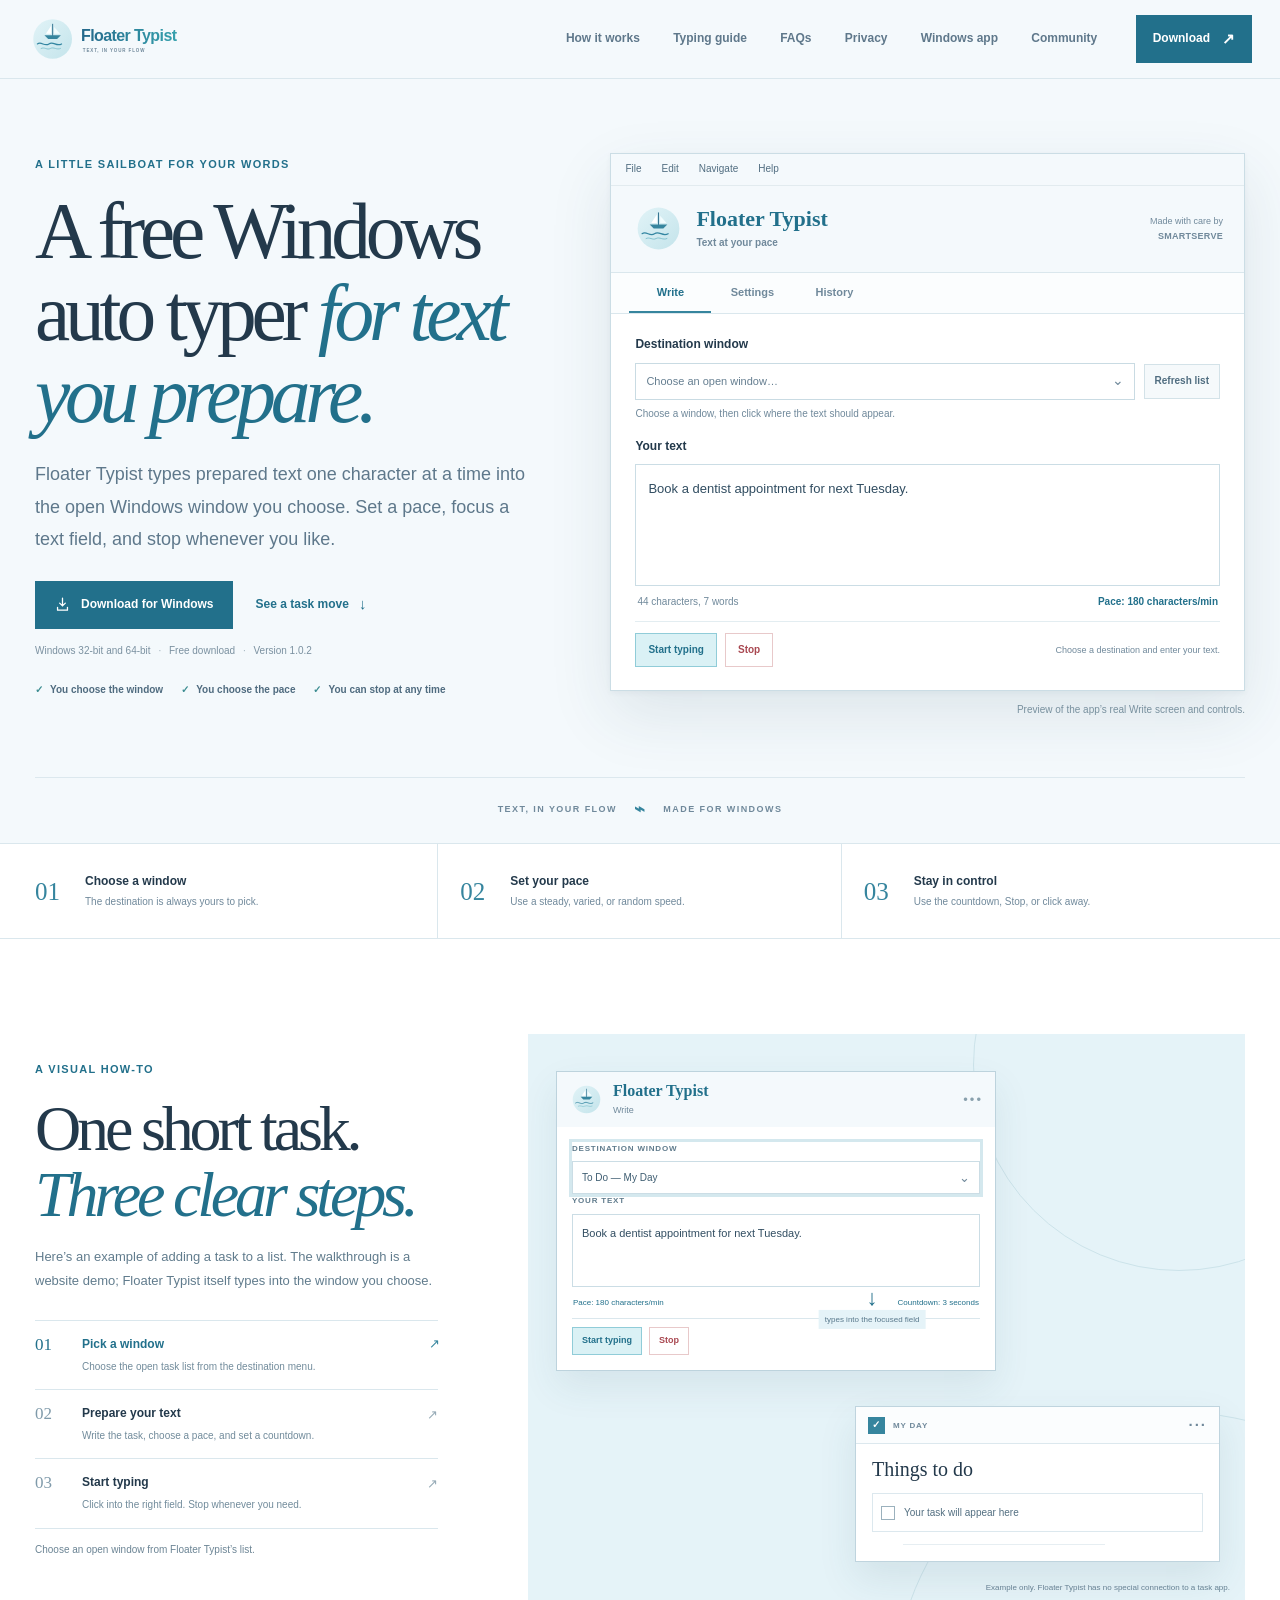
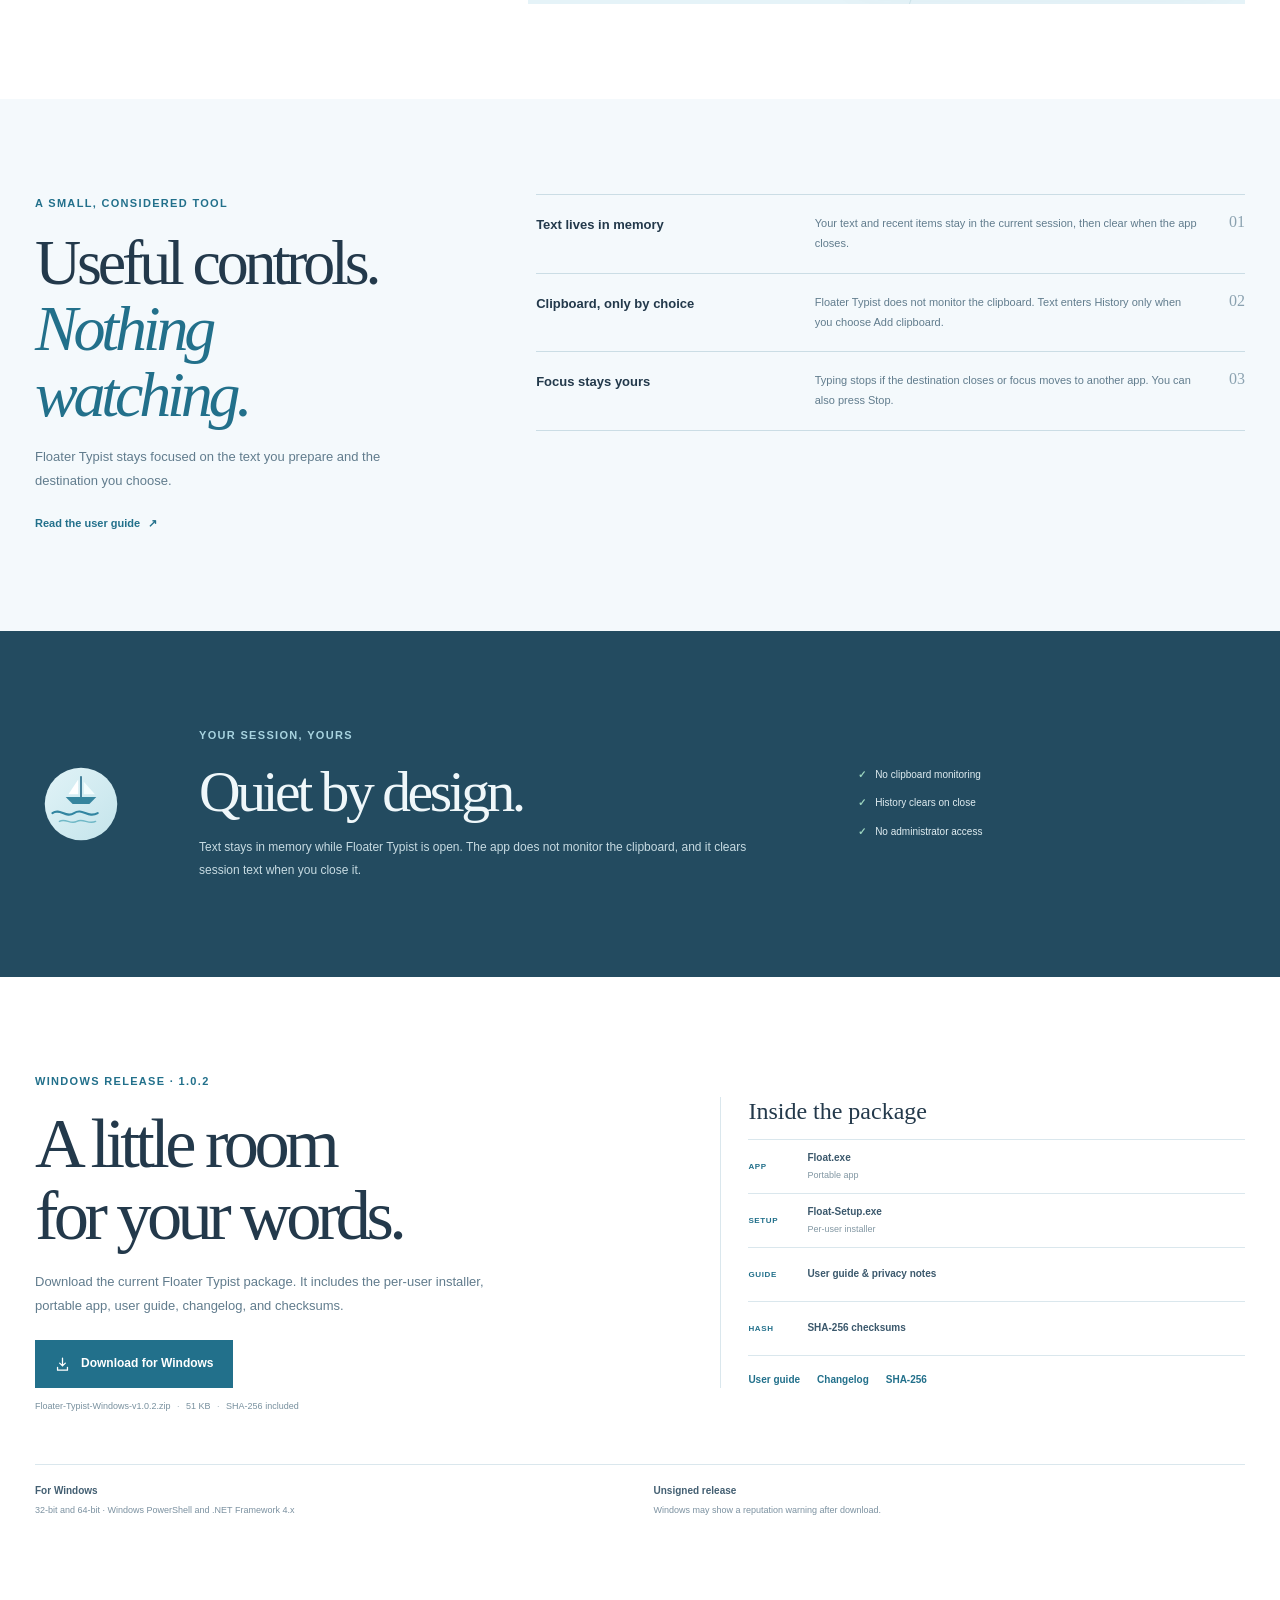
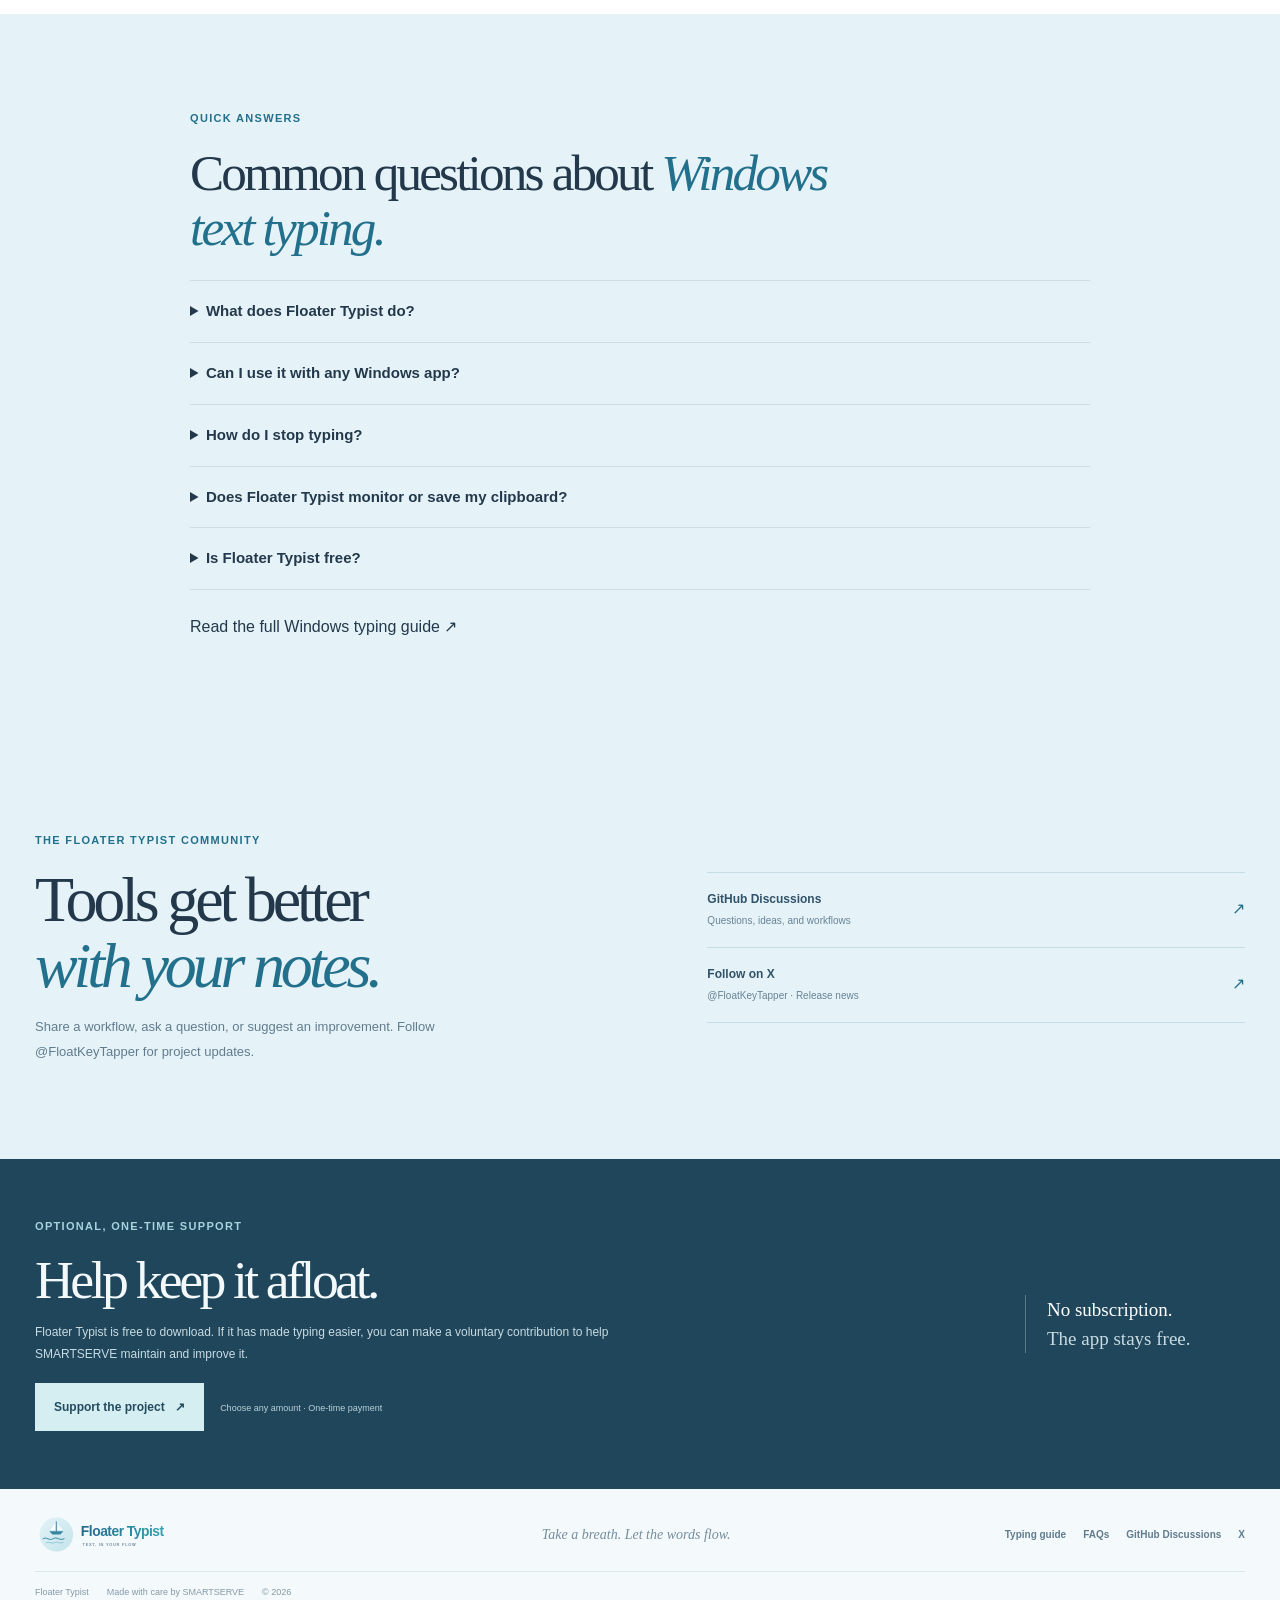
==== commit 8d6bc34a: "Improve Floater Typist search guidance" ====
--- a/public/index.html
+++ b/public/index.html
@@ -4,18 +4,42 @@
   <meta charset="utf-8">
   <meta name="viewport" content="width=device-width, initial-scale=1">
   <meta name="theme-color" content="#f4f9fc">
-  <meta name="description" content="Floater Typist is a small Windows app that types prepared text into the window you choose, at a pace you set.">
+  <meta name="description" content="Type prepared text into a chosen Windows app with Floater Typist, a free Windows auto typer. Set the pace, focus the field, and stop at any time.">
   <link rel="canonical" href="https://floatertypist.store/">
-  <meta property="og:title" content="Floater Typist — Text at your pace">
-  <meta property="og:description" content="Prepare your words, choose an open window, and let Floater Typist type at your pace.">
+  <meta property="og:title" content="Free Windows Auto Typer for Prepared Text | Floater Typist">
+  <meta property="og:description" content="A free Windows auto typer for text you prepare. Choose an open window, set the pace, and stay in control.">
   <meta property="og:type" content="website">
   <meta property="og:site_name" content="Floater Typist">
   <meta property="og:url" content="https://floatertypist.store/">
   <meta name="twitter:card" content="summary">
   <meta name="twitter:site" content="@FloatKeyTapper">
-  <meta name="twitter:title" content="Floater Typist — Text at your pace">
-  <meta name="twitter:description" content="A small Windows app for typing prepared text into the window you choose.">
-  <title>Floater Typist — Text at your pace</title>
+  <meta name="twitter:title" content="Free Windows Auto Typer for Prepared Text | Floater Typist">
+  <meta name="twitter:description" content="Type prepared text into a chosen Windows app with Floater Typist. Set the pace and stop whenever you need.">
+  <title>Free Windows Auto Typer for Prepared Text | Floater Typist</title>
+  <script type="application/ld+json">
+  {
+    "@context": "https://schema.org",
+    "@type": "SoftwareApplication",
+    "name": "Floater Typist",
+    "url": "https://floatertypist.store/",
+    "operatingSystem": "Windows",
+    "applicationCategory": "UtilitiesApplication",
+    "softwareVersion": "1.0.2",
+    "description": "A free Windows auto typer that types text prepared by the user into a chosen open window at a controlled pace.",
+    "downloadUrl": "https://floatertypist.store/downloads/Floater-Typist-Windows-v1.0.2.zip",
+    "offers": {
+      "@type": "Offer",
+      "price": "0",
+      "priceCurrency": "USD"
+    },
+    "featureList": [
+      "Choose an open destination window",
+      "Set a typing pace",
+      "Stop typing at any time",
+      "Session text clears when the app closes"
+    ]
+  }
+  </script>
   <link rel="icon" href="assets/Float.ico" sizes="any">
   <link rel="stylesheet" href="styles.css">
   <script src="script.js" defer></script>
@@ -32,25 +56,25 @@
       </button>
       <nav class="main-nav" id="site-navigation" aria-label="Main navigation">
         <a href="#how">How it works</a>
+        <a href="/guide/">Typing guide</a>
+        <a href="#faq">FAQs</a>
         <a href="#privacy">Privacy</a>
         <a href="#release">Windows app</a>
         <a href="#community">Community</a>
-        <a href="announcements/">Updates</a>
       </nav>
-      <a class="nav-download" data-track="download-nav" href="downloads/Floater-Typist-Windows-v1.0.2.zip">Download <span aria-hidden="true">↗</span></a>
+      <a class="nav-download" href="downloads/Floater-Typist-Windows-v1.0.2.zip">Download <span aria-hidden="true">↗</span></a>
     </div>
   </header>
 
   <main id="main">
-    <section class="announcement-banner page-width" data-announcement-banner hidden aria-label="Latest announcement"></section>
     <section class="hero" id="top">
       <div class="hero-shell page-width">
         <div class="hero-copy">
           <p class="hero-kicker">A little sailboat for your words</p>
-          <h1>Let your words land <em>where you need them.</em></h1>
-          <p class="hero-description">Prepare your text. Choose an open window. Floater Typist sends it one character at a time, at the pace you set.</p>
+          <h1>A free Windows auto typer <em>for text you prepare.</em></h1>
+          <p class="hero-description">Floater Typist types prepared text one character at a time into the open Windows window you choose. Set a pace, focus a text field, and stop whenever you like.</p>
           <div class="hero-actions">
-            <a class="button button-primary" data-track="download-hero" href="downloads/Floater-Typist-Windows-v1.0.2.zip">
+            <a class="button button-primary" href="downloads/Floater-Typist-Windows-v1.0.2.zip">
               <svg viewBox="0 0 24 24" aria-hidden="true"><path d="M12 3v11m0 0 4-4m-4 4-4-4M5 16v4h14v-4"/></svg>
               Download for Windows
             </a>
@@ -159,7 +183,7 @@
         <div class="privacy-copy">
           <p class="section-kicker">Your session, yours</p>
           <h2>Quiet by design.</h2>
-          <p>Text stays in memory while Floater Typist is open. The app does not monitor the clipboard, and it clears session text when you close it. This website separately counts daily page views, selected link clicks, successful package responses, and active time in aggregate. It does not use visitor accounts, cookies, or tracking IDs, and it never receives text from the app.</p>
+          <p>Text stays in memory while Floater Typist is open. The app does not monitor the clipboard, and it clears session text when you close it.</p>
         </div>
         <ul class="privacy-points"><li>No clipboard monitoring</li><li>History clears on close</li><li>No administrator access</li></ul>
       </div>
@@ -171,7 +195,7 @@
           <p class="section-kicker">Windows release · 1.0.2</p>
           <h2>A little room<br>for your words.</h2>
           <p>Download the current Floater Typist package. It includes the per-user installer, portable app, user guide, changelog, and checksums.</p>
-          <a class="button button-primary" data-track="download-release" href="downloads/Floater-Typist-Windows-v1.0.2.zip"><svg viewBox="0 0 24 24" aria-hidden="true"><path d="M12 3v11m0 0 4-4m-4 4-4-4M5 16v4h14v-4"/></svg>Download for Windows</a>
+          <a class="button button-primary" href="downloads/Floater-Typist-Windows-v1.0.2.zip"><svg viewBox="0 0 24 24" aria-hidden="true"><path d="M12 3v11m0 0 4-4m-4 4-4-4M5 16v4h14v-4"/></svg>Download for Windows</a>
           <p class="release-meta">Floater-Typist-Windows-v1.0.2.zip <span>·</span> 51 KB <span>·</span> SHA-256 included</p>
         </div>
         <div class="release-details">
@@ -187,43 +211,22 @@
       </div>
       <div class="compatibility page-width">
         <p><strong>For Windows</strong><span>32-bit and 64-bit · Windows PowerShell and .NET Framework 4.x</span></p>
-        <p><strong>Unsigned release</strong><span>The Windows app and installer are not code-signed. Chrome or Windows may warn about an unfamiliar file or publisher. The SHA-256 checks the archive for changes; it does not verify the publisher or certify safety. <a href="https://support.google.com/chrome/answer/6261569" target="_blank" rel="noopener noreferrer">Why Chrome warns ↗</a></span></p>
-      </div>
-    </section>
-
-    <section class="reviews-section section-pad" id="reviews">
-      <div class="reviews-shell page-width">
-        <div class="reviews-intro">
-          <p class="section-kicker">Notes from people who use it</p>
-          <h2>Small tool.<br><em>Real workflows.</em></h2>
-          <p>Reviews are optional. Submissions stay private until approved. You can remove a review later with the one-time receipt shown after submission.</p>
-          <a class="inline-link" href="announcements/">Read project updates <span aria-hidden="true">↗</span></a>
-        </div>
-        <div class="reviews-content">
-          <div class="review-list" data-review-list aria-live="polite"><p class="review-empty">Reviews will appear here when people choose to share them.</p></div>
-          <form class="review-form" data-review-form hidden>
-            <h3>Share a review</h3>
-            <label>Rating
-              <select name="rating" required>
-                <option value="">Choose a rating</option><option value="5">5 — Loved it</option><option value="4">4 — Helpful</option><option value="3">3 — Good</option><option value="2">2 — Could improve</option><option value="1">1 — Not for me</option>
-              </select>
-            </label>
-            <label>Name to show <span>(optional)</span><input name="displayName" maxlength="40" autocomplete="nickname" placeholder="Floater Typist user"></label>
-            <label>Your review<textarea name="reviewText" rows="4" maxlength="1200" required></textarea></label>
-            <label class="review-consent"><input type="checkbox" name="publishConsent" required> I agree that this review may be published if approved.</label>
-            <label class="review-trap" aria-hidden="true">Company<input name="company" tabindex="-1" autocomplete="off"></label>
-            <div class="turnstile-slot" data-turnstile-widget></div>
-            <button class="button button-primary" type="submit">Send for review</button>
-            <p class="form-status" data-review-status role="status" aria-live="polite"></p>
-          </form>
-          <form class="review-delete-form" data-review-delete-form hidden>
-            <h3>Remove a review</h3>
-            <label>Review receipt ID<input name="id" required autocomplete="off"></label>
-            <label>One-time removal code<input name="token" required autocomplete="off"></label>
-            <button class="button button-text" type="submit">Remove my review</button>
-            <p class="form-status" data-delete-status role="status" aria-live="polite"></p>
-          </form>
-        </div>
+        <p><strong>Unsigned release</strong><span>Windows may show a reputation warning after download.</span></p>
+      </div>
+    </section>
+
+    <section class="guide-faq-section section-pad" id="faq">
+      <div class="guide-faq-shell page-width">
+        <p class="section-kicker">Quick answers</p>
+        <h2>Common questions about <em>Windows text typing.</em></h2>
+        <div class="guide-faq-list">
+          <details><summary>What does Floater Typist do?</summary><p>It types text you prepare into a text field in an open Windows app. You choose the destination window and typing pace.</p></details>
+          <details><summary>Can I use it with any Windows app?</summary><p>It works with apps that accept standard keyboard text input. Open the destination app, choose its window in Floater Typist, and click the intended text field before typing begins. Some apps may block simulated keyboard input.</p></details>
+          <details><summary>How do I stop typing?</summary><p>Press Stop, close the destination window, or move focus to another app. The typing pace and countdown help you get ready before text starts.</p></details>
+          <details><summary>Does Floater Typist monitor or save my clipboard?</summary><p>No. It does not monitor the clipboard. Text enters History only when you choose Add clipboard, and session text clears when the app closes.</p></details>
+          <details><summary>Is Floater Typist free?</summary><p>Yes. Version 1.0.2 is free to download. The current Windows files are unsigned, so Windows or a browser may show a reputation warning. Review the release notes and SHA-256 checksum on the download page.</p></details>
+        </div>
+        <a class="inline-link" href="/guide/">Read the full Windows typing guide <span aria-hidden="true">↗</span></a>
       </div>
     </section>
 
@@ -235,8 +238,8 @@
           <p>Share a workflow, ask a question, or suggest an improvement. Follow @FloatKeyTapper for project updates.</p>
         </div>
         <div class="community-links">
-          <a data-track="community-github" href="https://github.com/matthiasgoddey-rgb/float-release-site/discussions" target="_blank" rel="noopener noreferrer"><span><strong>GitHub Discussions</strong><small>Questions, ideas, and workflows</small></span><span aria-hidden="true">↗</span></a>
-          <a data-track="community-x" href="https://x.com/FloatKeyTapper" target="_blank" rel="noopener noreferrer"><span><strong>Follow on X</strong><small>@FloatKeyTapper · Release news</small></span><span aria-hidden="true">↗</span></a>
+          <a href="https://github.com/matthiasgoddey-rgb/float-release-site/discussions" target="_blank" rel="noopener noreferrer"><span><strong>GitHub Discussions</strong><small>Questions, ideas, and workflows</small></span><span aria-hidden="true">↗</span></a>
+          <a href="https://x.com/FloatKeyTapper" target="_blank" rel="noopener noreferrer"><span><strong>Follow on X</strong><small>@FloatKeyTapper · Release news</small></span><span aria-hidden="true">↗</span></a>
         </div>
       </div>
     </section>
@@ -247,7 +250,7 @@
           <p class="section-kicker">Optional, one-time support</p>
           <h2>Help keep it afloat.</h2>
           <p>Floater Typist is free to download. If it has made typing easier, you can make a voluntary contribution to help SMARTSERVE maintain and improve it.</p>
-          <a class="button button-support" data-track="support-one-time" href="https://paystack.shop/pay/epmvv28vrr" target="_blank" rel="noopener noreferrer">Support the project <span aria-hidden="true">↗</span></a>
+          <a class="button button-support" href="https://paystack.shop/pay/epmvv28vrr" target="_blank" rel="noopener noreferrer">Support the project <span aria-hidden="true">↗</span></a>
           <span class="support-meta">Choose any amount · One-time payment</span>
         </div>
         <p class="support-note"><strong>No subscription.</strong><br>The app stays free.</p>
@@ -259,10 +262,9 @@
     <div class="footer-inner page-width">
       <a class="footer-brand" href="#top" aria-label="Floater Typist home"><img src="assets/Float-logo.svg" alt="" width="182" height="46"></a>
       <p>Take a breath. Let the words flow.</p>
-      <nav class="footer-links" aria-label="Community and social links"><a href="announcements/">Updates</a><a href="https://github.com/matthiasgoddey-rgb/float-release-site/discussions" target="_blank" rel="noopener noreferrer">GitHub Discussions</a><a href="https://x.com/FloatKeyTapper" target="_blank" rel="noopener noreferrer">X</a></nav>
+      <nav class="footer-links" aria-label="Site and community links"><a href="/guide/">Typing guide</a><a href="#faq">FAQs</a><a href="https://github.com/matthiasgoddey-rgb/float-release-site/discussions" target="_blank" rel="noopener noreferrer">GitHub Discussions</a><a href="https://x.com/FloatKeyTapper" target="_blank" rel="noopener noreferrer">X</a></nav>
       <div class="footer-meta"><span>Floater Typist</span><span>Made with care by SMARTSERVE</span><span>© <span data-current-year>2026</span></span></div>
     </div>
   </footer>
 </body>
 </html>
-
--- a/public/styles.css
+++ b/public/styles.css
@@ -351,52 +351,37 @@
   *,*::before,*::after { transition-duration: .01ms !important; animation-duration: .01ms !important; animation-iteration-count: 1 !important; }
 }
 
-.announcement-banner { display: flex; align-items: center; justify-content: space-between; gap: 24px; margin-top: 22px; padding: 23px 27px; border: 1px solid #ccdee5; background: #fff; box-shadow: 0 10px 30px #23475a0a; }
-.announcement-banner[hidden] { display: none; }
-.announcement-copy .section-kicker { margin-bottom: 7px; }
-.announcement-copy h2 { margin: 0; font: 500 27px/1.15 var(--display); letter-spacing: -.035em; }
-.announcement-copy>p:last-of-type { max-width: 720px; margin: 7px 0 0; color: #5e788b; font-size: 13px; }
-.announcement-copy blockquote { margin: 12px 0 0; color: var(--ink); font: italic 17px/1.45 var(--display); }
-.announcement-source { margin: 4px 0 0; color: var(--muted); font-size: 10px; }
-.reviews-section { background: #eef6f8; }
-.reviews-shell { display: grid; grid-template-columns: minmax(220px, .72fr) minmax(0, 1.28fr); gap: clamp(32px, 7vw, 92px); align-items: start; }
-.reviews-intro h2 { margin: 0; font: 500 clamp(42px, 5vw, 63px)/1.03 var(--display); letter-spacing: -.06em; }
-.reviews-intro h2 em { color: var(--accent-dark); font-weight: 500; }
-.reviews-intro>p:not(.section-kicker) { max-width: 420px; margin: 18px 0 0; color: #607a8b; font-size: 13px; }
-.reviews-content { min-width: 0; }
-.review-list { display: grid; grid-template-columns: repeat(2, minmax(0, 1fr)); gap: 13px; }
-.review-card,.review-empty { margin: 0; padding: 21px; border: 1px solid var(--line); background: #fff; }
-.review-empty { grid-column: 1 / -1; color: var(--muted); font-size: 13px; }
-.review-stars { margin: 0; color: #bd8746; font-size: 15px; letter-spacing: .12em; }
-.review-card blockquote { margin: 12px 0; color: #435d70; font: 17px/1.55 var(--display); }
-.review-byline { margin: 0; color: var(--muted); font-size: 10px; }
-.review-form,.review-delete-form { display: grid; gap: 12px; margin-top: 20px; padding: 20px; border: 1px solid var(--line); background: #fff; }
-.review-form[hidden],.review-delete-form[hidden] { display: none; }
-.review-form h3,.review-delete-form h3 { margin: 0; font: 500 25px/1.2 var(--display); }
-.review-form label,.review-delete-form label { display: grid; gap: 5px; color: #486477; font-size: 11px; font-weight: 700; }
-.review-form label span { display: inline; color: var(--muted); font-weight: 400; }
-.review-form input,.review-form select,.review-form textarea,.review-delete-form input { width: 100%; min-height: 40px; padding: 9px 11px; border: 1px solid #c9dbe3; color: var(--ink); background: #fff; font: 13px/1.5 var(--body); }
-.review-form textarea { resize: vertical; }
-.review-form .review-consent { display: flex; align-items: flex-start; gap: 8px; font-weight: 500; }
-.review-form .review-consent input { width: 16px; min-height: 16px; margin: 2px 0 0; }
-.review-trap { position: absolute; width: 1px; height: 1px; overflow: hidden; clip: rect(0,0,0,0); }
-.turnstile-slot { min-height: 66px; }
-.form-status { margin: 0; color: #466679; font-size: 12px; overflow-wrap: anywhere; }
-.updates-page { min-height: 66vh; padding-top: clamp(56px, 8vw, 105px); padding-bottom: 80px; }
-.updates-page h1 { max-width: 760px; margin: 0; font: 500 clamp(44px, 7vw, 82px)/1.02 var(--display); letter-spacing: -.065em; }
-.updates-lede { max-width: 570px; margin: 18px 0 38px; color: #607a8b; font-size: 16px; }
-.updates-list { display: grid; gap: 15px; }
-.updates-empty,.update-card { margin: 0; padding: clamp(20px, 4vw, 34px); border: 1px solid var(--line); background: #fff; }
-.update-card .section-kicker { margin-bottom: 9px; }
-.update-card h2 { margin: 0; font: 500 clamp(26px, 4vw, 38px)/1.15 var(--display); letter-spacing: -.04em; }
-.update-card time { display: block; margin: 8px 0 14px; color: var(--muted); font-size: 10px; }
-.update-card>p:not(.section-kicker):not(.announcement-source) { max-width: 750px; margin: 0 0 13px; color: #526f82; }
-.update-card blockquote { margin: 17px 0 4px; color: var(--ink); font: italic 20px/1.5 var(--display); }
-.updates-back { margin-top: 25px; }
-
-@media (max-width: 760px) {
-  .announcement-banner { align-items: flex-start; flex-direction: column; margin-top: 13px; padding: 18px; }
-  .reviews-shell { grid-template-columns: 1fr; gap: 28px; }
-}
-@media (max-width: 520px) { .review-list { grid-template-columns: 1fr; } }
-
+/* Search guide and concise answers */
+.guide-faq-section { background: var(--ice); }
+.guide-faq-shell { max-width: 900px; }
+.guide-faq-shell h2 { max-width: 680px; margin: 0 0 25px; font: 500 clamp(34px, 4vw, 52px)/1.08 var(--display); letter-spacing: -.055em; }
+.guide-faq-shell h2 em,.guide-hero h1 em { color: var(--accent-dark); font-weight: 500; }
+.guide-faq-list { border-top: 1px solid #cddde3; margin-bottom: 24px; }
+.guide-faq-list details,.guide-faq details { border-bottom: 1px solid #cddde3; padding: 18px 0; }
+.guide-faq-list summary,.guide-faq summary { cursor: pointer; color: var(--ink); font-size: 15px; font-weight: 700; }
+.guide-faq-list details p,.guide-faq details p { max-width: 720px; margin: 11px 0 0; color: #5e788b; font-size: 13px; line-height: 1.8; }
+.guide-main { background: var(--paper); }
+.guide-hero { padding: clamp(62px, 9vw, 120px) 0 60px; background: var(--ice); }
+.guide-hero-inner { max-width: 920px; }
+.guide-hero h1 { max-width: 820px; margin: 0; color: var(--ink); font: 500 clamp(43px, 7vw, 78px)/1.01 var(--display); letter-spacing: -.065em; }
+.guide-lede { max-width: 700px; margin: 23px 0 26px; color: #587386; font-size: clamp(16px, 1.7vw, 19px); line-height: 1.75; }
+.guide-meta { margin: 17px 0 0; color: #627c8d; font-size: 12px; }
+.guide-article { max-width: 900px; padding-top: 55px; padding-bottom: 90px; }
+.guide-article section { margin: 0 0 43px; }
+.guide-article h2 { margin: 0 0 13px; font: 500 clamp(27px, 3vw, 36px)/1.15 var(--display); letter-spacing: -.04em; color: var(--ink); }
+.guide-article p,.guide-steps span { color: #5e788b; font-size: 15px; line-height: 1.85; }
+.guide-article p { margin: 0 0 14px; }
+.guide-article a { color: var(--accent-dark); text-underline-offset: 3px; }
+.guide-steps { display: grid; gap: 14px; padding-left: 24px; }
+.guide-steps li { padding-left: 5px; color: var(--ink); }
+.guide-steps strong,.guide-steps span { display: block; }
+.guide-steps strong { margin-bottom: 3px; }
+.guide-release-note { padding: 24px; border: 1px solid #d1e1e6; border-radius: 15px; background: #edf5f7; }
+.guide-faq { padding-top: 3px; }
+.guide-back { padding-top: 9px; }
+@media (max-width: 680px) {
+  .guide-hero { padding: 58px 0 42px; }
+  .guide-article { padding-top: 42px; padding-bottom: 65px; }
+  .guide-article p,.guide-steps span { font-size: 14px; }
+  .guide-release-note { padding: 19px; }
+}
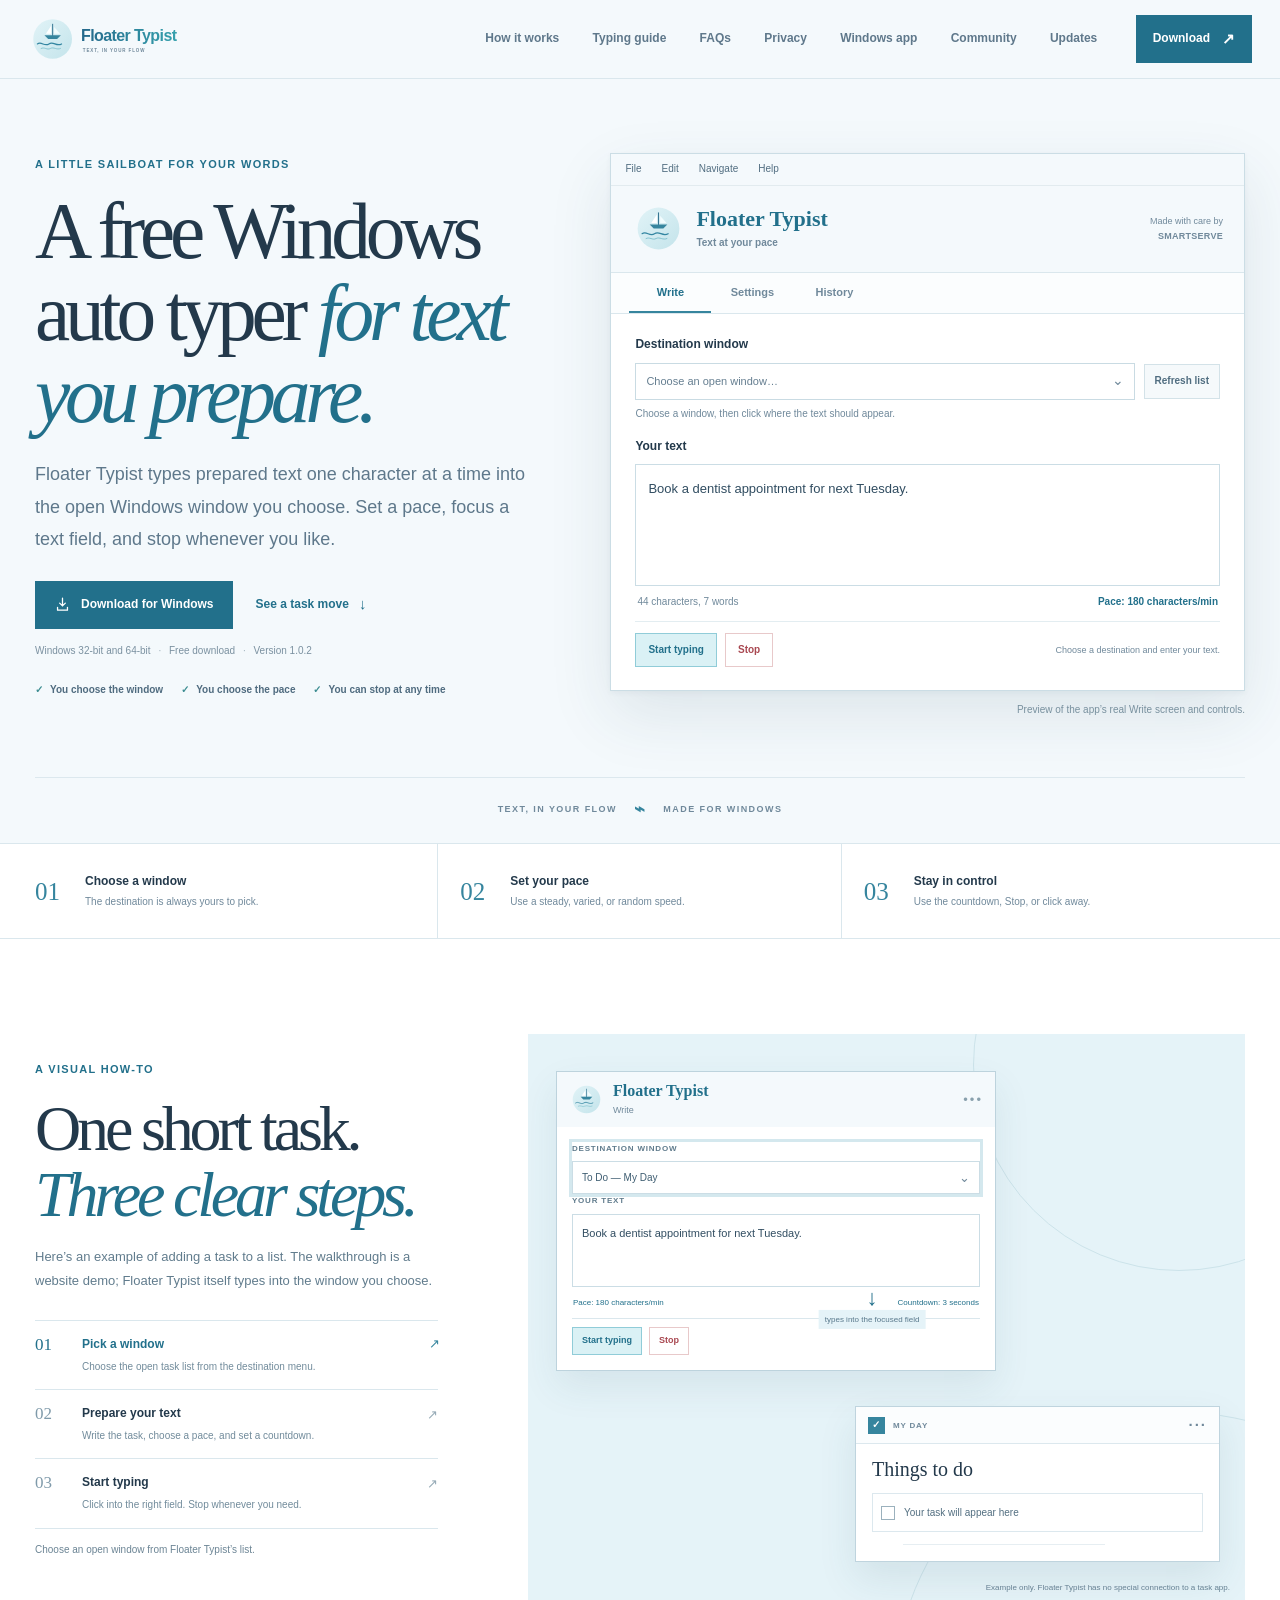
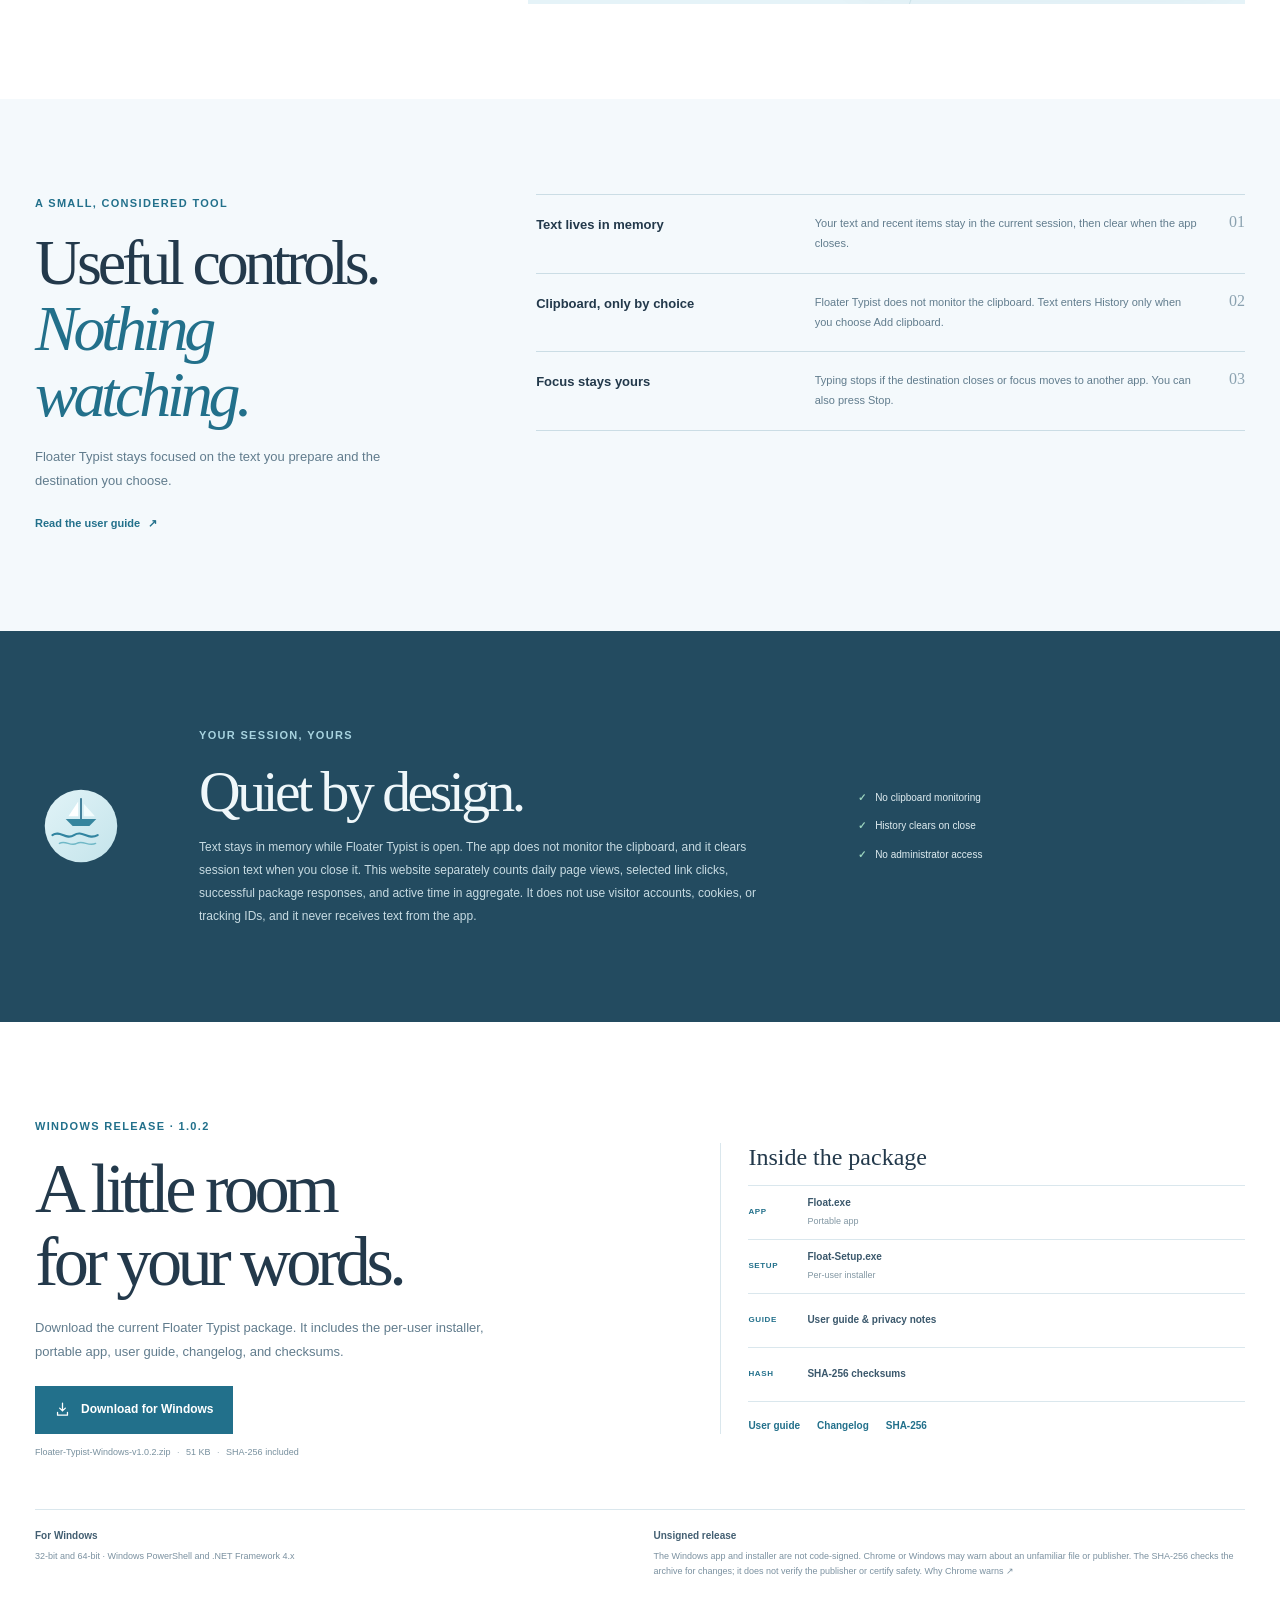
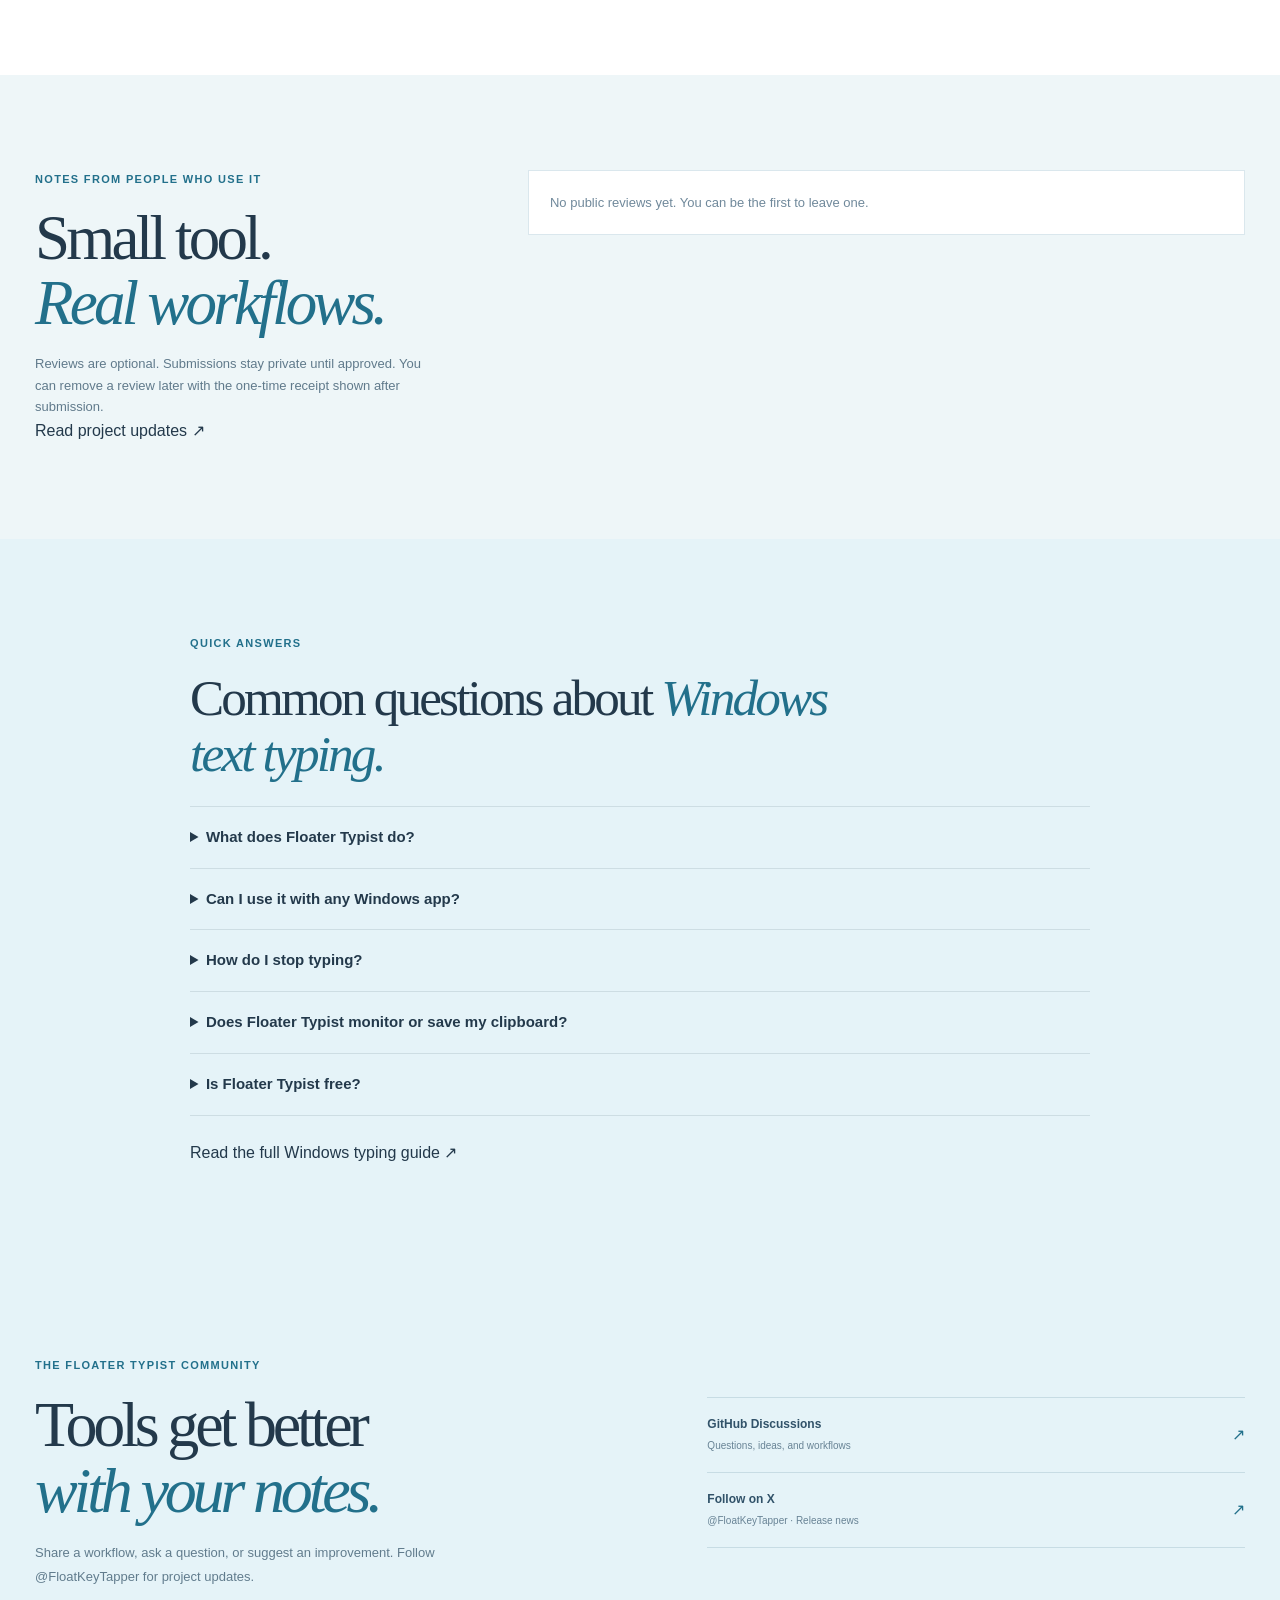
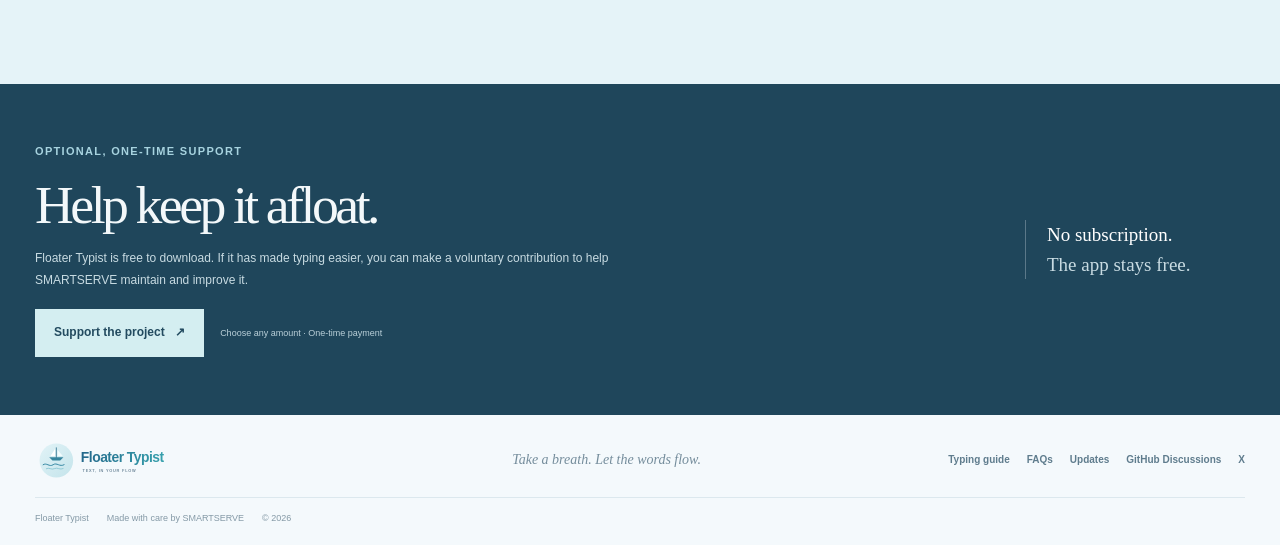
==== commit d8e70fae: "Add owner-only admin console link and merge SEO updates" ====
--- a/public/index.html
+++ b/public/index.html
@@ -27,17 +27,8 @@
     "softwareVersion": "1.0.2",
     "description": "A free Windows auto typer that types text prepared by the user into a chosen open window at a controlled pace.",
     "downloadUrl": "https://floatertypist.store/downloads/Floater-Typist-Windows-v1.0.2.zip",
-    "offers": {
-      "@type": "Offer",
-      "price": "0",
-      "priceCurrency": "USD"
-    },
-    "featureList": [
-      "Choose an open destination window",
-      "Set a typing pace",
-      "Stop typing at any time",
-      "Session text clears when the app closes"
-    ]
+    "offers": { "@type": "Offer", "price": "0", "priceCurrency": "USD" },
+    "featureList": ["Choose an open destination window", "Set a typing pace", "Stop typing at any time", "Session text clears when the app closes"]
   }
   </script>
   <link rel="icon" href="assets/Float.ico" sizes="any">
@@ -61,12 +52,14 @@
         <a href="#privacy">Privacy</a>
         <a href="#release">Windows app</a>
         <a href="#community">Community</a>
+        <a href="announcements/">Updates</a>
       </nav>
-      <a class="nav-download" href="downloads/Floater-Typist-Windows-v1.0.2.zip">Download <span aria-hidden="true">↗</span></a>
+      <a class="nav-download" data-track="download-nav" href="downloads/Floater-Typist-Windows-v1.0.2.zip">Download <span aria-hidden="true">↗</span></a>
     </div>
   </header>
 
   <main id="main">
+    <section class="announcement-banner page-width" data-announcement-banner hidden aria-label="Latest announcement"></section>
     <section class="hero" id="top">
       <div class="hero-shell page-width">
         <div class="hero-copy">
@@ -74,7 +67,7 @@
           <h1>A free Windows auto typer <em>for text you prepare.</em></h1>
           <p class="hero-description">Floater Typist types prepared text one character at a time into the open Windows window you choose. Set a pace, focus a text field, and stop whenever you like.</p>
           <div class="hero-actions">
-            <a class="button button-primary" href="downloads/Floater-Typist-Windows-v1.0.2.zip">
+            <a class="button button-primary" data-track="download-hero" href="downloads/Floater-Typist-Windows-v1.0.2.zip">
               <svg viewBox="0 0 24 24" aria-hidden="true"><path d="M12 3v11m0 0 4-4m-4 4-4-4M5 16v4h14v-4"/></svg>
               Download for Windows
             </a>
@@ -183,7 +176,7 @@
         <div class="privacy-copy">
           <p class="section-kicker">Your session, yours</p>
           <h2>Quiet by design.</h2>
-          <p>Text stays in memory while Floater Typist is open. The app does not monitor the clipboard, and it clears session text when you close it.</p>
+          <p>Text stays in memory while Floater Typist is open. The app does not monitor the clipboard, and it clears session text when you close it. This website separately counts daily page views, selected link clicks, successful package responses, and active time in aggregate. It does not use visitor accounts, cookies, or tracking IDs, and it never receives text from the app.</p>
         </div>
         <ul class="privacy-points"><li>No clipboard monitoring</li><li>History clears on close</li><li>No administrator access</li></ul>
       </div>
@@ -195,7 +188,7 @@
           <p class="section-kicker">Windows release · 1.0.2</p>
           <h2>A little room<br>for your words.</h2>
           <p>Download the current Floater Typist package. It includes the per-user installer, portable app, user guide, changelog, and checksums.</p>
-          <a class="button button-primary" href="downloads/Floater-Typist-Windows-v1.0.2.zip"><svg viewBox="0 0 24 24" aria-hidden="true"><path d="M12 3v11m0 0 4-4m-4 4-4-4M5 16v4h14v-4"/></svg>Download for Windows</a>
+          <a class="button button-primary" data-track="download-release" href="downloads/Floater-Typist-Windows-v1.0.2.zip"><svg viewBox="0 0 24 24" aria-hidden="true"><path d="M12 3v11m0 0 4-4m-4 4-4-4M5 16v4h14v-4"/></svg>Download for Windows</a>
           <p class="release-meta">Floater-Typist-Windows-v1.0.2.zip <span>·</span> 51 KB <span>·</span> SHA-256 included</p>
         </div>
         <div class="release-details">
@@ -211,7 +204,43 @@
       </div>
       <div class="compatibility page-width">
         <p><strong>For Windows</strong><span>32-bit and 64-bit · Windows PowerShell and .NET Framework 4.x</span></p>
-        <p><strong>Unsigned release</strong><span>Windows may show a reputation warning after download.</span></p>
+        <p><strong>Unsigned release</strong><span>The Windows app and installer are not code-signed. Chrome or Windows may warn about an unfamiliar file or publisher. The SHA-256 checks the archive for changes; it does not verify the publisher or certify safety. <a href="https://support.google.com/chrome/answer/6261569" target="_blank" rel="noopener noreferrer">Why Chrome warns ↗</a></span></p>
+      </div>
+    </section>
+
+    <section class="reviews-section section-pad" id="reviews">
+      <div class="reviews-shell page-width">
+        <div class="reviews-intro">
+          <p class="section-kicker">Notes from people who use it</p>
+          <h2>Small tool.<br><em>Real workflows.</em></h2>
+          <p>Reviews are optional. Submissions stay private until approved. You can remove a review later with the one-time receipt shown after submission.</p>
+          <a class="inline-link" href="announcements/">Read project updates <span aria-hidden="true">↗</span></a>
+        </div>
+        <div class="reviews-content">
+          <div class="review-list" data-review-list aria-live="polite"><p class="review-empty">Reviews will appear here when people choose to share them.</p></div>
+          <form class="review-form" data-review-form hidden>
+            <h3>Share a review</h3>
+            <label>Rating
+              <select name="rating" required>
+                <option value="">Choose a rating</option><option value="5">5 — Loved it</option><option value="4">4 — Helpful</option><option value="3">3 — Good</option><option value="2">2 — Could improve</option><option value="1">1 — Not for me</option>
+              </select>
+            </label>
+            <label>Name to show <span>(optional)</span><input name="displayName" maxlength="40" autocomplete="nickname" placeholder="Floater Typist user"></label>
+            <label>Your review<textarea name="reviewText" rows="4" maxlength="1200" required></textarea></label>
+            <label class="review-consent"><input type="checkbox" name="publishConsent" required> I agree that this review may be published if approved.</label>
+            <label class="review-trap" aria-hidden="true">Company<input name="company" tabindex="-1" autocomplete="off"></label>
+            <div class="turnstile-slot" data-turnstile-widget></div>
+            <button class="button button-primary" type="submit">Send for review</button>
+            <p class="form-status" data-review-status role="status" aria-live="polite"></p>
+          </form>
+          <form class="review-delete-form" data-review-delete-form hidden>
+            <h3>Remove a review</h3>
+            <label>Review receipt ID<input name="id" required autocomplete="off"></label>
+            <label>One-time removal code<input name="token" required autocomplete="off"></label>
+            <button class="button button-text" type="submit">Remove my review</button>
+            <p class="form-status" data-delete-status role="status" aria-live="polite"></p>
+          </form>
+        </div>
       </div>
     </section>
 
@@ -238,8 +267,8 @@
           <p>Share a workflow, ask a question, or suggest an improvement. Follow @FloatKeyTapper for project updates.</p>
         </div>
         <div class="community-links">
-          <a href="https://github.com/matthiasgoddey-rgb/float-release-site/discussions" target="_blank" rel="noopener noreferrer"><span><strong>GitHub Discussions</strong><small>Questions, ideas, and workflows</small></span><span aria-hidden="true">↗</span></a>
-          <a href="https://x.com/FloatKeyTapper" target="_blank" rel="noopener noreferrer"><span><strong>Follow on X</strong><small>@FloatKeyTapper · Release news</small></span><span aria-hidden="true">↗</span></a>
+          <a data-track="community-github" href="https://github.com/matthiasgoddey-rgb/float-release-site/discussions" target="_blank" rel="noopener noreferrer"><span><strong>GitHub Discussions</strong><small>Questions, ideas, and workflows</small></span><span aria-hidden="true">↗</span></a>
+          <a data-track="community-x" href="https://x.com/FloatKeyTapper" target="_blank" rel="noopener noreferrer"><span><strong>Follow on X</strong><small>@FloatKeyTapper · Release news</small></span><span aria-hidden="true">↗</span></a>
         </div>
       </div>
     </section>
@@ -250,7 +279,7 @@
           <p class="section-kicker">Optional, one-time support</p>
           <h2>Help keep it afloat.</h2>
           <p>Floater Typist is free to download. If it has made typing easier, you can make a voluntary contribution to help SMARTSERVE maintain and improve it.</p>
-          <a class="button button-support" href="https://paystack.shop/pay/epmvv28vrr" target="_blank" rel="noopener noreferrer">Support the project <span aria-hidden="true">↗</span></a>
+          <a class="button button-support" data-track="support-one-time" href="https://paystack.shop/pay/epmvv28vrr" target="_blank" rel="noopener noreferrer">Support the project <span aria-hidden="true">↗</span></a>
           <span class="support-meta">Choose any amount · One-time payment</span>
         </div>
         <p class="support-note"><strong>No subscription.</strong><br>The app stays free.</p>
@@ -262,9 +291,10 @@
     <div class="footer-inner page-width">
       <a class="footer-brand" href="#top" aria-label="Floater Typist home"><img src="assets/Float-logo.svg" alt="" width="182" height="46"></a>
       <p>Take a breath. Let the words flow.</p>
-      <nav class="footer-links" aria-label="Site and community links"><a href="/guide/">Typing guide</a><a href="#faq">FAQs</a><a href="https://github.com/matthiasgoddey-rgb/float-release-site/discussions" target="_blank" rel="noopener noreferrer">GitHub Discussions</a><a href="https://x.com/FloatKeyTapper" target="_blank" rel="noopener noreferrer">X</a></nav>
+      <nav class="footer-links" aria-label="Site and community links"><a href="/guide/">Typing guide</a><a href="#faq">FAQs</a><a href="announcements/">Updates</a><a data-admin-only-link hidden href="/admin/">Admin console</a><a href="https://github.com/matthiasgoddey-rgb/float-release-site/discussions" target="_blank" rel="noopener noreferrer">GitHub Discussions</a><a href="https://x.com/FloatKeyTapper" target="_blank" rel="noopener noreferrer">X</a></nav>
       <div class="footer-meta"><span>Floater Typist</span><span>Made with care by SMARTSERVE</span><span>© <span data-current-year>2026</span></span></div>
     </div>
   </footer>
 </body>
 </html>
+
--- a/public/styles.css
+++ b/public/styles.css
@@ -351,6 +351,56 @@
   *,*::before,*::after { transition-duration: .01ms !important; animation-duration: .01ms !important; animation-iteration-count: 1 !important; }
 }
 
+.announcement-banner { display: flex; align-items: center; justify-content: space-between; gap: 24px; margin-top: 22px; padding: 23px 27px; border: 1px solid #ccdee5; background: #fff; box-shadow: 0 10px 30px #23475a0a; }
+.announcement-banner[hidden] { display: none; }
+.announcement-copy .section-kicker { margin-bottom: 7px; }
+.announcement-copy h2 { margin: 0; font: 500 27px/1.15 var(--display); letter-spacing: -.035em; }
+.announcement-copy>p:last-of-type { max-width: 720px; margin: 7px 0 0; color: #5e788b; font-size: 13px; }
+.announcement-copy blockquote { margin: 12px 0 0; color: var(--ink); font: italic 17px/1.45 var(--display); }
+.announcement-source { margin: 4px 0 0; color: var(--muted); font-size: 10px; }
+.reviews-section { background: #eef6f8; }
+.reviews-shell { display: grid; grid-template-columns: minmax(220px, .72fr) minmax(0, 1.28fr); gap: clamp(32px, 7vw, 92px); align-items: start; }
+.reviews-intro h2 { margin: 0; font: 500 clamp(42px, 5vw, 63px)/1.03 var(--display); letter-spacing: -.06em; }
+.reviews-intro h2 em { color: var(--accent-dark); font-weight: 500; }
+.reviews-intro>p:not(.section-kicker) { max-width: 420px; margin: 18px 0 0; color: #607a8b; font-size: 13px; }
+.reviews-content { min-width: 0; }
+.review-list { display: grid; grid-template-columns: repeat(2, minmax(0, 1fr)); gap: 13px; }
+.review-card,.review-empty { margin: 0; padding: 21px; border: 1px solid var(--line); background: #fff; }
+.review-empty { grid-column: 1 / -1; color: var(--muted); font-size: 13px; }
+.review-stars { margin: 0; color: #bd8746; font-size: 15px; letter-spacing: .12em; }
+.review-card blockquote { margin: 12px 0; color: #435d70; font: 17px/1.55 var(--display); }
+.review-byline { margin: 0; color: var(--muted); font-size: 10px; }
+.review-form,.review-delete-form { display: grid; gap: 12px; margin-top: 20px; padding: 20px; border: 1px solid var(--line); background: #fff; }
+.review-form[hidden],.review-delete-form[hidden] { display: none; }
+.review-form h3,.review-delete-form h3 { margin: 0; font: 500 25px/1.2 var(--display); }
+.review-form label,.review-delete-form label { display: grid; gap: 5px; color: #486477; font-size: 11px; font-weight: 700; }
+.review-form label span { display: inline; color: var(--muted); font-weight: 400; }
+.review-form input,.review-form select,.review-form textarea,.review-delete-form input { width: 100%; min-height: 40px; padding: 9px 11px; border: 1px solid #c9dbe3; color: var(--ink); background: #fff; font: 13px/1.5 var(--body); }
+.review-form textarea { resize: vertical; }
+.review-form .review-consent { display: flex; align-items: flex-start; gap: 8px; font-weight: 500; }
+.review-form .review-consent input { width: 16px; min-height: 16px; margin: 2px 0 0; }
+.review-trap { position: absolute; width: 1px; height: 1px; overflow: hidden; clip: rect(0,0,0,0); }
+.turnstile-slot { min-height: 66px; }
+.form-status { margin: 0; color: #466679; font-size: 12px; overflow-wrap: anywhere; }
+.updates-page { min-height: 66vh; padding-top: clamp(56px, 8vw, 105px); padding-bottom: 80px; }
+.updates-page h1 { max-width: 760px; margin: 0; font: 500 clamp(44px, 7vw, 82px)/1.02 var(--display); letter-spacing: -.065em; }
+.updates-lede { max-width: 570px; margin: 18px 0 38px; color: #607a8b; font-size: 16px; }
+.updates-list { display: grid; gap: 15px; }
+.updates-empty,.update-card { margin: 0; padding: clamp(20px, 4vw, 34px); border: 1px solid var(--line); background: #fff; }
+.update-card .section-kicker { margin-bottom: 9px; }
+.update-card h2 { margin: 0; font: 500 clamp(26px, 4vw, 38px)/1.15 var(--display); letter-spacing: -.04em; }
+.update-card time { display: block; margin: 8px 0 14px; color: var(--muted); font-size: 10px; }
+.update-card>p:not(.section-kicker):not(.announcement-source) { max-width: 750px; margin: 0 0 13px; color: #526f82; }
+.update-card blockquote { margin: 17px 0 4px; color: var(--ink); font: italic 20px/1.5 var(--display); }
+.updates-back { margin-top: 25px; }
+
+@media (max-width: 760px) {
+  .announcement-banner { align-items: flex-start; flex-direction: column; margin-top: 13px; padding: 18px; }
+  .reviews-shell { grid-template-columns: 1fr; gap: 28px; }
+}
+@media (max-width: 520px) { .review-list { grid-template-columns: 1fr; } }
+
+
 /* Search guide and concise answers */
 .guide-faq-section { background: var(--ice); }
 .guide-faq-shell { max-width: 900px; }
@@ -379,6 +429,7 @@
 .guide-release-note { padding: 24px; border: 1px solid #d1e1e6; border-radius: 15px; background: #edf5f7; }
 .guide-faq { padding-top: 3px; }
 .guide-back { padding-top: 9px; }
+.footer-links a[data-admin-only-link] { color: var(--accent-dark); }
 @media (max-width: 680px) {
   .guide-hero { padding: 58px 0 42px; }
   .guide-article { padding-top: 42px; padding-bottom: 65px; }
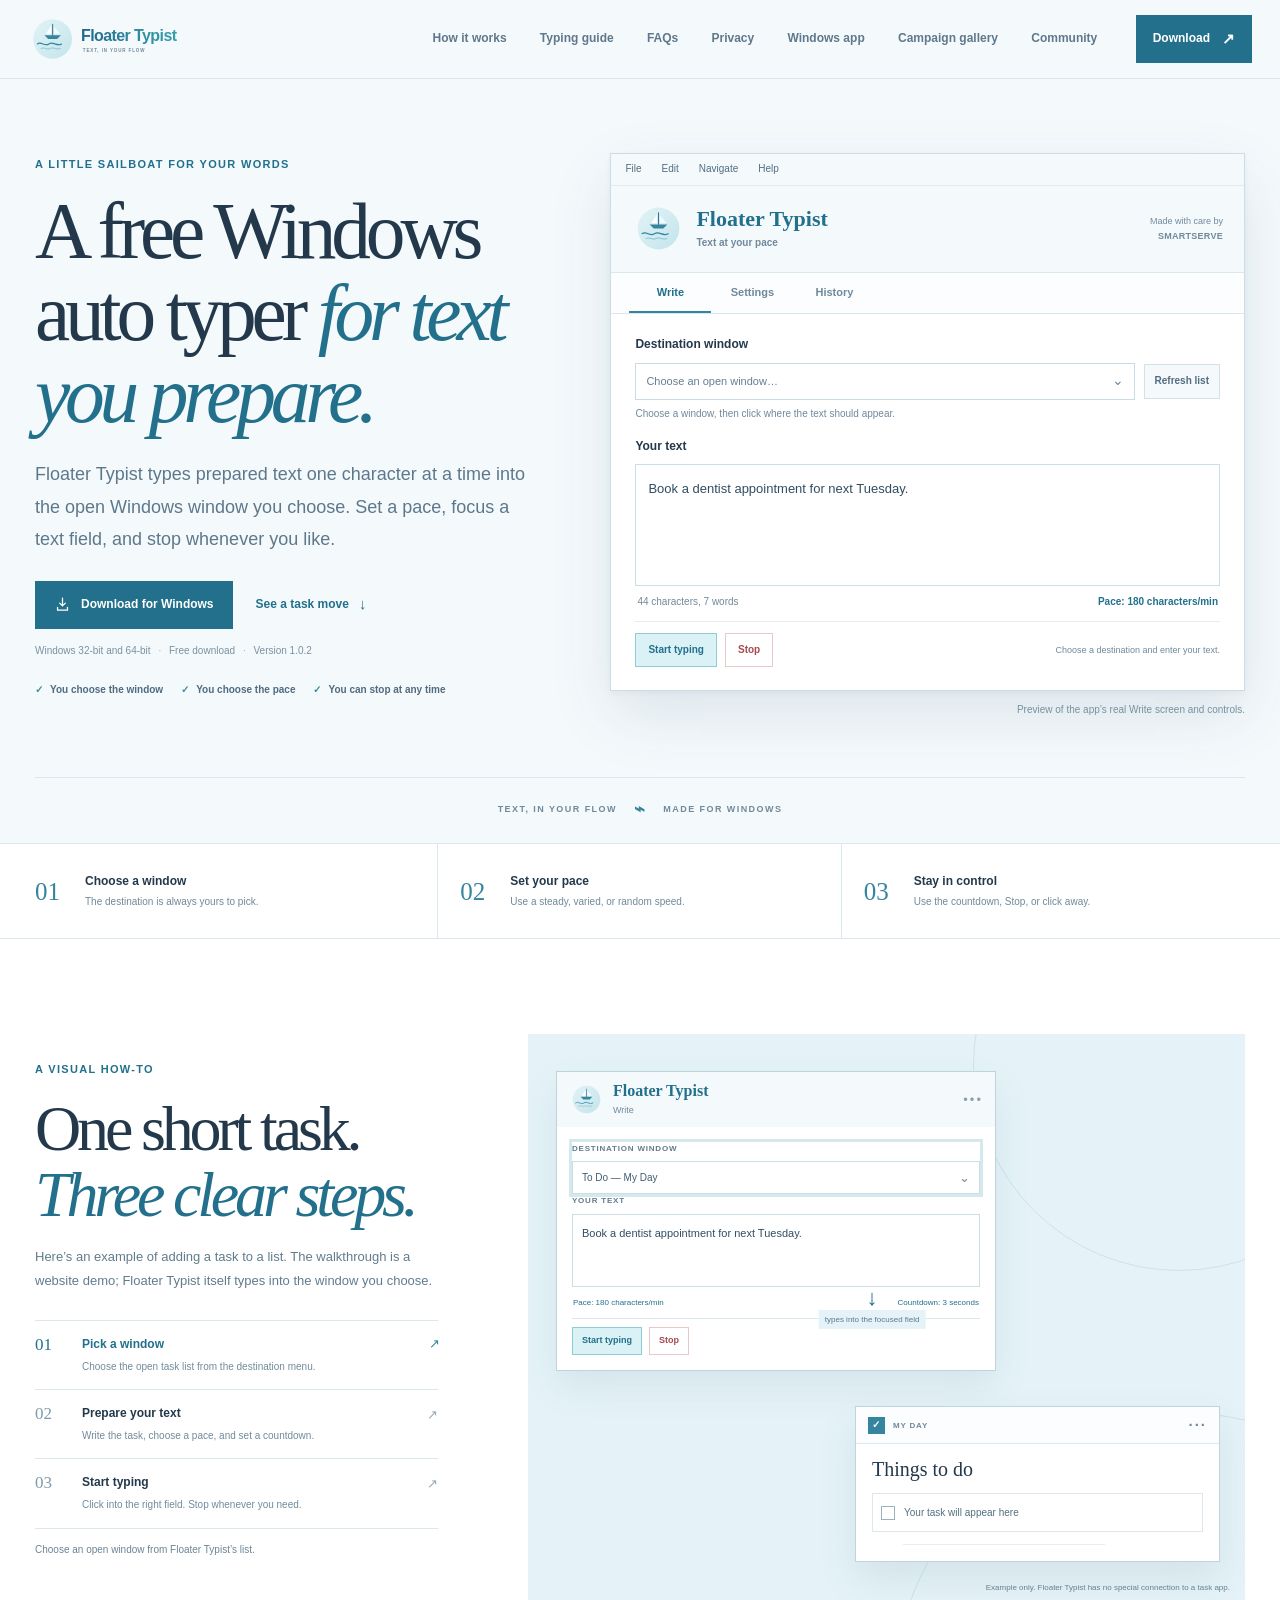
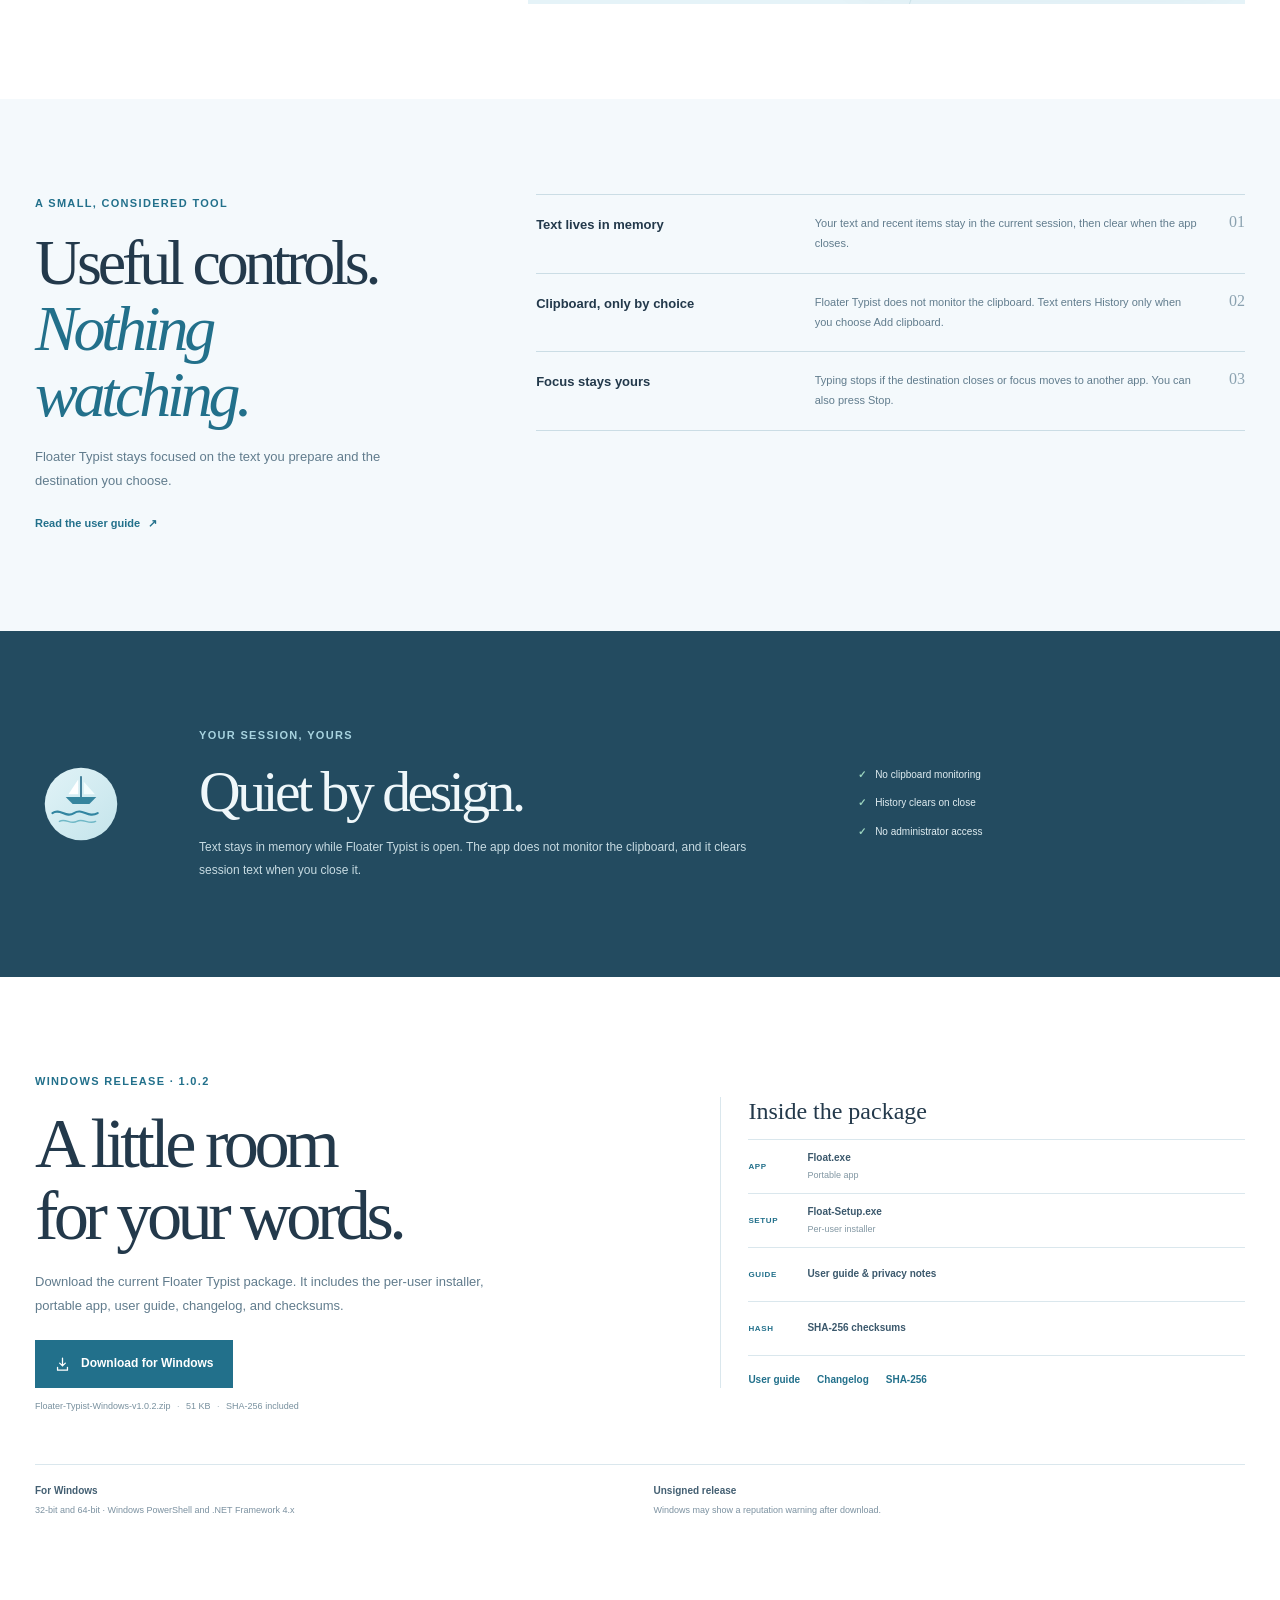
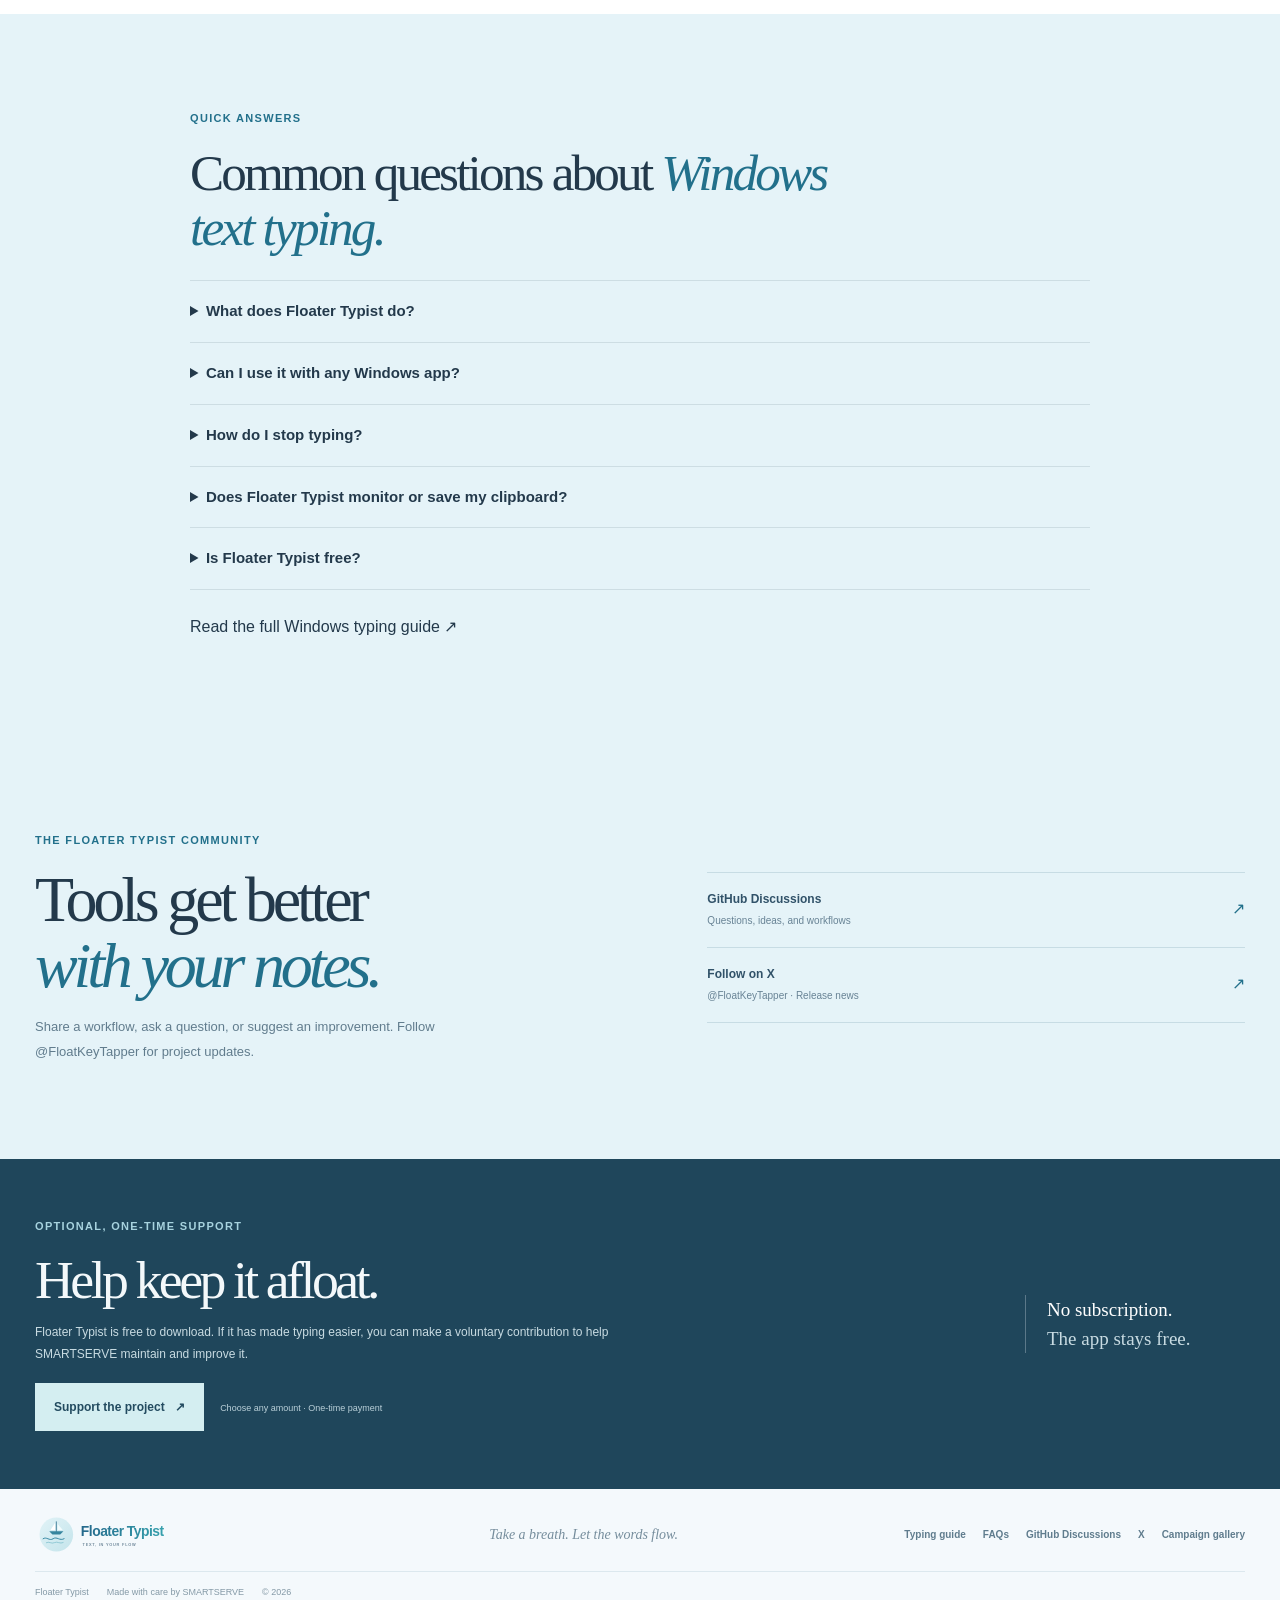
==== commit 159fb536: "Link the campaign gallery from the homepage" ====
--- a/public/index.html
+++ b/public/index.html
@@ -27,8 +27,17 @@
     "softwareVersion": "1.0.2",
     "description": "A free Windows auto typer that types text prepared by the user into a chosen open window at a controlled pace.",
     "downloadUrl": "https://floatertypist.store/downloads/Floater-Typist-Windows-v1.0.2.zip",
-    "offers": { "@type": "Offer", "price": "0", "priceCurrency": "USD" },
-    "featureList": ["Choose an open destination window", "Set a typing pace", "Stop typing at any time", "Session text clears when the app closes"]
+    "offers": {
+      "@type": "Offer",
+      "price": "0",
+      "priceCurrency": "USD"
+    },
+    "featureList": [
+      "Choose an open destination window",
+      "Set a typing pace",
+      "Stop typing at any time",
+      "Session text clears when the app closes"
+    ]
   }
   </script>
   <link rel="icon" href="assets/Float.ico" sizes="any">
@@ -51,15 +60,14 @@
         <a href="#faq">FAQs</a>
         <a href="#privacy">Privacy</a>
         <a href="#release">Windows app</a>
+        <a href="/campaign/">Campaign gallery</a>
         <a href="#community">Community</a>
-        <a href="announcements/">Updates</a>
       </nav>
-      <a class="nav-download" data-track="download-nav" href="downloads/Floater-Typist-Windows-v1.0.2.zip">Download <span aria-hidden="true">↗</span></a>
+      <a class="nav-download" href="downloads/Floater-Typist-Windows-v1.0.2.zip">Download <span aria-hidden="true">↗</span></a>
     </div>
   </header>
 
   <main id="main">
-    <section class="announcement-banner page-width" data-announcement-banner hidden aria-label="Latest announcement"></section>
     <section class="hero" id="top">
       <div class="hero-shell page-width">
         <div class="hero-copy">
@@ -67,7 +75,7 @@
           <h1>A free Windows auto typer <em>for text you prepare.</em></h1>
           <p class="hero-description">Floater Typist types prepared text one character at a time into the open Windows window you choose. Set a pace, focus a text field, and stop whenever you like.</p>
           <div class="hero-actions">
-            <a class="button button-primary" data-track="download-hero" href="downloads/Floater-Typist-Windows-v1.0.2.zip">
+            <a class="button button-primary" href="downloads/Floater-Typist-Windows-v1.0.2.zip">
               <svg viewBox="0 0 24 24" aria-hidden="true"><path d="M12 3v11m0 0 4-4m-4 4-4-4M5 16v4h14v-4"/></svg>
               Download for Windows
             </a>
@@ -176,7 +184,7 @@
         <div class="privacy-copy">
           <p class="section-kicker">Your session, yours</p>
           <h2>Quiet by design.</h2>
-          <p>Text stays in memory while Floater Typist is open. The app does not monitor the clipboard, and it clears session text when you close it. This website separately counts daily page views, selected link clicks, successful package responses, and active time in aggregate. It does not use visitor accounts, cookies, or tracking IDs, and it never receives text from the app.</p>
+          <p>Text stays in memory while Floater Typist is open. The app does not monitor the clipboard, and it clears session text when you close it.</p>
         </div>
         <ul class="privacy-points"><li>No clipboard monitoring</li><li>History clears on close</li><li>No administrator access</li></ul>
       </div>
@@ -188,7 +196,7 @@
           <p class="section-kicker">Windows release · 1.0.2</p>
           <h2>A little room<br>for your words.</h2>
           <p>Download the current Floater Typist package. It includes the per-user installer, portable app, user guide, changelog, and checksums.</p>
-          <a class="button button-primary" data-track="download-release" href="downloads/Floater-Typist-Windows-v1.0.2.zip"><svg viewBox="0 0 24 24" aria-hidden="true"><path d="M12 3v11m0 0 4-4m-4 4-4-4M5 16v4h14v-4"/></svg>Download for Windows</a>
+          <a class="button button-primary" href="downloads/Floater-Typist-Windows-v1.0.2.zip"><svg viewBox="0 0 24 24" aria-hidden="true"><path d="M12 3v11m0 0 4-4m-4 4-4-4M5 16v4h14v-4"/></svg>Download for Windows</a>
           <p class="release-meta">Floater-Typist-Windows-v1.0.2.zip <span>·</span> 51 KB <span>·</span> SHA-256 included</p>
         </div>
         <div class="release-details">
@@ -204,43 +212,7 @@
       </div>
       <div class="compatibility page-width">
         <p><strong>For Windows</strong><span>32-bit and 64-bit · Windows PowerShell and .NET Framework 4.x</span></p>
-        <p><strong>Unsigned release</strong><span>The Windows app and installer are not code-signed. Chrome or Windows may warn about an unfamiliar file or publisher. The SHA-256 checks the archive for changes; it does not verify the publisher or certify safety. <a href="https://support.google.com/chrome/answer/6261569" target="_blank" rel="noopener noreferrer">Why Chrome warns ↗</a></span></p>
-      </div>
-    </section>
-
-    <section class="reviews-section section-pad" id="reviews">
-      <div class="reviews-shell page-width">
-        <div class="reviews-intro">
-          <p class="section-kicker">Notes from people who use it</p>
-          <h2>Small tool.<br><em>Real workflows.</em></h2>
-          <p>Reviews are optional. Submissions stay private until approved. You can remove a review later with the one-time receipt shown after submission.</p>
-          <a class="inline-link" href="announcements/">Read project updates <span aria-hidden="true">↗</span></a>
-        </div>
-        <div class="reviews-content">
-          <div class="review-list" data-review-list aria-live="polite"><p class="review-empty">Reviews will appear here when people choose to share them.</p></div>
-          <form class="review-form" data-review-form hidden>
-            <h3>Share a review</h3>
-            <label>Rating
-              <select name="rating" required>
-                <option value="">Choose a rating</option><option value="5">5 — Loved it</option><option value="4">4 — Helpful</option><option value="3">3 — Good</option><option value="2">2 — Could improve</option><option value="1">1 — Not for me</option>
-              </select>
-            </label>
-            <label>Name to show <span>(optional)</span><input name="displayName" maxlength="40" autocomplete="nickname" placeholder="Floater Typist user"></label>
-            <label>Your review<textarea name="reviewText" rows="4" maxlength="1200" required></textarea></label>
-            <label class="review-consent"><input type="checkbox" name="publishConsent" required> I agree that this review may be published if approved.</label>
-            <label class="review-trap" aria-hidden="true">Company<input name="company" tabindex="-1" autocomplete="off"></label>
-            <div class="turnstile-slot" data-turnstile-widget></div>
-            <button class="button button-primary" type="submit">Send for review</button>
-            <p class="form-status" data-review-status role="status" aria-live="polite"></p>
-          </form>
-          <form class="review-delete-form" data-review-delete-form hidden>
-            <h3>Remove a review</h3>
-            <label>Review receipt ID<input name="id" required autocomplete="off"></label>
-            <label>One-time removal code<input name="token" required autocomplete="off"></label>
-            <button class="button button-text" type="submit">Remove my review</button>
-            <p class="form-status" data-delete-status role="status" aria-live="polite"></p>
-          </form>
-        </div>
+        <p><strong>Unsigned release</strong><span>Windows may show a reputation warning after download.</span></p>
       </div>
     </section>
 
@@ -267,8 +239,8 @@
           <p>Share a workflow, ask a question, or suggest an improvement. Follow @FloatKeyTapper for project updates.</p>
         </div>
         <div class="community-links">
-          <a data-track="community-github" href="https://github.com/matthiasgoddey-rgb/float-release-site/discussions" target="_blank" rel="noopener noreferrer"><span><strong>GitHub Discussions</strong><small>Questions, ideas, and workflows</small></span><span aria-hidden="true">↗</span></a>
-          <a data-track="community-x" href="https://x.com/FloatKeyTapper" target="_blank" rel="noopener noreferrer"><span><strong>Follow on X</strong><small>@FloatKeyTapper · Release news</small></span><span aria-hidden="true">↗</span></a>
+          <a href="https://github.com/matthiasgoddey-rgb/float-release-site/discussions" target="_blank" rel="noopener noreferrer"><span><strong>GitHub Discussions</strong><small>Questions, ideas, and workflows</small></span><span aria-hidden="true">↗</span></a>
+          <a href="https://x.com/FloatKeyTapper" target="_blank" rel="noopener noreferrer"><span><strong>Follow on X</strong><small>@FloatKeyTapper · Release news</small></span><span aria-hidden="true">↗</span></a>
         </div>
       </div>
     </section>
@@ -279,7 +251,7 @@
           <p class="section-kicker">Optional, one-time support</p>
           <h2>Help keep it afloat.</h2>
           <p>Floater Typist is free to download. If it has made typing easier, you can make a voluntary contribution to help SMARTSERVE maintain and improve it.</p>
-          <a class="button button-support" data-track="support-one-time" href="https://paystack.shop/pay/epmvv28vrr" target="_blank" rel="noopener noreferrer">Support the project <span aria-hidden="true">↗</span></a>
+          <a class="button button-support" href="https://paystack.shop/pay/epmvv28vrr" target="_blank" rel="noopener noreferrer">Support the project <span aria-hidden="true">↗</span></a>
           <span class="support-meta">Choose any amount · One-time payment</span>
         </div>
         <p class="support-note"><strong>No subscription.</strong><br>The app stays free.</p>
@@ -291,10 +263,9 @@
     <div class="footer-inner page-width">
       <a class="footer-brand" href="#top" aria-label="Floater Typist home"><img src="assets/Float-logo.svg" alt="" width="182" height="46"></a>
       <p>Take a breath. Let the words flow.</p>
-      <nav class="footer-links" aria-label="Site and community links"><a href="/guide/">Typing guide</a><a href="#faq">FAQs</a><a href="announcements/">Updates</a><a data-admin-only-link hidden href="/admin/">Admin console</a><a href="https://github.com/matthiasgoddey-rgb/float-release-site/discussions" target="_blank" rel="noopener noreferrer">GitHub Discussions</a><a href="https://x.com/FloatKeyTapper" target="_blank" rel="noopener noreferrer">X</a></nav>
+      <nav class="footer-links" aria-label="Site and community links"><a href="/guide/">Typing guide</a><a href="#faq">FAQs</a><a href="https://github.com/matthiasgoddey-rgb/float-release-site/discussions" target="_blank" rel="noopener noreferrer">GitHub Discussions</a><a href="https://x.com/FloatKeyTapper" target="_blank" rel="noopener noreferrer">X</a><a href="/campaign/">Campaign gallery</a></nav>
       <div class="footer-meta"><span>Floater Typist</span><span>Made with care by SMARTSERVE</span><span>© <span data-current-year>2026</span></span></div>
     </div>
   </footer>
 </body>
 </html>
-
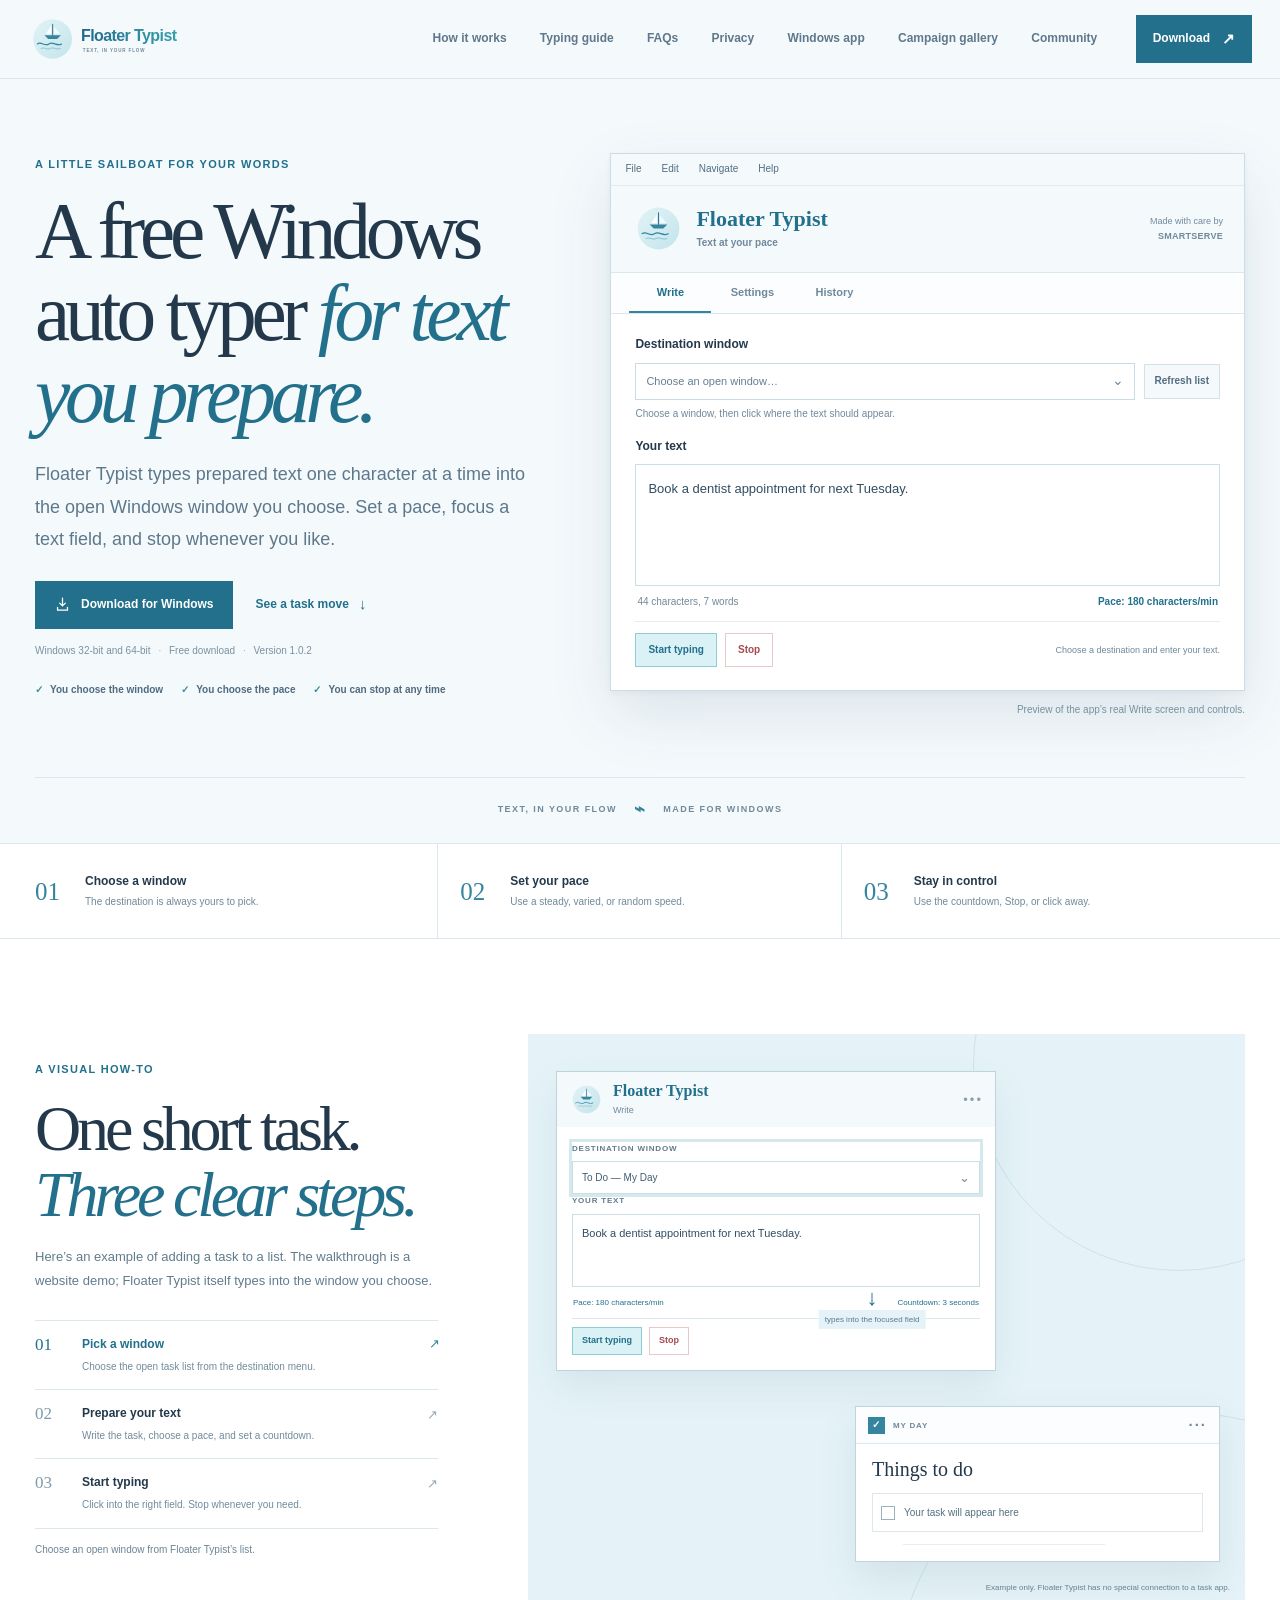
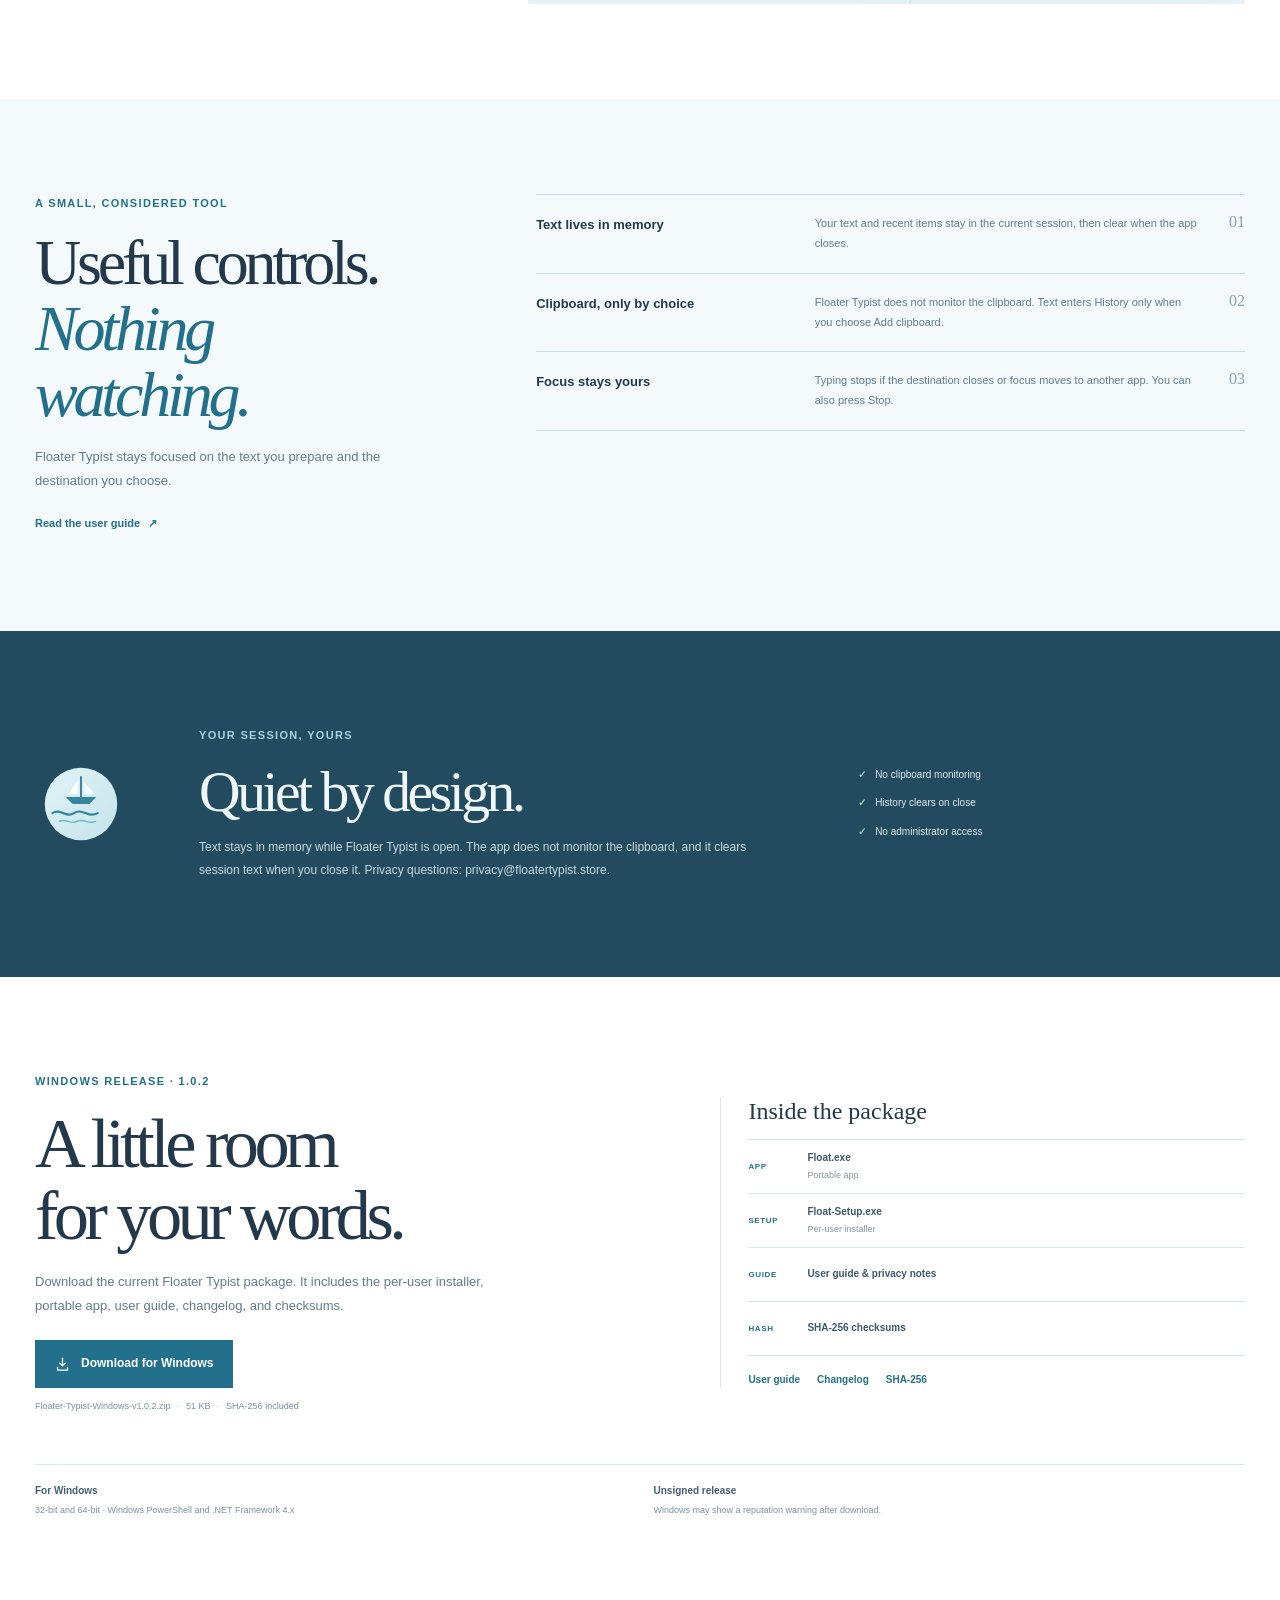
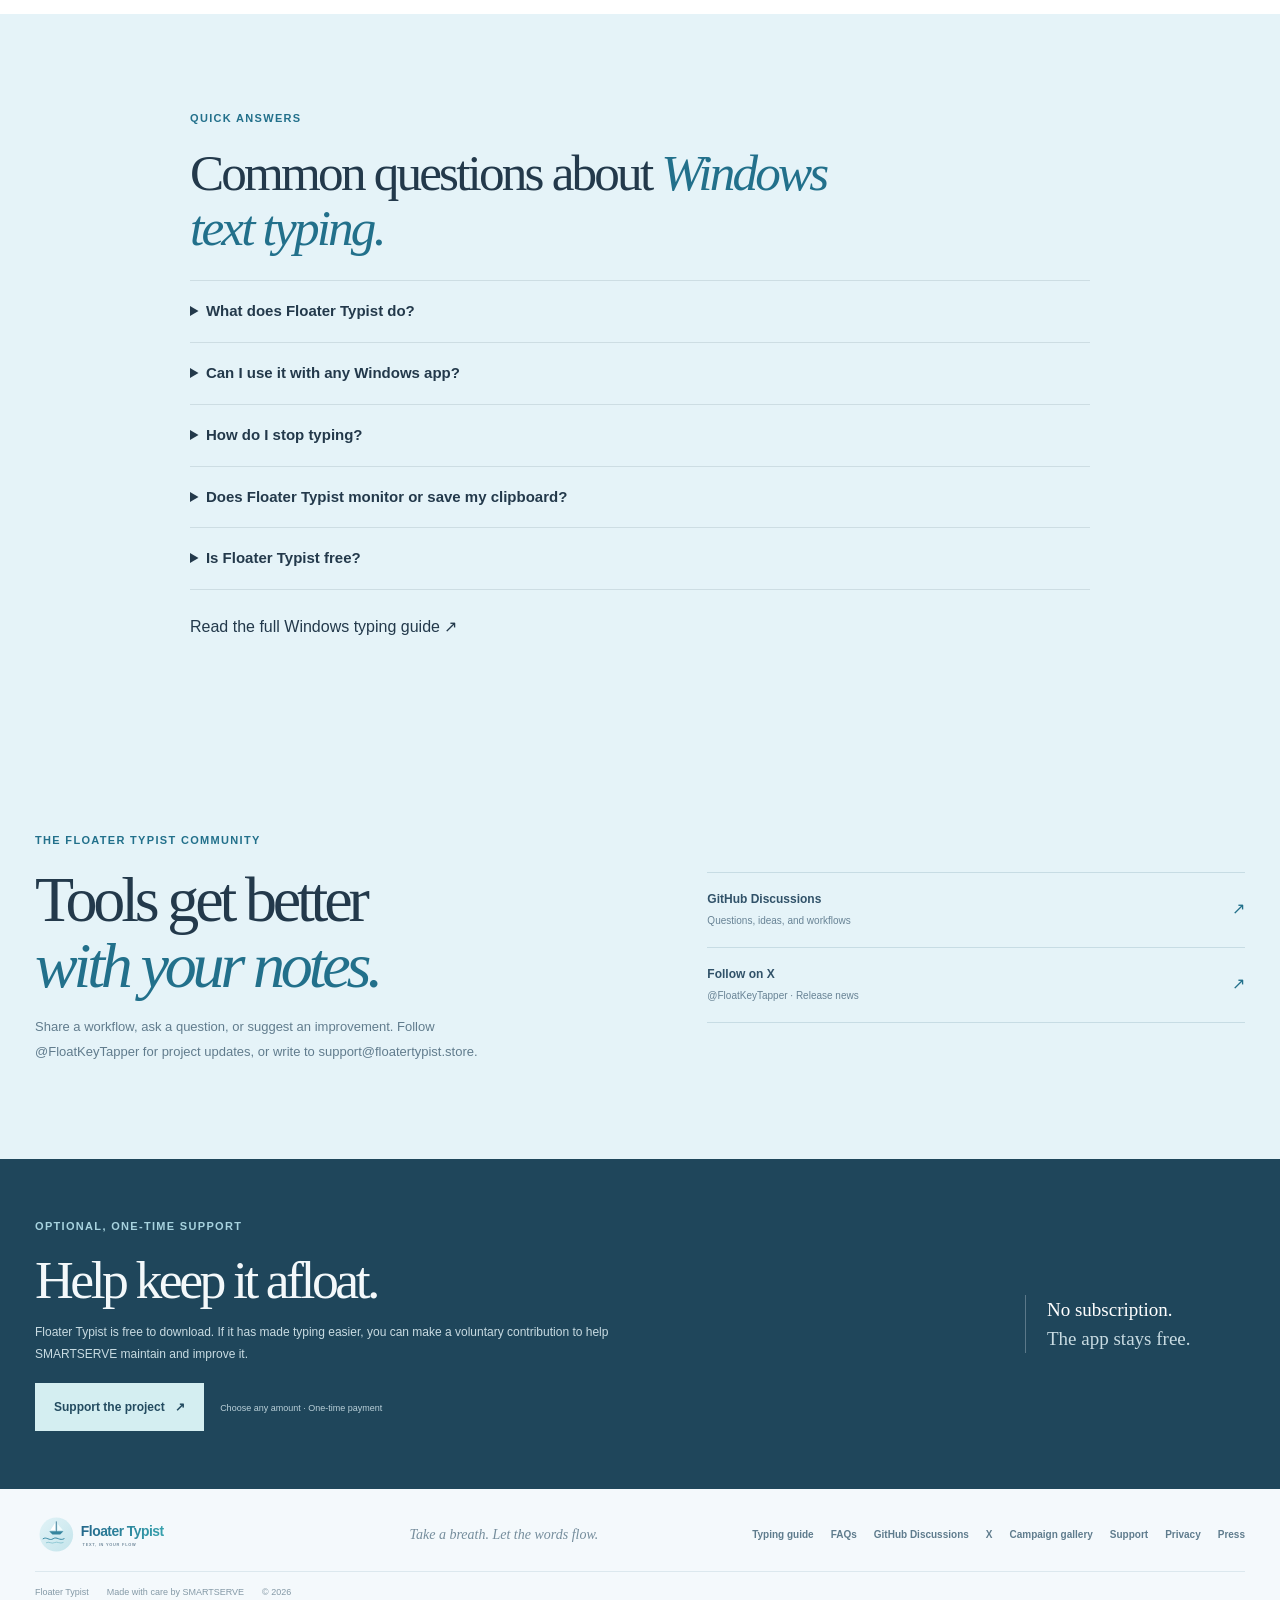
==== commit 98c66db2: "Add public Floater Typist contact addresses" ====
--- a/public/index.html
+++ b/public/index.html
@@ -184,7 +184,7 @@
         <div class="privacy-copy">
           <p class="section-kicker">Your session, yours</p>
           <h2>Quiet by design.</h2>
-          <p>Text stays in memory while Floater Typist is open. The app does not monitor the clipboard, and it clears session text when you close it.</p>
+          <p>Text stays in memory while Floater Typist is open. The app does not monitor the clipboard, and it clears session text when you close it. Privacy questions: <a href="mailto:privacy@floatertypist.store">privacy@floatertypist.store</a>.</p>
         </div>
         <ul class="privacy-points"><li>No clipboard monitoring</li><li>History clears on close</li><li>No administrator access</li></ul>
       </div>
@@ -236,7 +236,7 @@
         <div class="community-copy">
           <p class="section-kicker">The Floater Typist community</p>
           <h2>Tools get better<br><em>with your notes.</em></h2>
-          <p>Share a workflow, ask a question, or suggest an improvement. Follow @FloatKeyTapper for project updates.</p>
+          <p>Share a workflow, ask a question, or suggest an improvement. Follow @FloatKeyTapper for project updates, or write to <a href="mailto:support@floatertypist.store">support@floatertypist.store</a>.</p>
         </div>
         <div class="community-links">
           <a href="https://github.com/matthiasgoddey-rgb/float-release-site/discussions" target="_blank" rel="noopener noreferrer"><span><strong>GitHub Discussions</strong><small>Questions, ideas, and workflows</small></span><span aria-hidden="true">↗</span></a>
@@ -263,7 +263,7 @@
     <div class="footer-inner page-width">
       <a class="footer-brand" href="#top" aria-label="Floater Typist home"><img src="assets/Float-logo.svg" alt="" width="182" height="46"></a>
       <p>Take a breath. Let the words flow.</p>
-      <nav class="footer-links" aria-label="Site and community links"><a href="/guide/">Typing guide</a><a href="#faq">FAQs</a><a href="https://github.com/matthiasgoddey-rgb/float-release-site/discussions" target="_blank" rel="noopener noreferrer">GitHub Discussions</a><a href="https://x.com/FloatKeyTapper" target="_blank" rel="noopener noreferrer">X</a><a href="/campaign/">Campaign gallery</a></nav>
+      <nav class="footer-links" aria-label="Site, community, and contact links"><a href="/guide/">Typing guide</a><a href="#faq">FAQs</a><a href="https://github.com/matthiasgoddey-rgb/float-release-site/discussions" target="_blank" rel="noopener noreferrer">GitHub Discussions</a><a href="https://x.com/FloatKeyTapper" target="_blank" rel="noopener noreferrer">X</a><a href="/campaign/">Campaign gallery</a><a href="mailto:support@floatertypist.store">Support</a><a href="mailto:privacy@floatertypist.store">Privacy</a><a href="mailto:press@floatertypist.store">Press</a></nav>
       <div class="footer-meta"><span>Floater Typist</span><span>Made with care by SMARTSERVE</span><span>© <span data-current-year>2026</span></span></div>
     </div>
   </footer>
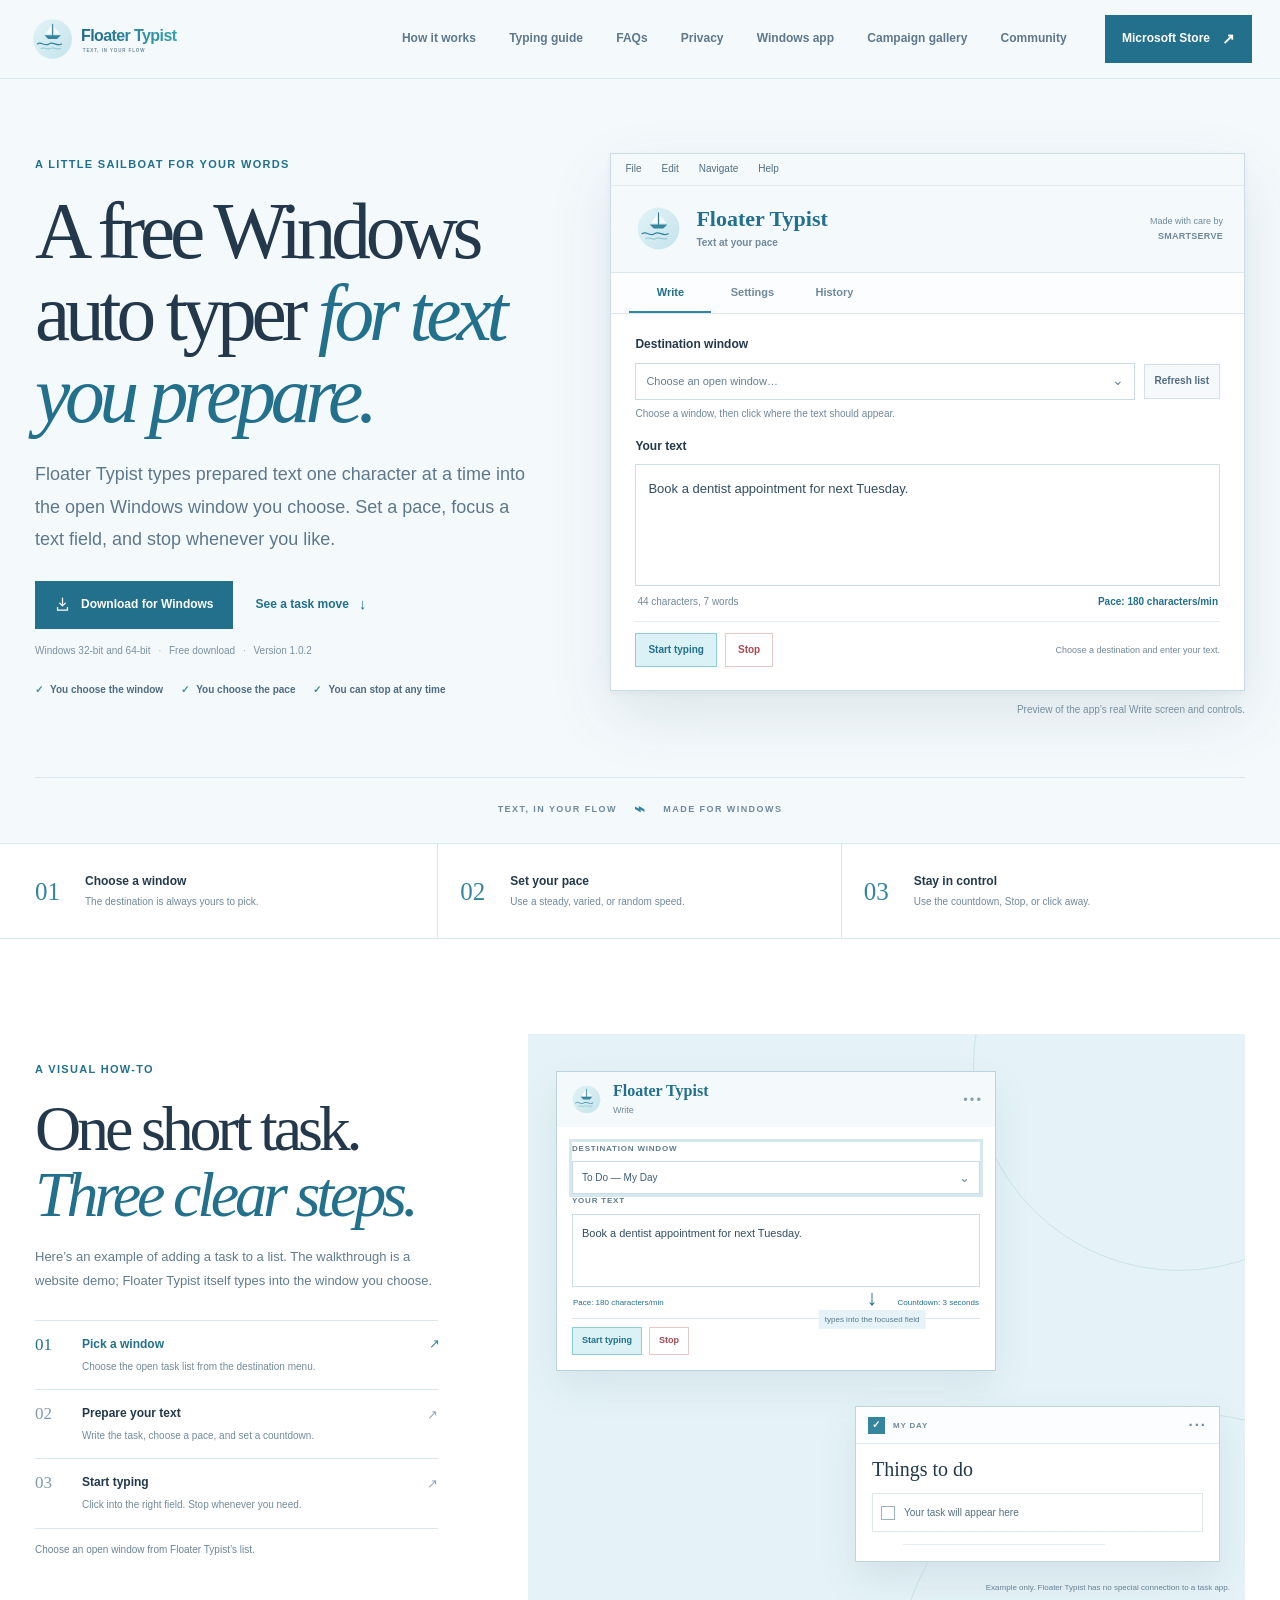
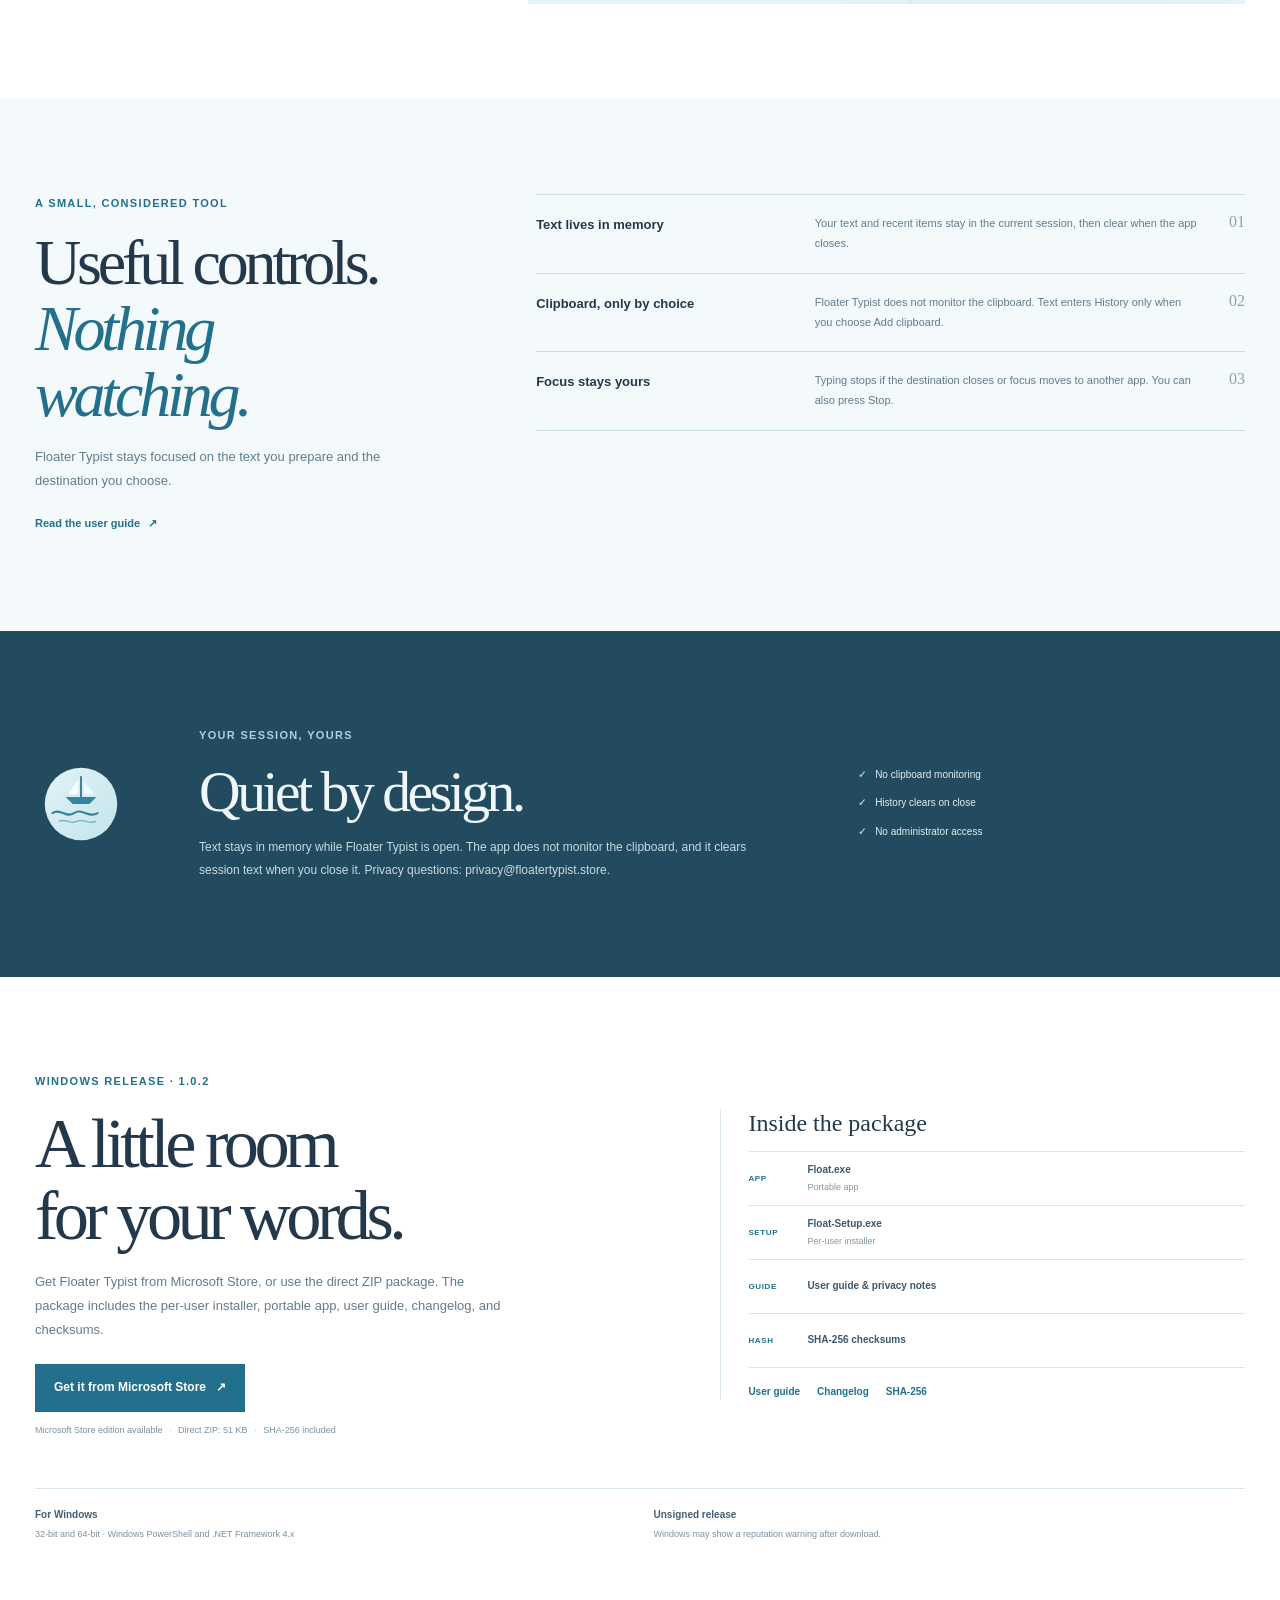
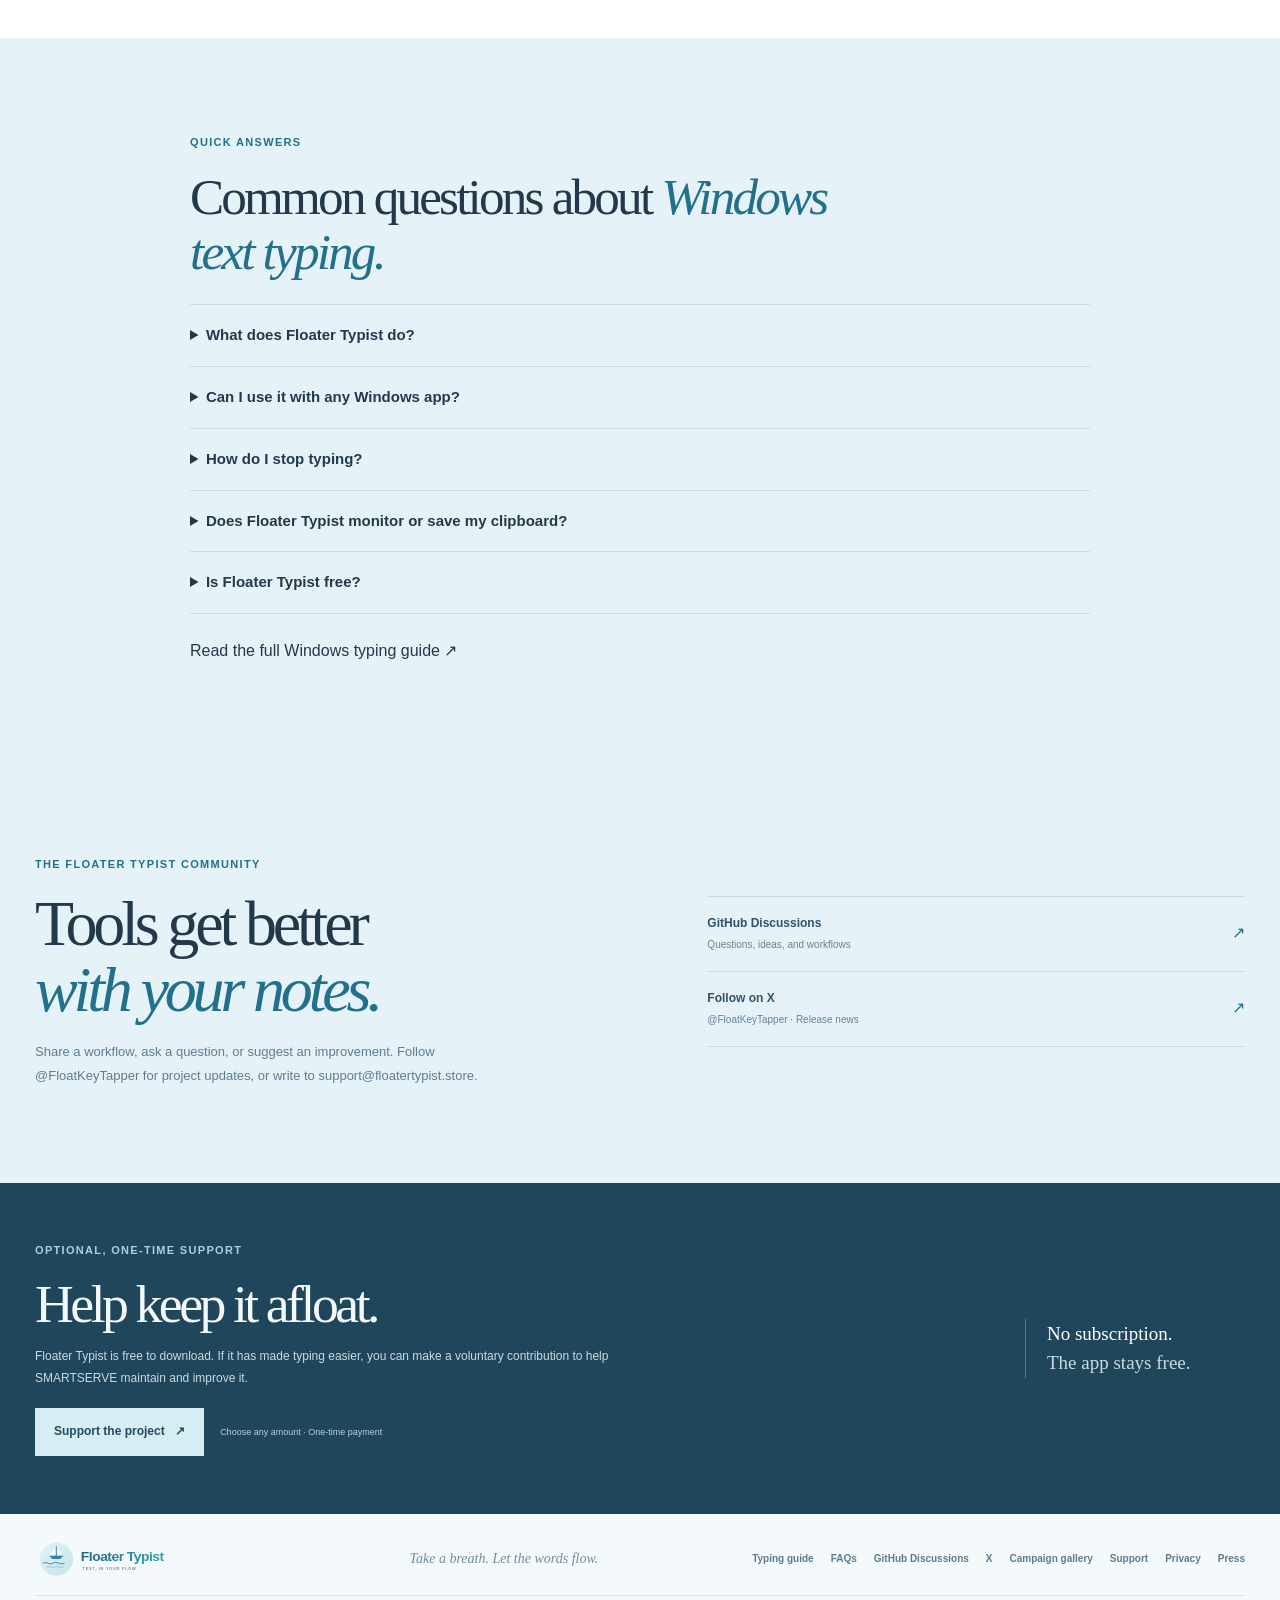
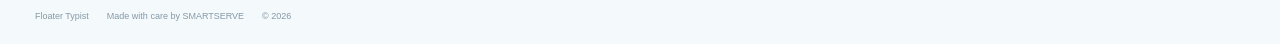
==== commit 62631438: "Promote Microsoft Store availability Updated download links and descriptions for Floater Typist." ====
--- a/public/index.html
+++ b/public/index.html
@@ -63,7 +63,7 @@
         <a href="/campaign/">Campaign gallery</a>
         <a href="#community">Community</a>
       </nav>
-      <a class="nav-download" href="downloads/Floater-Typist-Windows-v1.0.2.zip">Download <span aria-hidden="true">↗</span></a>
+      <a class="nav-download" href="https://apps.microsoft.com/detail/9NVZ4M7LVDJ8" target="_blank" rel="noopener noreferrer">Microsoft Store <span aria-hidden="true">↗</span></a>
     </div>
   </header>
 
@@ -195,9 +195,9 @@
         <div class="release-copy">
           <p class="section-kicker">Windows release · 1.0.2</p>
           <h2>A little room<br>for your words.</h2>
-          <p>Download the current Floater Typist package. It includes the per-user installer, portable app, user guide, changelog, and checksums.</p>
-          <a class="button button-primary" href="downloads/Floater-Typist-Windows-v1.0.2.zip"><svg viewBox="0 0 24 24" aria-hidden="true"><path d="M12 3v11m0 0 4-4m-4 4-4-4M5 16v4h14v-4"/></svg>Download for Windows</a>
-          <p class="release-meta">Floater-Typist-Windows-v1.0.2.zip <span>·</span> 51 KB <span>·</span> SHA-256 included</p>
+          <p>Get Floater Typist from Microsoft Store, or use the direct ZIP package. The package includes the per-user installer, portable app, user guide, changelog, and checksums.</p>
+          <a class="button button-primary" href="https://apps.microsoft.com/detail/9NVZ4M7LVDJ8" target="_blank" rel="noopener noreferrer">Get it from Microsoft Store <span aria-hidden="true">↗</span></a>
+          <p class="release-meta">Microsoft Store edition available <span>·</span> Direct ZIP: 51 KB <span>·</span> SHA-256 included</p>
         </div>
         <div class="release-details">
           <h3>Inside the package</h3>
@@ -225,7 +225,7 @@
           <details><summary>Can I use it with any Windows app?</summary><p>It works with apps that accept standard keyboard text input. Open the destination app, choose its window in Floater Typist, and click the intended text field before typing begins. Some apps may block simulated keyboard input.</p></details>
           <details><summary>How do I stop typing?</summary><p>Press Stop, close the destination window, or move focus to another app. The typing pace and countdown help you get ready before text starts.</p></details>
           <details><summary>Does Floater Typist monitor or save my clipboard?</summary><p>No. It does not monitor the clipboard. Text enters History only when you choose Add clipboard, and session text clears when the app closes.</p></details>
-          <details><summary>Is Floater Typist free?</summary><p>Yes. Version 1.0.2 is free to download. The current Windows files are unsigned, so Windows or a browser may show a reputation warning. Review the release notes and SHA-256 checksum on the download page.</p></details>
+          <details><summary>Is Floater Typist free?</summary><p>Yes. Floater Typist is free in Microsoft Store and as a direct download. The direct ZIP contains unsigned Windows files, so Windows or a browser may show a reputation warning. The Store edition installs through Microsoft Store.</p></details>
         </div>
         <a class="inline-link" href="/guide/">Read the full Windows typing guide <span aria-hidden="true">↗</span></a>
       </div>
